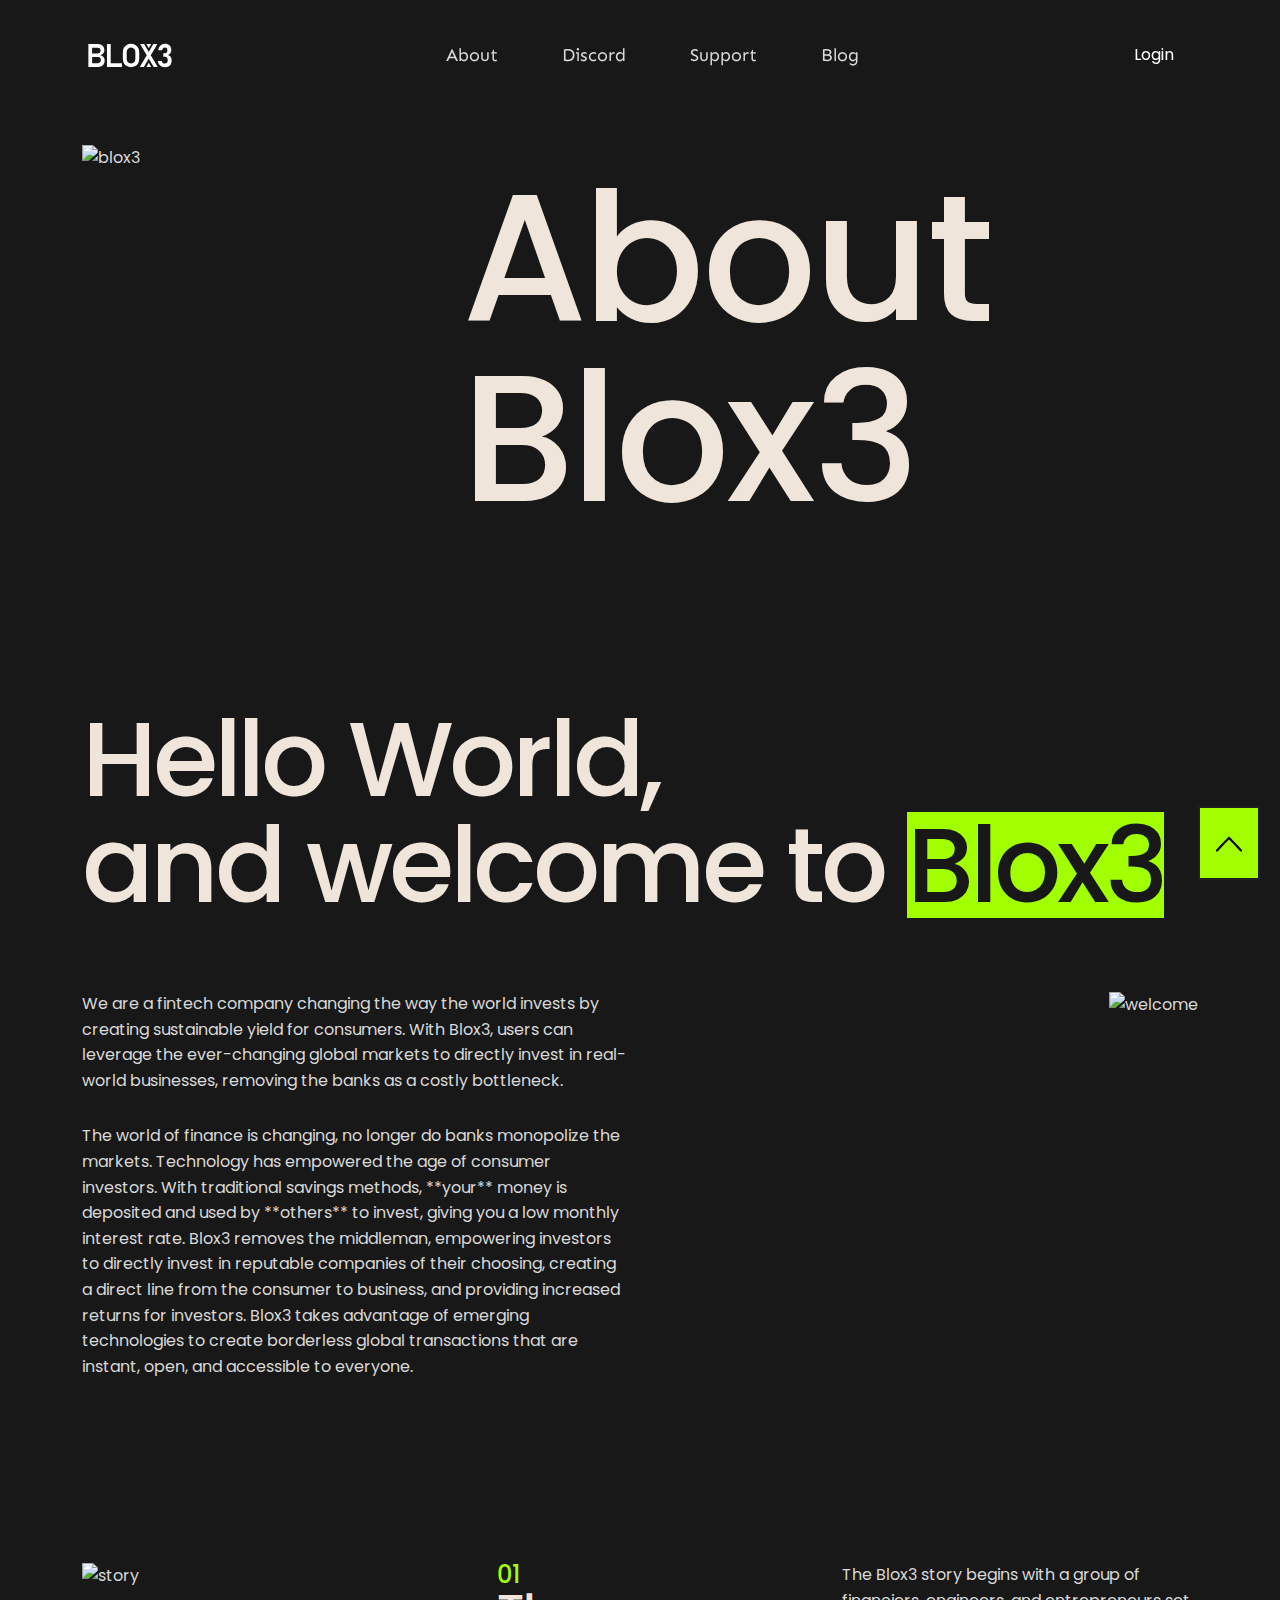
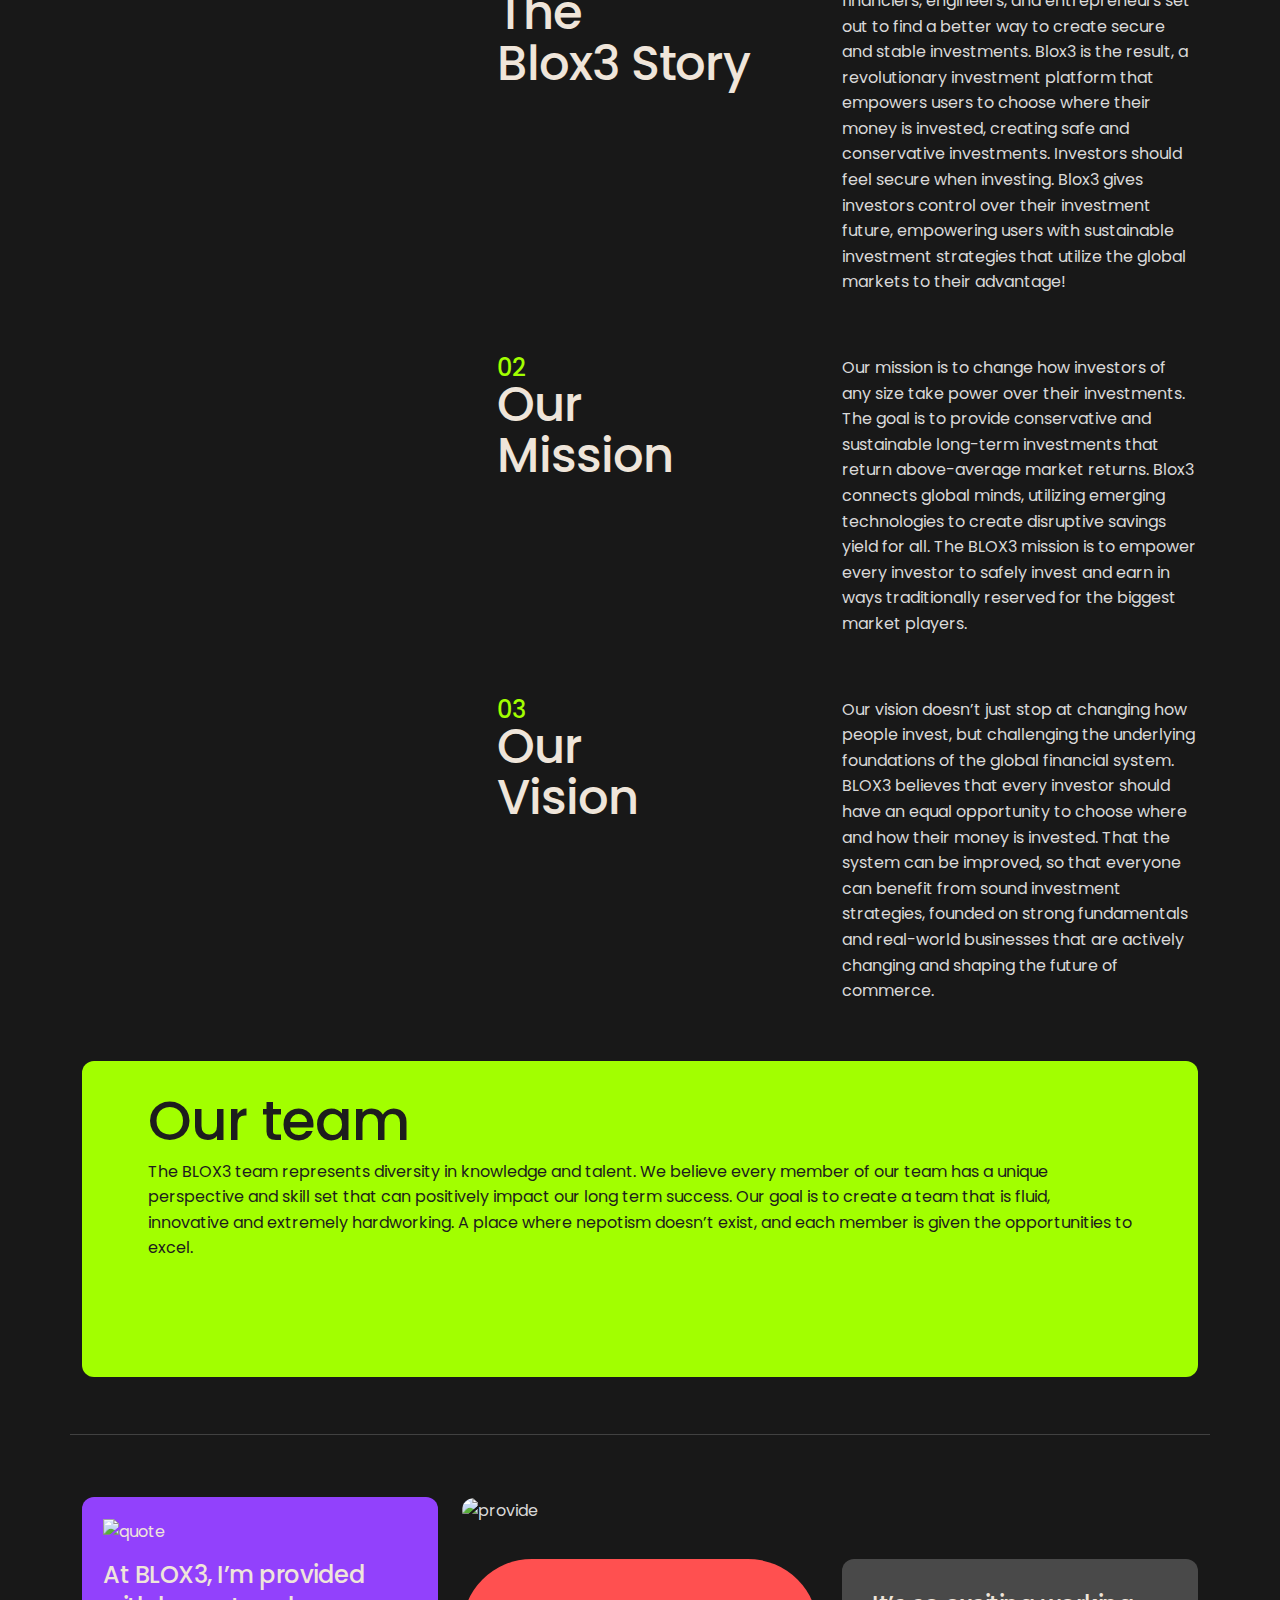
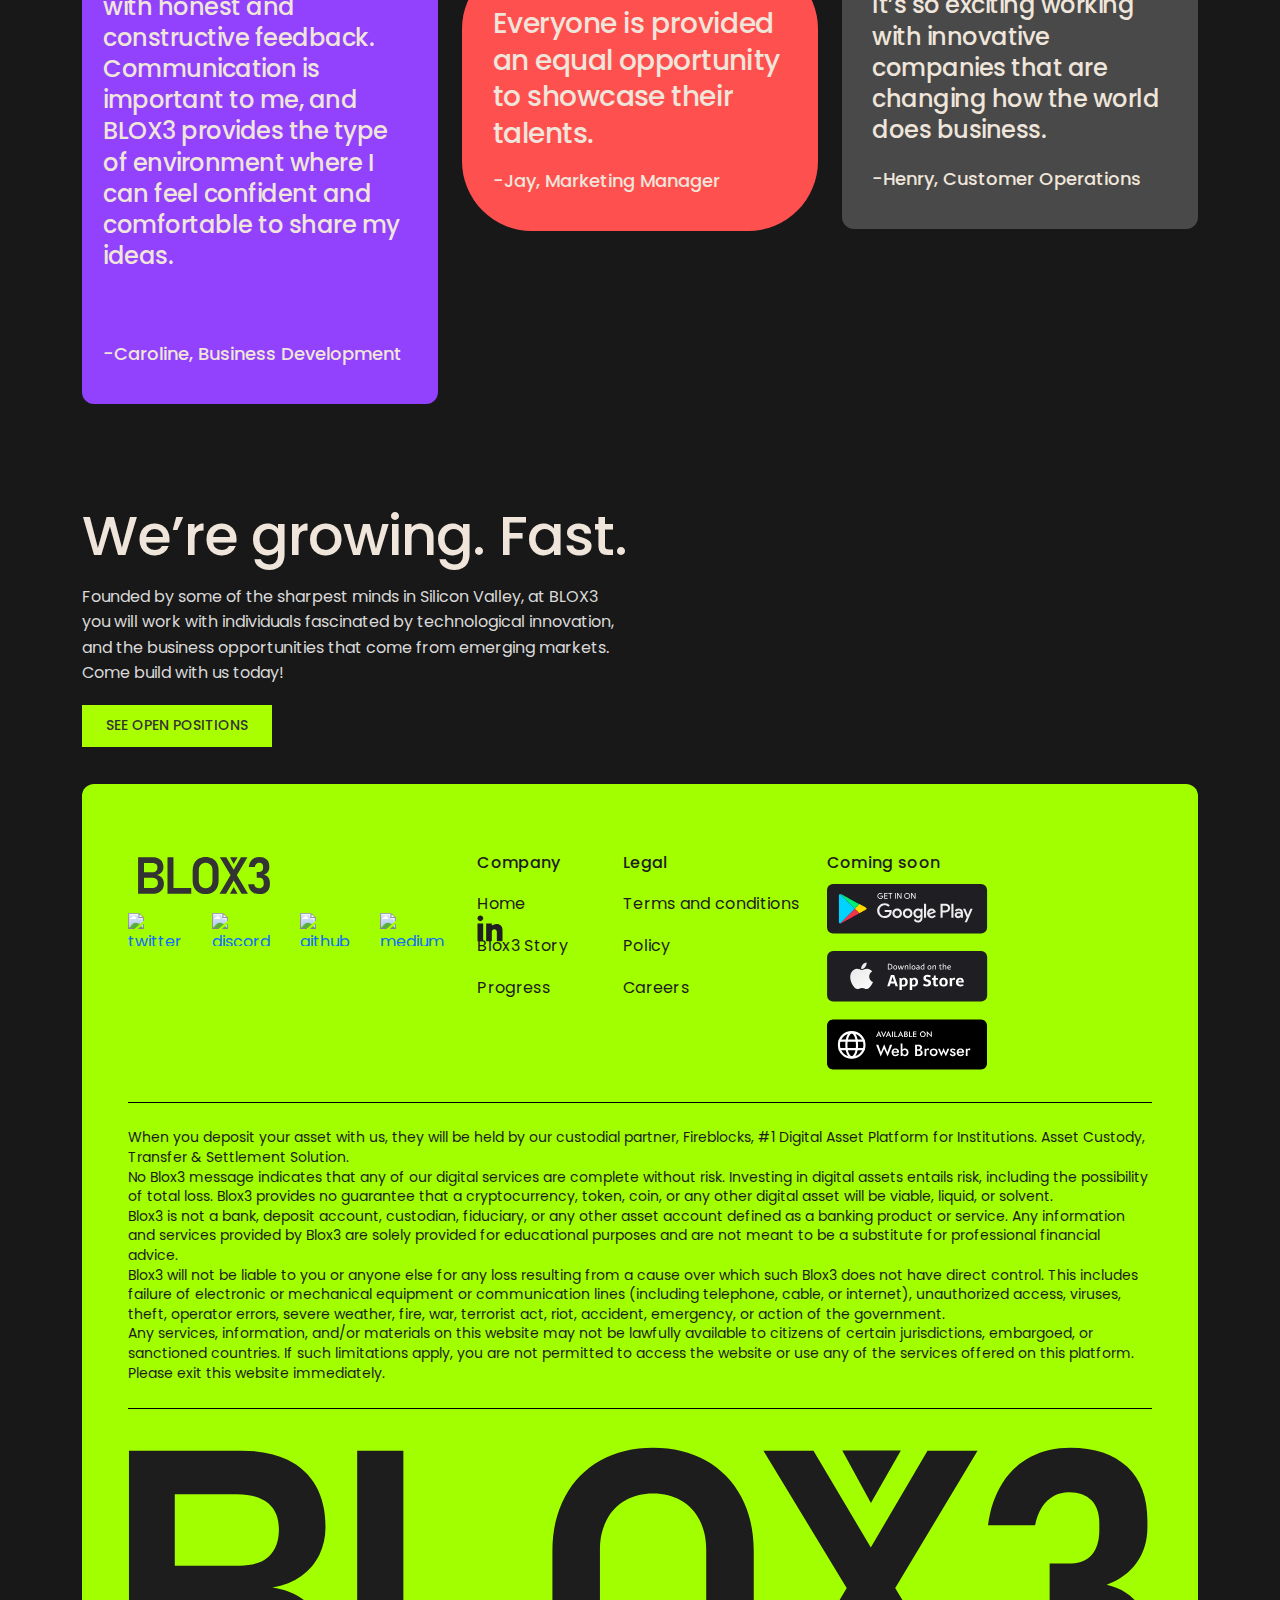
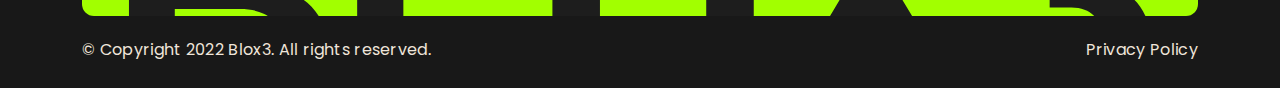
==== about.html @ f6883f17 "add page contact and page about" ====
<!doctype html>
<html lang="en">

    <head>
        <!-- Google tag (gtag.js) -->
        <script async src="https://www.googletagmanager.com/gtag/js?id=G-S6V3R4RLGJ"></script>
        <script>
            window.dataLayer = window.dataLayer || [];
            function gtag() { dataLayer.push(arguments); }
            gtag('js', new Date());
            gtag('config', 'G-S6V3R4RLGJ');
        </script>
        <meta name="viewport" content="width=device-width, initial-scale=1">
        <meta charset="utf-8" />
        <title>Blox3</title>
        <link rel="icon" href="favicon.ico" />
        <!-- Search Engine -->
        <meta name="description"
            content="Blox3 provides attractive & sustainable yield by removing the bank as a costly cross border bottleneck, providing capital directly to real world businesses." />
        <meta name="image" content="https://blox3.vercel.app/opengraph.png" />
        <!-- Schema.org for Google -->
        <meta itemprop="name" content="Blox3" />
        <meta itemprop="description"
            content="Blox3 provides attractive & sustainable yield by removing the bank as a costly cross border bottleneck, providing capital directly to real world businesses." />
        <meta itemprop="image" content="https://blox3.vercel.app/opengraph.png" />
        <meta name="og:title" content="Blox3" />
        <meta name="og:description"
            content="Blox3 provides attractive & sustainable yield by removing the bank as a costly cross border bottleneck, providing capital directly to real world businesses." />
        <meta name="og:image" content="https://blox3.vercel.app/opengraph.png" />
        <meta name="og:url" content="https://blox3.vercel.app" />
        <meta name="og:site_name" content="Blox3" />
        <meta name="og:locale" content="en_US" />
        <meta name="fb:app_id" content="401785937034606" />
        <meta name="og:type" content="website" />
        <meta name="twitter:site" content="@blox3">
        <meta name="twitter:card" content="summary_large_image">
        <meta name="twitter:title" content="Blox3">
        <meta name="twitter:description"
            content="Blox3 provides attractive & sustainable yield by removing the bank as a costly cross border bottleneck, providing capital directly to real world businesses.">
        <meta name="twitter:image" content="https://blox3.vercel.app/opengraph.png">
        <link href="https://fonts.googleapis.com/css2?family=Sen:wght@400;700&display=swap" rel="stylesheet">
        <link rel="stylesheet" href="https://fonts.googleapis.com/css?family=Lato&display=swap" />
        <link
            href="https://fonts.googleapis.com/css2?family=Bitter:ital,wght@0,400;0,500;0,600;0,700;0,800;0,900;1,400;1,500;1,700;1,900&display=swap"
            rel="stylesheet">
        <link
            href="https://fonts.googleapis.com/css2?family=Roboto:ital,wght@0,400;0,500;0,700;1,400;1,500;1,700&display=swap"
            rel="stylesheet">
        <link href="https://fonts.googleapis.com/css2?family=Poppins:wght@400;500;700&display=swap" rel="stylesheet">
        <link rel="stylesheet" href="https://cdn.jsdelivr.net/npm/bootstrap@5.2.1/dist/css/bootstrap.min.css" />
        <link rel="stylesheet" href="assets/plugins/aos/aos.css" />
        <link rel="stylesheet" href="assets/css/animate.min.css" />
        <link rel="stylesheet" href="assets/css/slick.css" />
        <link rel="stylesheet" href="assets/css/style.css?v=2" />
    </head>

    <body class="overflow-hidden about-page">
        <header>
            <nav class="bx-navbar navbar navbar-expand-lg bg-light">
                <div class="container">
                    <a class="navbar-brand" href="index.html">
                        <img src="assets/images/logo.svg" alt="Blox3" />
                    </a>
                    <button class="navbar-toggler" type="button" data-bs-toggle="collapse"
                        data-bs-target="#navbarSupportedContent" aria-controls="navbarSupportedContent"
                        aria-expanded="false" aria-label="Toggle navigation">
                        <span class="navbar-toggler-icon"></span>
                    </button>
                    <div class="collapse navbar-collapse" id="navbarSupportedContent">
                        <ul class="navbar-nav mx-auto mb-lg-0">
                            <li class="d-block d-md-none">
                                <a class="navbar-brand" href="index.html">
                                    <img src="assets/images/logo.svg" alt="Blox3" />
                                </a>
                            </li>

                            <!-- <li class="d-block d-md-none"><button type="button" class="button btn-sign-up" data-bs-toggle="modal" data-bs-target="#SignUpModal">Join the Waitlist</button></li> -->
                            <li class="d-block d-md-none"><button type="button" class="button btn-sign-up"
                                    data-bs-toggle="modal" data-bs-target="#SignUpModal">Login</button></li>
                            <li class="nav-item">
                                <a class="nav-link"
                                    href="https://blox3.notion.site/blox3/About-Us-524991e703df4c4db0785e68744c24d8"
                                    target="_blank">About</a>
                            </li>
                            <li class="nav-item">
                                <a class="nav-link" href="https://discord.gg/4zUvcdK7DZ" target="_blank">Discord</a>
                            </li>
                            <li class="nav-item">
                                <a class="nav-link"
                                    href="https://blox3.notion.site/SUPPORT-e5d9ff07b69e430fb95e6f65994a4790"
                                    target="_blank">Support</a>
                            </li>
                            <li class="nav-item">
                                <a class="nav-link" href="https://medium.com/@blox3" target="_blank">Blog</a>
                            </li>
                        </ul>
                    </div>
                    <!-- <button type="button" class="button btn-sign-up d-none d-md-block" data-bs-toggle="modal" data-bs-target="#SignUpModal">Join the Waitlist</button> -->
                    <button type="button" class="button btn-sign-up d-none d-md-block" data-bs-toggle="modal"
                        data-bs-target="#SignUpModal">Login</button>
                </div>
            </nav>
        </header>
        <!-- end header -->
        <main>
            <div class="bx-banner">
                <div class="container">
                    <div class="row justify-content-between">
                        <div class="col-md-4 bx-banner-image">
                            <img src="assets/images/about-blox3.svg" alt="blox3" width="409" height="500" />
                        </div>
                        <div class="col-md-8">
                            <h1 class="bx-banner-heading">About <br class="d-none d-md-block">Blox3</h1>
                        </div>
                    </div>
                </div>
            </div>
            <section>
                <div class="welcome">
                    <div class="container">
                        <div class="bx-title">Hello World,<br>and welcome to <span class="bg-green">Blox3</span></div>
                        <div class="row">
                            <div class="col-md-6">
                                <p>We are a fintech company changing the way the world invests by creating sustainable
                                    yield for consumers. With Blox3,
                                    users can leverage the ever-changing global markets to directly invest in real-world
                                    businesses, removing the banks as a
                                    costly bottleneck.</p>
                                <p>The world of finance is changing, no longer do banks monopolize the markets.
                                    Technology has empowered the age of
                                    consumer investors. With traditional savings methods, **your** money is deposited
                                    and used by **others** to invest,
                                    giving you a low monthly interest rate. Blox3 removes the middleman, empowering
                                    investors to directly invest in
                                    reputable companies of their choosing, creating a direct line from the consumer to
                                    business, and providing increased
                                    returns for investors. Blox3 takes advantage of emerging technologies to create
                                    borderless global transactions that are
                                    instant, open, and accessible to everyone.</p>
                            </div>
                            <div class="col-md-6 photo">
                                <img src="assets/images/welcome.png"
                                    srcset="assets/images/welcome.png 1x, assets/images/welcome@2x.png 2x, assets/images/welcome@3x.png 3x"
                                    alt="welcome" width="603" height="662">
                            </div>
                        </div>
                    </div>
                </div>
                <div class="story">
                    <div class="container">
                        <div class="row">
                            <div class="col-lg-4 photo">

                                <picture>
                                    <source media="(max-width:991px)"
                                        srcset="assets/images/story-sp.jpg 1x, assets/images/story-sp@2x.jpg 2x, assets/images/story-sp@3x.jpg 3x">
                                    <img src="assets/images/story.jpg"
                                        srcset="assets/images/story.jpg 1x, assets/images/story@2x.jpg 2x, assets/images/story@3x.jpg 3x"
                                        alt="story" width="407" height="1025">
                                </picture>
                            </div>
                            <div class="col-lg-8">
                                <div class="item row justify-content-between">
                                    <div class="col-md-5">
                                        <dl>
                                            <dt>01</dt>
                                            <dd>The<br>
                                                Blox3 Story</dd>
                                        </dl>
                                    </div>
                                    <div class="col-md-6">
                                        <p>The Blox3 story begins with a group of financiers, engineers, and
                                            entrepreneurs
                                            set out to find a better way to create
                                            secure and stable investments. Blox3 is the result, a revolutionary
                                            investment
                                            platform that empowers users to choose
                                            where their money is invested, creating safe and conservative investments.
                                            Investors should feel secure when investing.
                                            Blox3 gives investors control over their investment future, empowering users
                                            with sustainable investment strategies that
                                            utilize the global markets to their advantage!</p>
                                    </div>
                                </div>
                                <div class="item row justify-content-between">
                                    <div class="col-md-5">
                                        <dl>
                                            <dt>02</dt>
                                            <dd>Our <br>Mission</dd>
                                        </dl>
                                    </div>
                                    <div class="col-md-6">
                                        <p>Our mission is to change how investors of any size take power over their
                                            investments. The goal is to provide
                                            conservative and sustainable long-term investments that return above-average
                                            market returns. Blox3 connects global
                                            minds, utilizing emerging technologies to create disruptive savings yield
                                            for all. The BLOX3 mission is to empower every
                                            investor to safely invest and earn in ways traditionally reserved for the
                                            biggest market players.</p>
                                    </div>
                                </div>
                                <div class="item row justify-content-between">
                                    <div class="col-md-5">
                                        <dl>
                                            <dt>03</dt>
                                            <dd>Our<br>
                                                Vision</dd>
                                        </dl>
                                    </div>
                                    <div class="col-md-6">
                                        <p>Our vision doesn’t just stop at changing how people invest, but challenging
                                            the underlying foundations of the global
                                            financial system. BLOX3 believes that every investor should have an equal
                                            opportunity to choose where and how their
                                            money is invested. That the system can be improved, so that everyone can
                                            benefit from sound investment strategies,
                                            founded on strong fundamentals and real-world businesses that are actively
                                            changing and shaping the future of commerce.</p>
                                    </div>
                                </div>
                            </div>
                        </div>
                    </div>
                </div>
                <div class="our-team">
                    <div class="container">
                        <div class="our-team-heading">
                            <div class="bx-title">Our team</div>
                            <p>The BLOX3 team represents diversity in knowledge and talent. We believe every member of
                                our team has a unique
                                perspective and skill set that can positively impact our long term success. Our goal is
                                to create a team that is fluid,
                                innovative and extremely hardworking. A place where nepotism doesn’t exist, and each
                                member is given the opportunities
                                to excel.</p>
                        </div>
                        <!-- <div class="row">
                            <div class="col-lg-4 col-md-6">
                                <div class="box">
                                    <div class="avatar">
                                        <img src="./assets/images/our-team-avatar1.jpg" alt="avatar">
                                    </div>
                                    <h4>Stephen Strange</h4>
                                    <div class="d-flex justify-content-between">
                                        <h5>CEO & Founder</h5>
                                        <ul class="social d-flex">
                                            <li>
                                                <a href="https://github.com/blox3" target="_blank"><svg width="32"
                                                        height="32" viewBox="0 0 32 32" fill="none"
                                                        xmlns="http://www.w3.org/2000/svg">
                                                        <g clip-path="url(#clip0_308_127)">
                                                            <path
                                                                d="M16 1.33327C12.1513 1.29416 8.44454 2.78475 5.69435 5.47744C2.94416 8.17013 1.37559 11.8446 1.33337 15.6933C1.3482 18.7348 2.32663 21.6934 4.12812 24.1441C5.92962 26.5948 8.46147 28.4115 11.36 29.3333C12.0934 29.4666 12.36 29.0266 12.36 28.6399V26.1999C8.28004 27.0666 7.41337 24.2799 7.41337 24.2799C7.14177 23.4051 6.56435 22.6573 5.78671 22.1733C4.45337 21.2933 5.89337 21.3066 5.89337 21.3066C6.35424 21.3682 6.79518 21.5334 7.18312 21.7897C7.57106 22.046 7.89593 22.3868 8.13337 22.7866C8.54715 23.5041 9.22609 24.0305 10.0241 24.2524C10.822 24.4743 11.6752 24.3741 12.4 23.9733C12.4746 23.2431 12.8052 22.5629 13.3334 22.0533C10.08 21.6933 6.66671 20.4666 6.66671 14.9599C6.63761 13.5235 7.16836 12.1321 8.14671 11.0799C7.70114 9.8467 7.75376 8.48835 8.29337 7.29327C8.29337 7.29327 9.53337 6.9066 12.2934 8.75994C14.6959 8.11972 17.2242 8.11972 19.6267 8.75994C22.4267 6.9066 23.6267 7.29327 23.6267 7.29327C24.1663 8.48835 24.2189 9.8467 23.7734 11.0799C24.7744 12.1128 25.334 13.4949 25.3334 14.9333C25.3334 20.4533 21.8934 21.6666 18.6667 22.0266C19.02 22.3696 19.2929 22.7867 19.4658 23.2478C19.6387 23.7088 19.7073 24.2025 19.6667 24.6933V28.6266C19.6667 29.0933 19.9334 29.4666 20.6667 29.3199C23.5571 28.3925 26.0804 26.5754 27.8763 24.1281C29.6722 21.6809 30.6488 18.7287 30.6667 15.6933C30.6245 11.8446 29.0559 8.17013 26.3057 5.47744C23.5555 2.78475 19.8488 1.29416 16 1.33327Z"
                                                                fill="#EFE5DA" />
                                                        </g>
                                                        <defs>
                                                            <clipPath id="clip0_308_127">
                                                                <rect width="32" height="32" fill="white" />
                                                            </clipPath>
                                                        </defs>
                                                    </svg>
                                                </a>
                                            </li>
                                            <li>
                                                <a href="#" target="_blank"><svg width="32" height="32"
                                                        viewBox="0 0 32 32" fill="none"
                                                        xmlns="http://www.w3.org/2000/svg">
                                                        <path
                                                            d="M6.33333 2.5C4.76853 2.5 3.5 3.76853 3.5 5.33333C3.5 6.89814 4.76853 8.16667 6.33333 8.16667C7.89814 8.16667 9.16667 6.89814 9.16667 5.33333C9.16667 3.76853 7.89814 2.5 6.33333 2.5Z"
                                                            fill="#EFE5DA" />
                                                        <path
                                                            d="M3.66667 10.5C3.57462 10.5 3.5 10.5746 3.5 10.6667V28C3.5 28.092 3.57462 28.1667 3.66667 28.1667H9C9.09205 28.1667 9.16667 28.092 9.16667 28V10.6667C9.16667 10.5746 9.09205 10.5 9 10.5H3.66667Z"
                                                            fill="#EFE5DA" />
                                                        <path
                                                            d="M12.3333 10.5C12.2413 10.5 12.1667 10.5746 12.1667 10.6667V28C12.1667 28.092 12.2413 28.1667 12.3333 28.1667H17.6667C17.7587 28.1667 17.8333 28.092 17.8333 28V18.6667C17.8333 18.0036 18.0967 17.3677 18.5656 16.8989C19.0344 16.4301 19.6703 16.1667 20.3333 16.1667C20.9964 16.1667 21.6323 16.4301 22.1011 16.8989C22.5699 17.3677 22.8333 18.0036 22.8333 18.6667V28C22.8333 28.092 22.908 28.1667 23 28.1667H28.3333C28.4254 28.1667 28.5 28.092 28.5 28V16.507C28.5 13.2713 25.6859 10.74 22.4665 11.0327C21.4736 11.1229 20.4919 11.3697 19.5753 11.7626L17.8333 12.5091V10.6667C17.8333 10.5746 17.7587 10.5 17.6667 10.5H12.3333Z"
                                                            fill="#EFE5DA" />
                                                    </svg>

                                                </a>
                                            </li>
                                        </ul>
                                    </div>
                                    <p>Lorem Ipsum is simply dummy text of the printing and typesetting industry. Lorem
                                        Ipsum has been the industry's standard
                                        dummy text ever since the 1500s, when an unknown printer took a galley of type
                                        and scrambled it to make a type specimen
                                        book.</p>
                                </div>
                            </div>
                            <div class="col-lg-4 col-md-6">
                                <div class="box">
                                    <div class="avatar">
                                        <img src="./assets/images/our-team-avatar1.jpg" alt="avatar">
                                    </div>
                                    <h4>Stephen Strange</h4>
                                    <div class="d-flex justify-content-between">
                                        <h5>CEO & Founder</h5>
                                        <ul class="social d-flex">
                                            <li>
                                                <a href="https://github.com/blox3" target="_blank"><svg width="32"
                                                        height="32" viewBox="0 0 32 32" fill="none"
                                                        xmlns="http://www.w3.org/2000/svg">
                                                        <g clip-path="url(#clip0_308_127)">
                                                            <path
                                                                d="M16 1.33327C12.1513 1.29416 8.44454 2.78475 5.69435 5.47744C2.94416 8.17013 1.37559 11.8446 1.33337 15.6933C1.3482 18.7348 2.32663 21.6934 4.12812 24.1441C5.92962 26.5948 8.46147 28.4115 11.36 29.3333C12.0934 29.4666 12.36 29.0266 12.36 28.6399V26.1999C8.28004 27.0666 7.41337 24.2799 7.41337 24.2799C7.14177 23.4051 6.56435 22.6573 5.78671 22.1733C4.45337 21.2933 5.89337 21.3066 5.89337 21.3066C6.35424 21.3682 6.79518 21.5334 7.18312 21.7897C7.57106 22.046 7.89593 22.3868 8.13337 22.7866C8.54715 23.5041 9.22609 24.0305 10.0241 24.2524C10.822 24.4743 11.6752 24.3741 12.4 23.9733C12.4746 23.2431 12.8052 22.5629 13.3334 22.0533C10.08 21.6933 6.66671 20.4666 6.66671 14.9599C6.63761 13.5235 7.16836 12.1321 8.14671 11.0799C7.70114 9.8467 7.75376 8.48835 8.29337 7.29327C8.29337 7.29327 9.53337 6.9066 12.2934 8.75994C14.6959 8.11972 17.2242 8.11972 19.6267 8.75994C22.4267 6.9066 23.6267 7.29327 23.6267 7.29327C24.1663 8.48835 24.2189 9.8467 23.7734 11.0799C24.7744 12.1128 25.334 13.4949 25.3334 14.9333C25.3334 20.4533 21.8934 21.6666 18.6667 22.0266C19.02 22.3696 19.2929 22.7867 19.4658 23.2478C19.6387 23.7088 19.7073 24.2025 19.6667 24.6933V28.6266C19.6667 29.0933 19.9334 29.4666 20.6667 29.3199C23.5571 28.3925 26.0804 26.5754 27.8763 24.1281C29.6722 21.6809 30.6488 18.7287 30.6667 15.6933C30.6245 11.8446 29.0559 8.17013 26.3057 5.47744C23.5555 2.78475 19.8488 1.29416 16 1.33327Z"
                                                                fill="#EFE5DA" />
                                                        </g>
                                                        <defs>
                                                            <clipPath id="clip0_308_127">
                                                                <rect width="32" height="32" fill="white" />
                                                            </clipPath>
                                                        </defs>
                                                    </svg>
                                                </a>
                                            </li>
                                            <li>
                                                <a href="#" target="_blank"><svg width="32" height="32"
                                                        viewBox="0 0 32 32" fill="none"
                                                        xmlns="http://www.w3.org/2000/svg">
                                                        <path
                                                            d="M6.33333 2.5C4.76853 2.5 3.5 3.76853 3.5 5.33333C3.5 6.89814 4.76853 8.16667 6.33333 8.16667C7.89814 8.16667 9.16667 6.89814 9.16667 5.33333C9.16667 3.76853 7.89814 2.5 6.33333 2.5Z"
                                                            fill="#EFE5DA" />
                                                        <path
                                                            d="M3.66667 10.5C3.57462 10.5 3.5 10.5746 3.5 10.6667V28C3.5 28.092 3.57462 28.1667 3.66667 28.1667H9C9.09205 28.1667 9.16667 28.092 9.16667 28V10.6667C9.16667 10.5746 9.09205 10.5 9 10.5H3.66667Z"
                                                            fill="#EFE5DA" />
                                                        <path
                                                            d="M12.3333 10.5C12.2413 10.5 12.1667 10.5746 12.1667 10.6667V28C12.1667 28.092 12.2413 28.1667 12.3333 28.1667H17.6667C17.7587 28.1667 17.8333 28.092 17.8333 28V18.6667C17.8333 18.0036 18.0967 17.3677 18.5656 16.8989C19.0344 16.4301 19.6703 16.1667 20.3333 16.1667C20.9964 16.1667 21.6323 16.4301 22.1011 16.8989C22.5699 17.3677 22.8333 18.0036 22.8333 18.6667V28C22.8333 28.092 22.908 28.1667 23 28.1667H28.3333C28.4254 28.1667 28.5 28.092 28.5 28V16.507C28.5 13.2713 25.6859 10.74 22.4665 11.0327C21.4736 11.1229 20.4919 11.3697 19.5753 11.7626L17.8333 12.5091V10.6667C17.8333 10.5746 17.7587 10.5 17.6667 10.5H12.3333Z"
                                                            fill="#EFE5DA" />
                                                    </svg>

                                                </a>
                                            </li>
                                        </ul>
                                    </div>
                                    <p>Lorem Ipsum is simply dummy text of the printing and typesetting industry. Lorem
                                        Ipsum has been the industry's standard
                                        dummy text ever since the 1500s, when an unknown printer took a galley of type
                                        and scrambled it to make a type specimen
                                        book.</p>
                                </div>
                            </div>
                            <div class="col-lg-4 col-md-6">
                                <div class="box">
                                    <div class="avatar">
                                        <img src="./assets/images/our-team-avatar1.jpg" alt="avatar">
                                    </div>
                                    <h4>Stephen Strange</h4>
                                    <div class="d-flex justify-content-between">
                                        <h5>CEO & Founder</h5>
                                        <ul class="social d-flex">
                                            <li>
                                                <a href="https://github.com/blox3" target="_blank"><svg width="32"
                                                        height="32" viewBox="0 0 32 32" fill="none"
                                                        xmlns="http://www.w3.org/2000/svg">
                                                        <g clip-path="url(#clip0_308_127)">
                                                            <path
                                                                d="M16 1.33327C12.1513 1.29416 8.44454 2.78475 5.69435 5.47744C2.94416 8.17013 1.37559 11.8446 1.33337 15.6933C1.3482 18.7348 2.32663 21.6934 4.12812 24.1441C5.92962 26.5948 8.46147 28.4115 11.36 29.3333C12.0934 29.4666 12.36 29.0266 12.36 28.6399V26.1999C8.28004 27.0666 7.41337 24.2799 7.41337 24.2799C7.14177 23.4051 6.56435 22.6573 5.78671 22.1733C4.45337 21.2933 5.89337 21.3066 5.89337 21.3066C6.35424 21.3682 6.79518 21.5334 7.18312 21.7897C7.57106 22.046 7.89593 22.3868 8.13337 22.7866C8.54715 23.5041 9.22609 24.0305 10.0241 24.2524C10.822 24.4743 11.6752 24.3741 12.4 23.9733C12.4746 23.2431 12.8052 22.5629 13.3334 22.0533C10.08 21.6933 6.66671 20.4666 6.66671 14.9599C6.63761 13.5235 7.16836 12.1321 8.14671 11.0799C7.70114 9.8467 7.75376 8.48835 8.29337 7.29327C8.29337 7.29327 9.53337 6.9066 12.2934 8.75994C14.6959 8.11972 17.2242 8.11972 19.6267 8.75994C22.4267 6.9066 23.6267 7.29327 23.6267 7.29327C24.1663 8.48835 24.2189 9.8467 23.7734 11.0799C24.7744 12.1128 25.334 13.4949 25.3334 14.9333C25.3334 20.4533 21.8934 21.6666 18.6667 22.0266C19.02 22.3696 19.2929 22.7867 19.4658 23.2478C19.6387 23.7088 19.7073 24.2025 19.6667 24.6933V28.6266C19.6667 29.0933 19.9334 29.4666 20.6667 29.3199C23.5571 28.3925 26.0804 26.5754 27.8763 24.1281C29.6722 21.6809 30.6488 18.7287 30.6667 15.6933C30.6245 11.8446 29.0559 8.17013 26.3057 5.47744C23.5555 2.78475 19.8488 1.29416 16 1.33327Z"
                                                                fill="#EFE5DA" />
                                                        </g>
                                                        <defs>
                                                            <clipPath id="clip0_308_127">
                                                                <rect width="32" height="32" fill="white" />
                                                            </clipPath>
                                                        </defs>
                                                    </svg>
                                                </a>
                                            </li>
                                            <li>
                                                <a href="#" target="_blank"><svg width="32" height="32"
                                                        viewBox="0 0 32 32" fill="none"
                                                        xmlns="http://www.w3.org/2000/svg">
                                                        <path
                                                            d="M6.33333 2.5C4.76853 2.5 3.5 3.76853 3.5 5.33333C3.5 6.89814 4.76853 8.16667 6.33333 8.16667C7.89814 8.16667 9.16667 6.89814 9.16667 5.33333C9.16667 3.76853 7.89814 2.5 6.33333 2.5Z"
                                                            fill="#EFE5DA" />
                                                        <path
                                                            d="M3.66667 10.5C3.57462 10.5 3.5 10.5746 3.5 10.6667V28C3.5 28.092 3.57462 28.1667 3.66667 28.1667H9C9.09205 28.1667 9.16667 28.092 9.16667 28V10.6667C9.16667 10.5746 9.09205 10.5 9 10.5H3.66667Z"
                                                            fill="#EFE5DA" />
                                                        <path
                                                            d="M12.3333 10.5C12.2413 10.5 12.1667 10.5746 12.1667 10.6667V28C12.1667 28.092 12.2413 28.1667 12.3333 28.1667H17.6667C17.7587 28.1667 17.8333 28.092 17.8333 28V18.6667C17.8333 18.0036 18.0967 17.3677 18.5656 16.8989C19.0344 16.4301 19.6703 16.1667 20.3333 16.1667C20.9964 16.1667 21.6323 16.4301 22.1011 16.8989C22.5699 17.3677 22.8333 18.0036 22.8333 18.6667V28C22.8333 28.092 22.908 28.1667 23 28.1667H28.3333C28.4254 28.1667 28.5 28.092 28.5 28V16.507C28.5 13.2713 25.6859 10.74 22.4665 11.0327C21.4736 11.1229 20.4919 11.3697 19.5753 11.7626L17.8333 12.5091V10.6667C17.8333 10.5746 17.7587 10.5 17.6667 10.5H12.3333Z"
                                                            fill="#EFE5DA" />
                                                    </svg>

                                                </a>
                                            </li>
                                        </ul>
                                    </div>
                                    <p>Lorem Ipsum is simply dummy text of the printing and typesetting industry. Lorem
                                        Ipsum has been the industry's standard
                                        dummy text ever since the 1500s, when an unknown printer took a galley of type
                                        and scrambled it to make a type specimen
                                        book.</p>
                                </div>
                            </div>
                        </div> -->
                    </div>
                </div>
                <div class="provide">
                    <div class="container">
                        <div class="row">
                            <div class="col-lg-4">
                                <div class="box-purple">
                                    <div class="quote">
                                        <img src="./assets/images/quote-up.svg" alt="quote">
                                    </div>
                                    <h4>At BLOX3, I’m provided with honest and constructive feedback. Communication is
                                        important to me, and BLOX3 provides the
                                        type of environment where I can feel confident and comfortable to share my
                                        ideas.</h4>
                                    <div class="position">-Caroline, Business Development</div>
                                </div>
                            </div>
                            <div class="col-lg-8">
                                <div class="photo">
                                    <img src="assets/images/provide-img.jpg"
                                        srcset="assets/images/provide-img.jpg 1x, assets/images/provide-img@2x.jpg 2x, assets/images/provide-img@3x.jpg 3x"
                                        alt="provide" width="844" height="244">
                                </div>
                                <div class="row">
                                    <div class="col-md-6">
                                        <div class="box-red">
                                            <h4>Everyone is provided an equal opportunity to showcase their talents.
                                            </h4>
                                            <div class="position">-Jay, Marketing Manager</div>
                                        </div>
                                    </div>
                                    <div class="col-md-6">
                                        <div class="box-gray">
                                            <h4>It’s so exciting working with innovative companies that are changing how
                                                the world does business.</h4>
                                            <div class="position">-Henry, Customer Operations</div>
                                        </div>
                                    </div>
                                </div>
                            </div>
                        </div>
                    </div>
                </div>
                <div class="growing">
                    <div class="container">
                        <div class="row">
                            <div class="col-md-6">
                                <div class="bx-title">
                                    We’re growing. Fast.
                                </div>
                                <p>Founded by some of the sharpest minds in Silicon Valley, at BLOX3 you will work with
                                    individuals fascinated by
                                    technological innovation, and the business opportunities that come from emerging
                                    markets. Come build with us today!</p>
                                <div>
                                    <button type="button" name="SeeOpenPositions" class="btn btn-cus">
                                        <span>See open positions</span>
                                    </button>
                                </div>
                            </div>
                            <div class="col-md-6 photo">
                                <img src="./assets/images/growing-img.jpg" alt="">
                            </div>
                        </div>
                    </div>
                </div>
            </section>
            <footer class="bx-footer">
                <div class="container">
                    <div class="bg-green">
                        <div class="row">
                            <div class="col-lg-4">
                                <a class="bx-footer-logo" href="index.html">
                                    <img src="assets/images/logo-black.svg" alt="Blox3" />
                                </a>
                                <div class="bx-socials">
                                    <a href="https://twitter.com/blox3hq" target="_blank">
                                        <img src="assets/images/icon/twitter.svg" alt="twitter" />
                                    </a>
                                    <a href="https://discord.gg/4zUvcdK7DZ" target="_blank">
                                        <img src="assets/images/icon/discord.svg" alt="discord" />
                                    </a>
                                    <a href="https://github.com/blox3" target="_blank">
                                        <img src="assets/images/icon/github.svg" alt="github" />
                                    </a>
                                    <a href="https://blox3.medium.com/" target="_blank">
                                        <img src="assets/images/icon/medium.svg" alt="medium" />
                                    </a>
                                    <a href="https://www.linkedin.com/company/blox3/" target="_blank">
                                        <img src="assets/images/icon/linkedin.svg" alt="linkedin" />
                                    </a>
                                </div>
                            </div>
                            <div class="col-lg-4 col-md-7 col-12">
                                <div class="row">
                                    <div class="col-5">
                                        <div class="bx-footer-title">Company</div>
                                        <ul class="nav">
                                            <li><a href="index.html">Home</a></li>
                                            <li><a href="https://blox3.notion.site/BLOX3-All-In-One-524991e703df4c4db0785e68744c24d8"
                                                    target="_blank">Blox3 Story</a></li>
                                            <li><a href="https://blox3.notion.site/BLOX3-All-In-One-524991e703df4c4db0785e68744c24d8"
                                                    target="_blank">Progress</a></li>
                                        </ul>
                                    </div>
                                    <div class="col-7">
                                        <div class="bx-footer-title">Legal</div>
                                        <ul class="nav">
                                            <li><a href="https://blox3.notion.site/TERMS-CONDITIONS-b17bd087cef44d36a6345a4b130bfcd6"
                                                    target="_blank">Terms and conditions</a></li>
                                            <li><a href="https://blox3.notion.site/TERMS-CONDITIONS-b17bd087cef44d36a6345a4b130bfcd6"
                                                    target="_blank">Policy</a></li>
                                            <li><a href="https://blox3.notion.site/CAREERS-afabad3f36454d3bb54db21e27d8d322"
                                                    target="_blank">Careers</a></li>
                                        </ul>
                                    </div>
                                </div>
                            </div>

                            <div class="col-lg-4">
                                <div class="bx-footer-title mt-ex">Coming soon</div>
                                <ul class="app d-flex">
                                    <li><a href="coming-soon.html"><img src="assets/images/google-play.svg"
                                                alt="google play" /></a>
                                    </li>
                                    <li><a href="coming-soon.html"><img src="assets/images/app-store.svg"
                                                alt="app store" /></a></li>
                                    <li><a href="coming-soon.html"><img src="assets/images/web-browser.svg"
                                                alt="web browser" /></a>
                                    </li>
                                </ul>
                                <!-- <div class="trust">
                            <span class="icon"><img src="assets/images/star.svg" alt="star" /></span>
                            <span class="bx-footer-title-mini">Trustpilot</span>
                        </div>
                        <div class="excellent">
                            <div class="bx-footer-title-mini">Excellent</div>
                            <ul class="star d-flex">
                                <li><img src="assets/images/star1.svg" alt="star" /></li>
                                <li><img src="assets/images/star1.svg" alt="star" /></li>
                                <li><img src="assets/images/star1.svg" alt="star" /></li>
                                <li><img src="assets/images/star1.svg" alt="star" /></li>
                                <li><img src="assets/images/star2.svg" alt="star" /></li>
                            </ul>
                            <div class="reviews"><span>436</span> reviews</div>
                        </div> -->
                            </div>
                        </div>
                        <p class="text">When you deposit your asset with us, they will be held by our custodial partner,
                            Fireblocks,
                            #1 Digital Asset Platform for Institutions. Asset Custody, Transfer & Settlement
                            Solution.<br>
                            No Blox3 message indicates that any of our digital services are complete without risk.
                            Investing in digital assets entails risk, including the possibility of total loss. Blox3
                            provides no guarantee that a cryptocurrency, token, coin, or any other digital asset will be
                            viable, liquid, or solvent.<br>
                            Blox3 is not a bank, deposit account, custodian, fiduciary, or any other asset account
                            defined as a banking product or service. Any information and services provided by Blox3 are
                            solely provided for educational purposes and are not meant to be a substitute for
                            professional financial advice.<br>
                            Blox3 will not be liable to you or anyone else for any loss resulting from a cause over
                            which such Blox3 does not have direct control. This includes failure of electronic or
                            mechanical equipment or communication lines (including telephone, cable, or internet),
                            unauthorized access, viruses, theft, operator errors, severe weather, fire, war, terrorist
                            act, riot, accident, emergency, or action of the government.<br>
                            Any services, information, and/or materials on this website may not be lawfully available to
                            citizens of certain jurisdictions, embargoed, or sanctioned countries. If such limitations
                            apply, you are not permitted to access the website or use any of the services offered on
                            this platform. Please exit this website immediately.</p>
                        <div class="deco">
                            <img src="./assets/images/footer-deco.svg" alt="blox3">
                        </div>
                    </div>

                    <div class="bx-footer-bottom d-flex">
                        <address>© Copyright 2022 Blox3. All rights reserved.</address>
                        <!-- <ul>
                        <li><a href="https://woozy-newsstand-69a.notion.site/SUPPORT-e5d9ff07b69e430fb95e6f65994a4790">Support</a></li>
                        <li><a href="https://woozy-newsstand-69a.notion.site/CAREERS-AT-BLOX3-3b681444b5a640d7a3258cdc9865e9b7">Careers</a></li>
                        <li><a href="https://woozy-newsstand-69a.notion.site/TERMS-AND-CONDITION-8a3fabca753c4a0f9e3d44a1012467f2">Terms</a></li>
                    </ul> -->
                        <span>Privacy Policy</span>
                    </div>
                </div>
            </footer>
            <a href="#" id="to_top"><img src="assets/images/page-top.png" alt="page top" /></a>
            <!-- Modal -->
            <div class="modal fade" id="SignUpModal" tabindex="-1" aria-labelledby="SignUpModalLabel"
                aria-hidden="true">
                <div class="modal-dialog">
                    <div class="modal-content">
                        <div class="modal-header">
                            <button type="button" class="btn-close" data-bs-dismiss="modal" aria-label="Close"></button>
                        </div>
                        <div class="modal-body">
                            <div class="bx-modal-title">Don’t fall behind</div>
                            <div class="bx-disc">Stay on the track with all the latest <br
                                    class="d-block d-lg-none">updates, news
                                and lots more</div>
                            <div class="bx-form">
                                <div id="mc_embed_signup" class="mc_embed_signup">
                                    <form
                                        action="https://blox3.us14.list-manage.com/subscribe/post?u=b85ae66b1dd4e79ea836b4736&id=51da35f64b&f_id=0046f7e0f0"
                                        method="post" id="mc-embedded-subscribe-form" name="mc-embedded-subscribe-form"
                                        class="validate mc-embedded-subscribe-form" target="_blank" novalidate>
                                        <div id="mc_embed_signup_scroll" class="mc_embed_signup_scroll">
                                            <div class="input-group mc-field-group justify-content-center">
                                                <div class=" d-flex">
                                                    <input type="email" value="" name="EMAIL"
                                                        placeholder="Enter your email" class="form-control"
                                                        id="mce-EMAIL1" required>
                                                    <button type="submit" value="Subscribe" name="subscribe"
                                                        id="mc-embedded-subscribe1" class="btn button">Join the
                                                        Waitlist</button>
                                                </div>
                                            </div>

                                            <div style="position: absolute; left: -5000px;" aria-hidden="true">
                                                <input type="text" name="b_b85ae66b1dd4e79ea836b4736_51da35f64b"
                                                    tabindex="-1" value="">
                                            </div>
                                        </div>
                                        <div id="mce-responses" class="clear foot">
                                            <div class="response" id="mce-error-response" style="display:none"></div>
                                            <div class="response" id="mce-success-response" style="display:none"></div>
                                        </div>
                                    </form>
                                </div>
                            </div>
                        </div>
                    </div>
                </div>
            </div>
            <div class="modal fade" id="SubscribeModal" tabindex="-1" aria-labelledby="SubscribeModalLabel"
                aria-hidden="true">
                <div class="modal-dialog">
                    <div class="modal-content">
                        <div class="modal-header">
                            <button type="button" class="btn-close" data-bs-dismiss="modal" aria-label="Close"></button>
                        </div>
                        <div class="modal-body">
                            <div class="bx-modal-title">Thank you for subscribing</div>
                            <div class="bx-disc">Now you can close this box or join <br class="d-block d-lg-none">our
                                Community on Discord!</div>
                        </div>
                    </div>
                </div>
            </div>
        </main>

        <script src="https://cdn.jsdelivr.net/npm/bootstrap@5.2.1/dist/js/bootstrap.bundle.min.js"></script>
        <script src="assets/plugins/jquery/jquery.min.js"></script>
        <script src="assets/plugins/aos/aos.js"></script>
        <script src="assets/js/wow.min.js"></script>
        <script src="assets/js/slick.min.js"></script>
        <script src="assets/js/script.js"></script>
        <script type='text/javascript'
            src='https://s3.amazonaws.com/downloads.mailchimp.com/js/mc-validate.js'></script>
        <script type='text/javascript'>
            (function ($) { window.fnames = new Array(); window.ftypes = new Array(); fnames[0] = 'EMAIL'; ftypes[0] = 'email'; fnames[1] = 'FNAME'; ftypes[1] = 'text'; fnames[2] = 'LNAME'; ftypes[2] = 'text'; fnames[3] = 'ADDRESS'; ftypes[3] = 'address'; fnames[4] = 'PHONE'; ftypes[4] = 'phone'; fnames[5] = 'BIRTHDAY'; ftypes[5] = 'birthday'; }(jQuery)); var $mcj = jQuery.noConflict(true);
        </script>
        <script src="assets/js/submit-email.js"></script>
        <script>
            window.addEventListener("scroll", (event) => {
                setFixedHeader()
            });

            function setFixedHeader() {
                if (window.scrollY > 77) {
                    $('.bx-navbar').addClass('sticky');
                } else {
                    $('.bx-navbar').removeClass('sticky');
                }
            }
        </script>
    </body>

</html>
---- assets/css/style.css ----
body {
  font-family: "Poppins", sans-serif;
  background: #181818;
  color: #D9D9D9;
  font-weight: 400;
  font-size: 16px;
  line-height: 160%;
}
@media (max-width: 767px) {
  body {
    font-size: 14px;
  }
}

::-webkit-scrollbar {
  width: 6px;
  height: 6px;
}

::-webkit-scrollbar-track {
  box-shadow: inset 0 0 6px rgba(0, 0, 0, 0.3);
}

::-webkit-scrollbar-thumb {
  background-color: rgba(169, 255, 0, 0.6);
}

@media (min-width: 1400px) {
  .container,
.container-lg,
.container-md,
.container-sm,
.container-xl,
.container-xxl {
    max-width: 1278px;
  }
}
.slick-dots {
  display: -moz-flex;
  display: -ms-flex;
  display: -o-flex;
  display: flex;
  justify-content: center;
  position: absolute;
  bottom: -20px;
  left: 0;
  right: 0;
  text-align: center;
  list-style: none;
  line-height: 0;
  padding-left: 0;
  margin-bottom: 0;
}

.slick-dots li {
  display: block;
  width: 16px;
  height: 16px;
  line-height: 0;
  margin: 0 5px;
  position: relative;
}

.slick-dots li button {
  width: 16px;
  height: 16px;
  border: none;
  background-color: #504D4D;
  font-size: 0;
  border-radius: 50%;
  position: relative;
  cursor: pointer;
  z-index: 1;
}

.slick-dots li:hover button {
  background-color: #D9D9D9;
}

.slick-dots li.slick-active button {
  background-color: #D9D9D9;
}

.slick-prev,
.slick-next {
  height: 40px;
  width: 40px;
  bottom: -30px;
  z-index: 1;
  border: none;
  position: absolute;
  font-size: 0;
}

.slick-prev:before,
.slick-next:before {
  font-size: 0;
  width: 40px;
  height: 40px;
  color: #000;
}

.slick-prev {
  left: calc(50% - 110px);
  background: url("../images/Prev.svg") no-repeat center center;
  background-size: contain;
}

.slick-next {
  right: calc(50% - 110px);
  left: auto;
  background: url("../images/Next.svg") no-repeat center center;
  background-size: contain;
}

.slick-prev:before {
  content: "";
}

.slick-next:before {
  content: "";
}

.slick-prev.slick-disabled,
.slick-next.slick-disabled {
  opacity: 0.25;
}

/* @media (max-width:1300px) {
  .slick-prev {
    left: 130px;
  }

  .slick-next {
    right: 130px;
  }
}

@media (max-width:1200px) {
  .slick-prev {
    left: 110px;
  }

  .slick-next {
    right: 110px;
  }
}

@media (max-width:1100px) {
  .slick-prev {
    left: 100px;
  }

  .slick-next {
    right: 100px;
  }
}

@media (max-width: 992px) {
  .slick-prev {
    left: 50px;
  }

  .slick-next {
    right: 50px;
  }
}
 */
@media (max-width: 767px) {
  .slick-dots li {
    width: 14px;
    height: 14px;
  }
  .slick-dots li button {
    width: 14px;
    height: 14px;
  }
  .slick-prev,
.slick-next {
    width: 36px;
    height: 36px;
  }
  .slick-prev {
    left: 24%;
  }
  .slick-next {
    right: 24%;
  }
}
/* #mc_embed_signup{
  width: 100%;
  form {
    margin: 0;
  }
  .mc-field-group {
    width: 100%;
  }
  .mc-field-group.input-group input {
    width: 100%;
    background: #FCFCFC;
    border-radius: 8px 0px 0px 8px;
    padding: 16px 20px 16px 20px;
  }
  #mc-embedded-subscribe-form div.mce_inline_error {
    padding: 0;
    font-size: 13px;
  }
  .mc-field-group.input-group input::placeholder {
    font-family: 'Lato';
    font-style: normal;
    font-weight: 400;
    font-size: 16px;
    line-height: 19px;
    color: #949494;
  }
  div.mce_inline_error {
    background-color: #15e0c0;
  }
  #mc-embedded-subscribe-form div.mce_inline_error {
    background-color: #15e0c0;
  }
  .button {
    padding: 16px 24px;
    height: auto;
    background: #011310;
    border-radius: 0px 8px 8px 0px;
    font-weight: 700;
    font-size: 16px;
    line-height: 22px;
    color: #FFFFFF;
  }
  div.response {
    margin: 0;
    padding: 0;
  }
  #mc-embedded-subscribe-form input.mce_inline_error {
    border: 1px solid #e85c41;
  }
  .button:hover {
    opacity: 0.8;
  }
  .mc-field-group .d-flex{
    width: 100%;
  }
}

@media(max-width:767px) {
  #mc_embed_signup{
    .button {
      font-size: 12px;
      padding: 16px 12px;
    }
    .mc-field-group.input-group input {
      padding: 16px 20px;
    }
    form .d-flex{
      flex-wrap: wrap;
      width: 100%;
    }
    .mc-field-group.input-group input{
      border-radius: 8px;
    }
    .button{
      border-radius: 8px;
      padding: 16px 20px;
      margin-top: 10px;
    }
    #mc_embed_signup_scroll .d-flex{
      width: 100%;
    }
  }
} */
/* .mc_embed_signup {
  width: 100%;

  form {
    margin: 0;
  }

  .mc-field-group {
    width: 100%;
  }

  .mc-field-group.input-group input {
    width: 100%;
    background: #FCFCFC;
    border-radius: 8px 0px 0px 8px;
    padding: 16px 20px 16px 20px;

    &:focus {
      border-color: $button-bg-color;
      outline: none;
      box-shadow: none;
    }
  }

  .mc-embedded-subscribe-form div.mce_inline_error {
    padding: 0;
    font-size: 13px;
  }

  .mc-field-group.input-group input::placeholder {
    font-family: 'Lato';
    font-style: normal;
    font-weight: 400;
    font-size: 16px;
    line-height: 19px;
    color: #949494;
  }

  div.mce_inline_error {
    background-color: #15e0c0;
  }

  .mc-embedded-subscribe-form div.mce_inline_error {
    background-color: #15e0c0;
  }

  .button {
    padding: 16px 24px;
    height: auto;
    background: #011310;
    border-radius: 0px 8px 8px 0px;
    font-weight: 700;
    font-size: 16px;
    line-height: 22px;
    color: #FFFFFF;
    white-space: nowrap;
  }

  div.response {
    margin: 0;
    padding: 0;
  }

  .mc-embedded-subscribe-form input.mce_inline_error {
    border: 1px solid #e85c41;
  }

  .button:hover {
    opacity: 0.8;
  }

  .mc-field-group .d-flex {
    width: 100%;
  }
} */
.mc_embed_signup {
  width: 100%;
}
.mc_embed_signup .d-flex {
  width: 100%;
}

@media (max-width: 767px) {
  .mc_embed_signup {
    /* .button {
      font-size: 14px;
      padding: 16px 12px;
    }*/
    /* .mc-field-group.input-group input {
      border-radius: 8px;
    } */
  }
  .mc_embed_signup .mc-field-group.input-group input {
    padding: 16px 20px;
  }
  .mc_embed_signup form .d-flex {
    flex-wrap: wrap;
    width: 100%;
  }
  .mc_embed_signup .button {
    /* border-radius: 8px;
    padding: 16px 20px; */
    margin-top: 10px;
  }
  .mc_embed_signup .mc_embed_signup_scroll .d-flex {
    width: 100%;
  }
}
.form-label {
  font-weight: 500;
  font-size: 20px;
  line-height: 30px;
  letter-spacing: -0.02em;
  color: #fff;
  margin-bottom: 16px;
}
@media (max-width: 991px) {
  .form-label {
    font-size: 18px;
  }
}
@media (max-width: 767px) {
  .form-label {
    font-size: 16px;
  }
}

.iti {
  width: 100%;
}

.mc-field-group {
  margin-bottom: 30px;
}

#mc_embed_signup div.mce_inline_error {
  font-size: 12px;
  font-weight: normal;
}

.form-control {
  padding: 11px 15px;
  height: 42px;
  font-weight: 300;
  font-size: 14px;
  line-height: 140%;
  color: #E2E2E2;
  background: #333333;
  border-radius: 0;
  outline: 0 !important;
  box-shadow: none !important;
  transition: all ease-in-out 0.3s;
  border: none;
}
.form-control::-moz-placeholder {
  color: #949494;
}
.form-control:-ms-input-placeholder {
  color: #949494;
}
.form-control::placeholder {
  color: #949494;
}
.form-control:focus {
  border-color: #A9FF00;
}

header .bx-navbar {
  background-color: transparent !important;
  padding: 28px 0 28px;
  position: fixed;
  top: 0;
  left: 0;
  right: 0;
  z-index: 2;
}
@media (max-width: 991px) {
  header .bx-navbar {
    padding-top: 16px;
    padding-bottom: 16px;
    width: 100%;
    z-index: 999;
    height: 77px;
  }
}
header .bx-navbar .navbar-brand {
  outline: 0 !important;
}
@media (max-width: 767px) {
  header .bx-navbar .navbar-brand {
    width: calc(100% - 80px);
  }
}
header .bx-navbar .navbar-brand img {
  /* height: 34px; */
}
header .bx-navbar .btn-sign-up {
  padding: 16px 24px;
  height: auto;
  background: none;
  border-radius: 8px;
  font-size: 16px;
  line-height: 22px;
  color: #FFFFFF;
  outline: 0 !important;
  box-shadow: none !important;
  border: none;
}
header .bx-navbar .btn-sign-up:hover {
  opacity: 0.8;
}
@media (max-width: 767px) {
  header .bx-navbar .btn-sign-up {
    width: 100%;
    background: transparent;
    border: 1px solid #D9D9D9;
    color: #D9D9D9;
    font-size: 14px;
    line-height: 20px;
    margin: 16px 0;
  }
}
header .bx-navbar .navbar-toggler {
  box-shadow: none !important;
  outline: 0 !important;
  background-color: transparent;
  border-radius: 10px;
  border: none;
  z-index: 9;
  padding: 0;
}
header .bx-navbar .navbar-toggler .navbar-toggler-icon {
  background-image: url("../images/open.svg");
}
header .bx-navbar .navbar-toggler[aria-expanded=true] .navbar-toggler-icon {
  background-image: url("../images/close.svg");
}
@media (max-width: 767px) {
  header .bx-navbar .navbar-collapse {
    background-color: #181818;
    position: absolute;
    top: 0;
    left: 0;
    right: 0;
  }
  header .bx-navbar .navbar-collapse .navbar-nav {
    padding: 16px 16px;
  }
  header .bx-navbar .navbar-collapse .navbar-nav .nav-item .nav-link {
    padding-top: 6px;
    padding-left: 8px;
    padding-right: 8px;
    padding-bottom: 6px;
    font-size: 14px;
    line-height: 150%;
    margin-bottom: 4px;
  }
}
@media (min-width: 768px) {
  header .bx-navbar .navbar-nav {
    flex-direction: row;
  }
}
@media (min-width: 768px) {
  header .bx-navbar .navbar-toggler {
    display: none;
  }
  header .bx-navbar .navbar-collapse {
    display: flex !important;
    flex-basis: auto;
  }
}
header .bx-navbar .navbar-nav .nav-item .nav-link {
  padding-left: 32px;
  padding-right: 32px;
  font-family: "Sen", sans-serif;
  font-weight: 400;
  font-size: 18px;
  line-height: 22px;
  color: #D9D9D9;
}
header .bx-navbar .navbar-nav .nav-item .nav-link:hover {
  opacity: 0.8;
}
@media (max-width: 992px) {
  header .bx-navbar .navbar-nav .nav-item .nav-link {
    padding-left: 24px;
    padding-right: 24px;
  }
}
header .bx-navbar.sticky {
  background-color: rgba(0, 0, 0, 0.7) !important;
  padding: 12px 0;
  box-shadow: 0px 4px 12px rgba(0, 0, 0, 0.08);
  -webkit-backdrop-filter: blur(6px);
          backdrop-filter: blur(6px);
}
.bx-title {
  font-weight: 500;
  font-size: 56px;
  line-height: 84px;
  letter-spacing: -0.02em;
  color: #fff;
}
@media (max-width: 992px) {
  .bx-title {
    font-size: 36px;
  }
}
@media (max-width: 767px) {
  .bx-title {
    font-size: 30px;
    line-height: 44px;
  }
}

.bx-title-small {
  font-weight: 500;
  font-size: 24px;
  line-height: 30px;
  letter-spacing: -0.02em;
  color: #fff;
  margin-bottom: 14px;
  display: flex;
}
.bx-title-small .text {
  width: calc(100% - 42px);
}
.bx-title-small .circle {
  width: 19px;
  height: 19px;
  border-radius: 50%;
  background: #A2FF00;
  margin: 0.5rem 23px 0 0;
  display: inline-block;
}
@media (max-width: 992px) {
  .bx-title-small {
    font-size: 18px;
  }
  .bx-title-small .text {
    width: calc(100% - 25px);
  }
  .bx-title-small .circle {
    width: 15px;
    height: 15px;
    margin: 0.4rem 10px 0 0;
  }
}
@media (max-width: 767px) {
  .bx-title-small {
    font-size: 16px;
    line-height: 22px;
  }
  .bx-title-small .text {
    width: calc(100% - 20px);
  }
  .bx-title-small .circle {
    width: 10px;
    height: 10px;
    margin: 0.4rem 10px 0 0;
  }
}

.bx-disc {
  font-weight: 400;
  font-size: 16px;
  line-height: 160%;
}
@media (max-width: 767px) {
  .bx-disc {
    font-size: 14px;
    line-height: 150%;
    margin-bottom: 50px;
  }
}

.btn-cus {
  padding: 10px 24px;
  outline: 0 !important;
  box-shadow: none !important;
  font-weight: 500;
  font-size: 14px;
  line-height: 21px;
  color: #333333;
  background: #A9FF00;
  border-radius: 0;
  white-space: nowrap;
  height: 42px;
  text-transform: uppercase;
  border: none;
}
.btn-cus:hover {
  opacity: 0.8;
}
@media (max-width: 576px) {
  .btn-cus {
    font-size: 16px;
    line-height: 19px;
  }
}

.bx-form {
  display: flex;
  width: 380px;
  max-width: 100%;
  margin: 24px 0 0 0;
}
@media (max-width: 576px) {
  .bx-form {
    width: 100%;
    margin: 20px 0;
  }
}
.bx-form .form-group {
  width: 100%;
}
.bx-form .btn {
  padding: 10px 9px;
  outline: 0 !important;
  box-shadow: none !important;
  font-family: "Poppins", sans-serif;
  font-weight: 500;
  font-size: 12px;
  line-height: 18px;
  color: #333333;
  background: #A9FF00;
  border-radius: 0;
  white-space: nowrap;
  height: 42px;
  text-transform: uppercase;
  /* @media (max-width: 576px) {
    font-size: 16px;
    line-height: 19px;
  } */
}
.bx-form .btn:first-child:hover,
.bx-form :not(.btn-check) + .btn:hover {
  color: #333333;
  background: #A9FF00;
  opacity: 0.8;
  border-color: transparent;
}

main {
  min-height: calc(100vh - 294px);
  overflow: hidden;
}

.home-page .bx-banner {
  background: url(../images/banner-bg.png) no-repeat center top 66px;
  position: relative;
}
.home-page .bx-banner:before {
  position: absolute;
  content: "";
  background: url("../images/banner-ellipse.png") no-repeat center center;
  background-size: cover;
  width: 1120px;
  height: 1120px;
  top: -585px;
  left: calc(50% - 1568px);
}
.home-page .bx-banner:after {
  position: absolute;
  content: "";
  background: url("../images/banner-ellipse2.png") no-repeat center center;
  background-size: cover;
  width: 828px;
  height: 828px;
  top: 523px;
  right: calc(50% - 1373px);
  z-index: -1;
}
@media (max-width: 991px) {
  .home-page .bx-banner {
    background: url(../images/banner-bg.png) no-repeat center top;
    background-size: 100%;
  }
}
.home-page .bx-banner .container {
  padding-top: 140px;
  padding-bottom: 90px;
  position: relative;
  border-bottom: 1px solid #414141;
}
@media (max-width: 991px) {
  .home-page .bx-banner .container {
    padding-top: 120px;
    padding-bottom: 150px;
  }
}
@media (max-width: 767px) {
  .home-page .bx-banner .container {
    padding-top: 120px;
    padding-bottom: 44px;
  }
}
.home-page .bx-banner .bx-banner-heading {
  font-weight: 500;
  font-size: 124px;
  line-height: 106.55%;
  letter-spacing: -0.02em;
  color: #D9D9D9;
  margin-bottom: 59px;
  white-space: nowrap;
  /* span{
      display: inline-block;
      position: relative;
      &:before{
        position:absolute;
        content: "";
        background: #B9F5EB;
        left: 0;
        right: 0;
        bottom: 6px;
        height: 12px;
        z-index: -1;
        @media (max-width: 1399px) {
          bottom: 4px;
        }
      }
    } */
}
.home-page .bx-banner .bx-banner-heading .text-gradient {
  background: linear-gradient(276.06deg, #FFFFFF 37.75%, rgba(255, 255, 255, 0) 131.63%);
  -webkit-background-clip: text;
  -webkit-text-fill-color: transparent;
  background-clip: text;
  text-fill-color: transparent;
}
.home-page .bx-banner .bx-banner-heading .green {
  color: #A2FF00;
}
@media (max-width: 1399px) {
  .home-page .bx-banner .bx-banner-heading {
    font-size: 106px;
  }
}
@media (max-width: 1200px) {
  .home-page .bx-banner .bx-banner-heading {
    font-size: 80px;
  }
}
@media (max-width: 992px) {
  .home-page .bx-banner .bx-banner-heading {
    font-size: 66px;
    margin-bottom: 10px;
  }
}
@media (max-width: 576px) {
  .home-page .bx-banner .bx-banner-heading {
    font-size: 48px;
    line-height: 53px;
    letter-spacing: -0.02em;
    text-align: left;
    margin-bottom: 20px;
  }
}
.home-page .bx-banner .bx-banner-description {
  font-weight: 400;
  font-size: 20px;
  line-height: 140%;
  letter-spacing: 0em;
  color: #C2C2C2;
  margin-bottom: 138px;
}
@media (max-width: 992px) {
  .home-page .bx-banner .bx-banner-description {
    font-size: 16px;
    margin-bottom: 60px;
  }
}
@media (max-width: 767px) {
  .home-page .bx-banner .bx-banner-description {
    margin-left: auto;
    margin-right: auto;
  }
}
@media (max-width: 576px) {
  .home-page .bx-banner .bx-banner-description {
    font-size: 14px;
    line-height: 140%;
    text-align: left;
    margin-bottom: 34px;
  }
}
.home-page .bx-banner .bx-form {
  display: inline-flex;
  width: 380px;
  max-width: 100%;
  margin: 24px 0 0 0;
}
.home-page .bx-banner .bx-form .d-flex {
  width: 100%;
}
@media (max-width: 576px) {
  .home-page .bx-banner .bx-form {
    width: 100%;
    margin: 20px 0;
  }
}
.home-page .bx-banner .bx-form .form-control {
  padding: 11px 15px;
  height: 42px;
  font-weight: 300;
  font-size: 14px;
  line-height: 140%;
  color: #E2E2E2;
  background: #333333;
  border-radius: 0;
  outline: 0 !important;
  box-shadow: none !important;
  transition: all ease-in-out 0.3s;
  border: none;
}
.home-page .bx-banner .bx-form .form-control::-moz-placeholder {
  color: #949494;
}
.home-page .bx-banner .bx-form .form-control:-ms-input-placeholder {
  color: #949494;
}
.home-page .bx-banner .bx-form .form-control::placeholder {
  color: #949494;
}
.home-page .bx-banner .bx-form .form-control:focus {
  border-color: #A9FF00;
}
.home-page .bx-banner .bx-form .btn {
  padding: 10px 9px;
  outline: 0 !important;
  box-shadow: none !important;
  font-family: "Poppins", sans-serif;
  font-weight: 500;
  font-size: 12px;
  line-height: 18px;
  color: #333333;
  background: #A9FF00;
  border-radius: 0;
  white-space: nowrap;
  height: 42px;
  text-transform: uppercase;
  /* @media (max-width: 576px) {
      font-size: 16px;
      line-height: 19px;
    } */
}
.home-page .bx-banner .bx-banner-image {
  /* margin-top: -70px;
    margin-bottom: -300px; 
    animation-name: bounce;
    animation-timing-function: linear;
    animation-duration: 2s;
    animation-iteration-count: infinite;*/
  /* height: auto;
    @media (max-width: 991px) {
      margin-bottom: 0;
      width: 400px;
    }
    @media(max-width:767px){
      width: 358px;
      margin-top: 30px;
    }
    @media screen and (max-width: 1300px) and (min-width: 992px){
      margin-left: -50px;
    } */
}
@media (max-width: 992px) {
  .home-page .bx-banner .bx-banner-image img {
    width: 100%;
    height: auto;
  }
}
.home-page .bx-banner .banner-arrow {
  margin: 0 26px 0 0;
  /* position: absolute;
    bottom: 60px;
    left: 0;
    img{
      -webkit-animation-name: bounce;
      animation-name: bounce;
      -webkit-animation-timing-function: linear;
      animation-timing-function: linear;
      -webkit-animation-duration: 2s;
      animation-duration: 2s;
      -webkit-animation-iteration-count: infinite;
      animation-iteration-count: infinite;
    }
    @media(max-width:767px){
      position: relative;
      bottom: 0;
      right: 0;
      margin: 20px auto 0 auto;
      text-align: center;
      img{
        width: 43px;
        height: auto;
      }
    } */
}
@media (max-width: 767px) {
  .home-page .bx-banner .banner-arrow {
    margin: 0 0 0 0;
    text-align: center;
    transform: rotate(90deg);
    width: 100%;
  }
  .home-page .bx-banner .banner-arrow img {
    width: 50px;
    height: auto;
  }
}
.home-page .bx-banner .group-mail {
  position: absolute;
  top: 188px;
  right: 0;
  flex-wrap: wrap;
}
@media (max-width: 1200px) {
  .home-page .bx-banner .group-mail {
    top: 140px;
  }
}
@media (max-width: 992px) {
  .home-page .bx-banner .group-mail {
    position: relative;
    top: 0;
    left: 0;
    margin-bottom: 20px;
  }
}
@media (max-width: 767px) {
  .home-page .bx-banner .group-mail {
    position: relative;
    top: 0;
    left: 0;
  }
}
.home-page .bx-banner .tractions .bx-title-small {
  margin-bottom: 16px;
}
.home-page .bx-banner .tractions .tractions-table {
  display: flex;
  flex-wrap: wrap;
  width: 100%;
}
.home-page .bx-banner .tractions .tractions-table .tractions-table-col {
  width: 50%;
}
.home-page .bx-banner .tractions .tractions-table .tractions-table-col dl {
  margin-bottom: 0;
}
.home-page .bx-banner .tractions .tractions-table .tractions-table-col dl dt {
  font-weight: 500;
  font-size: 44px;
  line-height: 66px;
  letter-spacing: -0.02em;
  color: #fff;
}
.home-page .bx-banner .tractions .tractions-table .tractions-table-col dl dd {
  font-size: 20px;
  line-height: 30px;
  letter-spacing: -0.02em;
  color: #C2C2C2;
  margin-bottom: 0;
}
.home-page .bx-banner .tractions .tractions-table .tractions-table-col:nth-child(even) {
  padding-left: 50px;
  border-left: 1px solid #414141;
}
.home-page .bx-banner .tractions .tractions-table .tractions-table-col:nth-child(1) {
  padding-bottom: 18px;
  border-bottom: 1px solid #414141;
}
.home-page .bx-banner .tractions .tractions-table .tractions-table-col:nth-child(2) {
  padding-bottom: 18px;
  border-bottom: 1px solid #414141;
}
.home-page .bx-banner .tractions .tractions-table .tractions-table-col:nth-child(3) {
  padding-top: 18px;
}
.home-page .bx-banner .tractions .tractions-table .tractions-table-col:nth-child(4) {
  padding-top: 18px;
}
@media (max-width: 992px) {
  .home-page .bx-banner .tractions .tractions-table .tractions-table-col dl dt {
    font-size: 24px;
    line-height: 30px;
  }
  .home-page .bx-banner .tractions .tractions-table .tractions-table-col dl dd {
    font-size: 14px;
    line-height: 26px;
  }
  .home-page .bx-banner .tractions .tractions-table .tractions-table-col:nth-child(even) {
    padding-left: 20px;
  }
}
@media (max-width: 767px) {
  .home-page .bx-banner .tractions .tractions-table .tractions-table-col dl dt {
    font-size: 24px;
    line-height: 36px;
  }
  .home-page .bx-banner .tractions .tractions-table .tractions-table-col dl dd {
    font-size: 16px;
    line-height: 26px;
  }
  .home-page .bx-banner .tractions .tractions-table .tractions-table-col:nth-child(even) {
    padding-left: 20px;
    border-left: 1px solid #414141;
  }
  .home-page .bx-banner .tractions .tractions-table .tractions-table-col:nth-child(1) {
    padding-bottom: 18px;
    border-bottom: 1px solid #414141;
  }
  .home-page .bx-banner .tractions .tractions-table .tractions-table-col:nth-child(2) {
    padding-bottom: 18px;
    border-bottom: 1px solid #414141;
  }
  .home-page .bx-banner .tractions .tractions-table .tractions-table-col:nth-child(3) {
    padding-top: 18px;
  }
  .home-page .bx-banner .tractions .tractions-table .tractions-table-col:nth-child(4) {
    padding-top: 18px;
  }
}
@media (max-width: 767px) {
  .home-page .bx-banner .tractions {
    margin: 0 0 40px 0;
  }
}

.coming-soon-page .bx-banner .container {
  padding-top: 251px;
  padding-bottom: 238px;
  position: relative;
  border-bottom: 1px solid #414141;
}
@media (max-width: 991px) {
  .coming-soon-page .bx-banner .container {
    padding-top: 120px;
    padding-bottom: 150px;
  }
}
@media (max-width: 767px) {
  .coming-soon-page .bx-banner .container {
    padding-top: 120px;
    padding-bottom: 44px;
  }
}
.coming-soon-page .bx-banner .bx-banner-heading {
  font-weight: 500;
  font-size: 110px;
  line-height: 100%;
  letter-spacing: -0.02em;
  color: #EFE5DA;
  margin-bottom: 45px;
  white-space: nowrap;
  margin-top: 73px;
}
@media (max-width: 1399px) {
  .coming-soon-page .bx-banner .bx-banner-heading {
    font-size: 106px;
  }
}
@media (max-width: 1200px) {
  .coming-soon-page .bx-banner .bx-banner-heading {
    font-size: 80px;
  }
}
@media (max-width: 991px) {
  .coming-soon-page .bx-banner .bx-banner-heading {
    font-size: 60px;
  }
}
@media (max-width: 676px) {
  .coming-soon-page .bx-banner .bx-banner-heading {
    font-size: 60px;
  }
}
@media (max-width: 576px) {
  .coming-soon-page .bx-banner .bx-banner-heading {
    margin-top: 0;
  }
}
@media (max-width: 576px) {
  .coming-soon-page .bx-banner .bx-banner-heading {
    font-size: 48px;
    line-height: 53px;
    text-align: left;
  }
}
.coming-soon-page .bx-banner .bx-banner-description {
  margin-bottom: 45px;
}
.coming-soon-page .bx-banner .bx-form {
  display: inline-flex;
  width: 555px;
  max-width: 100%;
  margin: 0;
}
.coming-soon-page .bx-banner .bx-form h4 {
  font-weight: 500;
  font-size: 20px;
  line-height: 30px;
  letter-spacing: -0.02em;
  color: #fff;
  margin-bottom: 10px;
}
.coming-soon-page .bx-banner .bx-form .d-flex {
  width: 100%;
}
@media (max-width: 576px) {
  .coming-soon-page .bx-banner .bx-form {
    width: 100%;
    margin: 0 0 50px 0;
  }
}
.coming-soon-page .bx-banner .bx-form .form-control {
  font-size: 16px;
}
@media (max-width: 767px) {
  .coming-soon-page .bx-banner .bx-form .form-control {
    font-size: 14px;
  }
}
.coming-soon-page .bx-banner .bx-form .btn {
  font-size: 14px;
}
@media (max-width: 767px) {
  .coming-soon-page .bx-banner .bx-form .btn {
    font-size: 12px;
  }
}
@media (max-width: 992px) {
  .coming-soon-page .bx-banner .bx-banner-image img {
    width: 100%;
    height: auto;
  }
}

.contact-page .bx-banner .container {
  padding-top: 115px;
  padding-bottom: 57px;
  position: relative;
  border-bottom: 1px solid #414141;
}
@media (max-width: 991px) {
  .contact-page .bx-banner .container {
    padding-top: 120px;
    padding-bottom: 20px;
  }
}
@media (max-width: 767px) {
  .contact-page .bx-banner .container {
    padding-top: 120px;
    padding-bottom: 44px;
  }
}
.contact-page .bx-banner .bx-banner-heading {
  font-weight: 500;
  font-size: 180px;
  line-height: 100%;
  letter-spacing: -0.02em;
  color: #EFE5DA;
  margin-bottom: 37px;
  white-space: nowrap;
}
@media (max-width: 1399px) {
  .contact-page .bx-banner .bx-banner-heading {
    font-size: 106px;
  }
}
@media (max-width: 1200px) {
  .contact-page .bx-banner .bx-banner-heading {
    font-size: 80px;
  }
}
@media (max-width: 991px) {
  .contact-page .bx-banner .bx-banner-heading {
    font-size: 60px;
  }
}
@media (max-width: 676px) {
  .contact-page .bx-banner .bx-banner-heading {
    font-size: 60px;
  }
}
@media (max-width: 576px) {
  .contact-page .bx-banner .bx-banner-heading {
    margin-top: 0;
  }
}
@media (max-width: 576px) {
  .contact-page .bx-banner .bx-banner-heading {
    font-size: 48px;
    line-height: 53px;
    text-align: left;
  }
}
.contact-page .bx-banner .bx-banner-description {
  margin-bottom: 45px;
}
.contact-page .bx-banner .bx-banner-heading-mini {
  font-weight: 500;
  font-size: 56px;
  line-height: 106.55%;
  letter-spacing: -0.02em;
  color: #EFE5DA;
  margin-bottom: 33px;
}
@media (max-width: 992px) {
  .contact-page .bx-banner .bx-banner-heading-mini {
    font-size: 36px;
  }
}
@media (max-width: 767px) {
  .contact-page .bx-banner .bx-banner-heading-mini {
    font-size: 30px;
    line-height: 44px;
  }
}
.contact-page .bx-banner .info dl {
  margin-bottom: 47px;
}
.contact-page .bx-banner .info dl dt {
  font-weight: 500;
  font-size: 24px;
  line-height: 36px;
  letter-spacing: -0.02em;
  color: #EFE5DA;
  margin-bottom: 9px;
}
.contact-page .bx-banner .info dl dt .icon {
  display: inline-block;
  margin-right: 9px;
}
@media (max-width: 992px) {
  .contact-page .bx-banner .info dl dt {
    font-size: 18px;
  }
}
@media (max-width: 767px) {
  .contact-page .bx-banner .info dl dt {
    font-size: 16px;
    line-height: 22px;
  }
}
.contact-page .bx-banner .info dl dd {
  color: #EFE5DA;
  margin-bottom: 0;
}

.about-page .bx-banner .container {
  padding-top: 144px;
  padding-bottom: 100px;
  position: relative;
}
@media (max-width: 991px) {
  .about-page .bx-banner .container {
    padding-top: 120px;
    padding-bottom: 20px;
  }
}
@media (max-width: 767px) {
  .about-page .bx-banner .container {
    padding-top: 120px;
    padding-bottom: 44px;
  }
}
.about-page .bx-banner .bx-banner-heading {
  font-weight: 500;
  font-size: 180px;
  line-height: 100%;
  letter-spacing: -0.02em;
  color: #EFE5DA;
  margin-top: 24px;
}
@media (max-width: 1200px) {
  .about-page .bx-banner .bx-banner-heading {
    font-size: 110px;
  }
}
@media (max-width: 991px) {
  .about-page .bx-banner .bx-banner-heading {
    font-size: 80px;
  }
}
@media (max-width: 676px) {
  .about-page .bx-banner .bx-banner-heading {
    font-size: 60px;
  }
}
@media (max-width: 576px) {
  .about-page .bx-banner .bx-banner-heading {
    margin-top: 0;
  }
}
@media (max-width: 576px) {
  .about-page .bx-banner .bx-banner-heading {
    font-size: 48px;
    line-height: 53px;
    text-align: left;
  }
}
.about-page .bx-banner .bx-banner-description {
  margin-bottom: 45px;
}
.about-page .bx-banner .bx-banner-heading-mini {
  font-weight: 500;
  font-size: 56px;
  line-height: 106.55%;
  letter-spacing: -0.02em;
  color: #EFE5DA;
  margin-bottom: 33px;
}
@media (max-width: 992px) {
  .about-page .bx-banner .bx-banner-heading-mini {
    font-size: 36px;
  }
}
@media (max-width: 767px) {
  .about-page .bx-banner .bx-banner-heading-mini {
    font-size: 30px;
    line-height: 44px;
  }
}
.about-page .bx-banner .bx-banner-image img {
  width: 100%;
  height: auto;
}
.about-page .bx-banner .info dl {
  margin-bottom: 47px;
}
.about-page .bx-banner .info dl dt {
  font-weight: 500;
  font-size: 24px;
  line-height: 36px;
  letter-spacing: -0.02em;
  color: #EFE5DA;
  margin-bottom: 9px;
}
.about-page .bx-banner .info dl dt .icon {
  display: inline-block;
  margin-right: 9px;
}
@media (max-width: 992px) {
  .about-page .bx-banner .info dl dt {
    font-size: 18px;
  }
}
@media (max-width: 767px) {
  .about-page .bx-banner .info dl dt {
    font-size: 16px;
    line-height: 22px;
  }
}
.about-page .bx-banner .info dl dd {
  color: #EFE5DA;
  margin-bottom: 0;
}
@media (max-width: 767px) {
  .about-page .bx-banner .bx-banner-image {
    order: 2;
    margin-top: 30px;
  }
}

.why-blox3 {
  position: relative;
  /* .box.active{
      border: 1px solid #14DFBE;
      background-image: linear-gradient(to right, #14DFBE, #1AD6CB, #2EB8F7);
      color: $white-color;
      .why-blox3-icon{
        color: $white-color;
        svg{
          path{
            fill: $white-color;
          }
        }
      }
      dt{
        color: $white-color;
      }
      dd{
        color: $white-color;
      }
    } */
}
.why-blox3::before {
  position: absolute;
  content: "";
  background: url("../images/why-deco.svg") no-repeat top left;
  top: -3px;
  left: calc(50% - 1574px);
  right: 0;
  bottom: 0;
}
.why-blox3 > * {
  position: relative;
  z-index: 1;
}
.why-blox3 .container {
  padding-top: 37px;
  padding-bottom: 18px;
}
@media (max-width: 767px) {
  .why-blox3 {
    padding: 40px 0 40px 0;
    /* .row>* {
        padding-right: 0!important;
        padding-left: 0!important;
      }
      .row{
        .slick-list{
          padding: 0;
        }
      } */
  }
  .why-blox3::before {
    background: none;
    top: 0;
  }
}
.why-blox3 .bx-title {
  margin: 0 0 58px 0;
}
@media (max-width: 767px) {
  .why-blox3 .bx-title {
    margin: 0 0 30px 0;
    text-align: center;
  }
}
.why-blox3 .bx-disc {
  margin: 15px 0 0 0;
}
@media (max-width: 767px) {
  .why-blox3 .bx-disc {
    margin: 0 0 50px 0;
    text-align: center;
  }
}
.why-blox3 .box {
  background: rgba(214, 214, 214, 0.1);
  -webkit-backdrop-filter: blur(10px);
          backdrop-filter: blur(10px);
  border-radius: 20px;
  padding: 55px 30px 40px 30px;
  text-align: left;
  color: #fff;
  transition: all ease-in-out 0.3s;
  position: relative;
  overflow: hidden;
  margin-bottom: 20px;
}
.why-blox3 .box:before {
  background: rgba(214, 214, 214, 0);
  border-radius: 50%;
  content: "";
  height: 0;
  left: 100%;
  padding-bottom: 2.25rem;
  position: absolute;
  top: 0;
  transform: translateX(-50%) translateY(-50%);
  transition: background-color 0.25s 0.35s, width 0.5s, left 0.5s, padding-bottom 0.5s, top 0.5s;
  transition-timing-function: cubic-bezier(0.215, 0.61, 0.355, 1);
  width: 2.25rem;
  z-index: 1;
}
.why-blox3 .box > * {
  position: relative;
  z-index: 2;
}
@media (max-width: 767px) {
  .why-blox3 .box {
    padding: 20px;
    width: 90%;
    margin-left: auto;
    margin-right: auto;
  }
}
@media (max-width: 430px) {
  .why-blox3 .box {
    padding: 37px 20px 20px 20px;
  }
}
.why-blox3 .box .why-blox3-icon {
  margin: 35px 0 0 0;
}
.why-blox3 .box .why-blox3-icon svg path {
  fill: #fff;
}
@media (max-width: 767px) {
  .why-blox3 .box .why-blox3-icon {
    margin: 20px 0 0 0;
  }
  .why-blox3 .box .why-blox3-icon svg {
    width: 64px;
    height: auto;
  }
}
@media (max-width: 430px) {
  .why-blox3 .box .why-blox3-icon {
    margin: 30px 0 0 0;
  }
}
.why-blox3 .box dt {
  font-weight: 500;
  font-size: 30px;
  line-height: 45px;
  letter-spacing: -0.02em;
}
@media (max-width: 1200px) {
  .why-blox3 .box dt {
    font-size: 22px;
    line-height: 30px;
  }
}
@media (max-width: 767px) {
  .why-blox3 .box dt {
    font-size: 20px;
    line-height: 27px;
  }
}
.why-blox3 .box dd {
  font-weight: 400;
  font-size: 16px;
  line-height: 150%;
  margin: 20px 0 0 0;
  /* padding: 0;
    border: none; */
  display: none;
  /*  --bs-card-bg: none; */
}
@media (max-width: 767px) {
  .why-blox3 .box dd {
    font-size: 14px;
    margin: 8px 0 0 0;
  }
}
.why-blox3 .box-ex {
  padding: 25px 30px 40px 30px;
}
.why-blox3 .box-ex .why-blox3-icon {
  margin: 20px 0 0 0;
}
@media (max-width: 1200px) {
  .why-blox3 .box-ex {
    padding: 35px 30px 40px 30px;
  }
  .why-blox3 .box-ex .why-blox3-icon {
    margin: 25px 0 0 0;
  }
}
@media (max-width: 767px) {
  .why-blox3 .box-ex {
    padding: 20px;
  }
  .why-blox3 .box-ex .why-blox3-icon {
    margin: 20px 0 0 0;
  }
}
@media (max-width: 430px) {
  .why-blox3 .box-ex {
    padding: 20px;
  }
  .why-blox3 .box-ex .why-blox3-icon {
    margin: 20px 0 0 0;
  }
}
.why-blox3 .arrow {
  margin: 60px 0 0 0;
}
@media (min-width: 768px) {
  .why-blox3 .col-md-6 {
    /* width: 48%; */
    margin-bottom: 30px;
  }
}
@media (min-width: 992px) {
  .why-blox3 .col-lg-4 {
    /* width: 32%; */
    margin-bottom: 0;
  }
}
@media (max-width: 767px) {
  .why-blox3 .box + .box {
    margin-top: 32px;
  }
}
.why-blox3 .box:hover {
  color: #333333;
}
.why-blox3 .box:hover:before {
  background: #A2FF00;
  left: 50%;
  padding-bottom: 180%;
  top: 50%;
  transition: background 0.25s, width 0.5s, left 0.5s, padding-bottom 0.5s, top 0.5s;
  width: 180%;
}
.why-blox3 .box:hover:after {
  position: absolute;
  content: "";
  background: url("../images/why-mask.svg") no-repeat center bottom;
  background-size: 100%;
  top: 0;
  left: 0;
  right: 0;
  bottom: 0;
  z-index: 1;
}
.why-blox3 .box:hover dd {
  display: block;
}
.why-blox3 .box:hover .why-blox3-icon {
  color: #333333;
}
.why-blox3 .box:hover .why-blox3-icon svg path {
  fill: #333333;
}

.key-features {
  padding: 100px 0 0 0;
  position: relative;
}
@media (max-width: 1200px) {
  .key-features img {
    width: 90%;
    height: auto;
  }
}
@media (max-width: 767px) {
  .key-features {
    padding: 40px 0 0 0;
  }
  .key-features::before {
    background: none;
    left: 0;
  }
  .key-features img {
    width: auto;
    margin: 0 auto 40px auto;
  }
}
.key-features .bx-title {
  margin: 0 0 24px 0;
  text-align: center;
}
.key-features .bx-disc {
  width: 660px;
  margin-left: auto;
  margin-right: auto;
  margin-bottom: 35px;
  text-align: center;
}
@media (max-width: 767px) {
  .key-features .bx-disc {
    width: 100%;
  }
}
.key-features .btn-cus {
  margin: 0 auto 67px auto;
}
@media (max-width: 767px) {
  .key-features .btn-cus {
    margin: 0 auto 40px auto;
  }
}
.key-features .row .box {
  border-bottom: 1px solid #414141;
  padding: 0 29px 46px 0;
}
.key-features .row .box + .box {
  border-left: 1px solid #414141;
  padding-left: 40px;
}
.key-features .row .bx-title-small {
  margin-bottom: 43px;
}
@media (max-width: 992px) {
  .key-features .row .bx-title-small {
    margin-bottom: 20px;
  }
}
@media (max-width: 767px) {
  .key-features .row .bx-title-small {
    margin-bottom: 20px;
  }
}
.key-features .row .key-features-icon {
  color: #fff;
  margin: 20px 0 0 0;
}
.key-features .row .key-features-icon svg path {
  fill: #fff;
}
@media (max-width: 767px) {
  .key-features .row .key-features-icon svg {
    width: 64px;
    height: auto;
  }
}
@media (max-width: 992px) {
  .key-features .row .box:nth-child(3) {
    padding-top: 40px;
    padding-left: 0;
    padding-right: 40px;
    border-left: none;
    border-right: 1px solid #414141;
  }
}
@media (max-width: 767px) {
  .key-features .row .box {
    border-bottom: 1px solid #414141;
    padding: 0 20px 30px 20px;
  }
  .key-features .row .box:nth-child(even) {
    border-left: none;
    padding-left: 20px;
    padding-top: 30px;
  }
  .key-features .row .box:nth-child(3) {
    padding-top: 30px;
    padding-left: 20px;
    padding-right: 20px;
    border-right: none;
  }
}
@media (min-width: 992px) {
  .key-features .col-lg-4 {
    /* width: 32%; */
    margin-bottom: 0;
  }
}

.how-much {
  position: relative;
  padding: 60px 0 164px 0;
  overflow: hidden;
}
@media (max-width: 992px) {
  .how-much {
    padding: 60px 0 100px 0;
  }
}
@media (max-width: 767px) {
  .how-much {
    padding: 50px 0 50px 0;
  }
}
.how-much .green-box {
  padding: 39px 34px 1px 49px;
  background: #A2FF00;
  border-radius: 12px;
  position: relative;
}
.how-much .green-box::before {
  position: absolute;
  content: "";
  background: url("../images/how-much-arrow.svg") no-repeat top right;
  top: 150px;
  left: 0;
  right: -225px;
  bottom: 0;
}
.how-much .green-box img {
  margin: 0 0 -71px auto;
  display: block;
}
@media (max-width: 1300px) {
  .how-much .green-box::before {
    background-size: 200px;
    top: 180px;
    right: -125px;
  }
}
@media (max-width: 1200px) {
  .how-much .green-box img {
    width: 100%;
    height: auto;
  }
}
@media (max-width: 992px) {
  .how-much .green-box {
    padding: 30px 30px 1px 30px;
  }
  .how-much .green-box::before {
    background-size: 130px;
    top: 140px;
    right: -125px;
  }
  .how-much .green-box img {
    width: 290px;
    height: auto;
  }
}
@media (max-width: 767px) {
  .how-much .green-box {
    padding: 30px 30px 1px 30px;
    margin: 0 0 120px 0;
  }
  .how-much .green-box::before {
    background: url(../images/how-much-arrow-sp.svg) no-repeat bottom center;
    background-size: 100%;
    top: 0;
    left: auto;
    right: 10%;
    bottom: -100px;
    width: 70px;
  }
  .how-much .green-box img {
    margin: 0 0 -71px auto;
    width: 290px;
    height: auto;
  }
}
.how-much .with {
  margin: 8px 0;
  font-weight: 500;
  font-size: 50px;
  line-height: 60px;
  letter-spacing: -0.02em;
  color: #fff;
}
@media (max-width: 1200px) {
  .how-much .with {
    font-size: 38px;
    line-height: 50px;
  }
}
@media (max-width: 992px) {
  .how-much .with {
    font-size: 28px;
    line-height: 40px;
  }
}
@media (max-width: 767px) {
  .how-much .with {
    font-size: 28px;
    line-height: 40px;
  }
}
@media (max-width: 767px) {
  .how-much .up img,
.how-much .down img {
    width: 30px;
    height: auto;
  }
}
.how-much .how-much-title {
  font-weight: 500;
  font-size: 50px;
  line-height: 60px;
  letter-spacing: -0.02em;
  color: #181818;
  margin-bottom: 23px;
  position: relative;
  z-index: 1;
}
@media (max-width: 1200px) {
  .how-much .how-much-title {
    font-size: 40px;
    line-height: 50px;
  }
}
@media (max-width: 991px) {
  .how-much .how-much-title {
    font-size: 28px;
    line-height: 38px;
  }
}
@media (max-width: 767px) {
  .how-much .how-much-title {
    font-size: 30px;
    line-height: 36px;
  }
}
.how-much .year {
  overflow: auto;
  display: inline-block;
  height: 67px;
  width: -webkit-min-content !important;
  width: -moz-min-content !important;
  width: min-content !important;
  vertical-align: middle;
  text-align: center;
  /* width */
  /* Track */
  /* Handle */
  /* Handle on hover */
}
@media (max-width: 1200px) {
  .how-much .year {
    height: 56px;
  }
}
@media (max-width: 991px) {
  .how-much .year {
    height: 40px;
  }
}
@media (max-width: 767px) {
  .how-much .year {
    height: 43px;
  }
}
.how-much .year::-webkit-scrollbar {
  display: none;
}
.how-much .year::-webkit-scrollbar-track {
  display: none;
}
.how-much .year::-webkit-scrollbar-thumb {
  display: none;
}
.how-much .year::-webkit-scrollbar-thumb:hover {
  display: none;
}
.how-much .year ul {
  /* animation-name: hovered;
    animation-duration: 10s;
    animation-iteration-count: infinite;
    animation-timing-function: linear; 
    animation-delay: 3s; */
  list-style: none;
  margin-bottom: 0;
  padding-left: 0;
}
@-webkit-keyframes hovered {
  from {
    transform: translateY(0);
  }
  to {
    transform: translateY(-100%);
  }
}
@keyframes hovered {
  from {
    transform: translateY(0);
  }
  to {
    transform: translateY(-100%);
  }
}
.how-much .slick-vertical .slick-slide {
  width: 100% !important;
}
.how-much .price-bank {
  height: 112px;
  background: #2A2A2A;
  border-radius: 135px;
  display: flex;
  align-items: center;
  position: relative;
  color: #fff;
}
@media (max-width: 991px) {
  .how-much .price-bank {
    height: 70px;
  }
}
@media (max-width: 767px) {
  .how-much .price-bank {
    height: 70px;
  }
}
.how-much .price-bank dl {
  align-items: center;
  margin: auto;
  display: flex;
}
.how-much .price-bank dl dt {
  margin-bottom: 0;
  font-weight: 500;
  font-size: 30px;
  line-height: 60px;
  letter-spacing: -0.02em;
  margin-right: 20px;
}
@media (max-width: 1200px) {
  .how-much .price-bank dl dt {
    font-size: 22px;
    line-height: 30px;
  }
}
@media (max-width: 991px) {
  .how-much .price-bank dl dt {
    font-size: 16px;
    line-height: 40px;
  }
}
@media (max-width: 767px) {
  .how-much .price-bank dl dt {
    font-size: 16px;
    line-height: 40px;
  }
}
.how-much .price-bank dl dd {
  font-weight: 500;
  font-size: 50px;
  line-height: 60px;
  letter-spacing: -0.02em;
  margin-bottom: 0;
}
@media (max-width: 1200px) {
  .how-much .price-bank dl dd {
    font-size: 38px;
    line-height: 50px;
  }
}
@media (max-width: 991px) {
  .how-much .price-bank dl dd {
    font-size: 28px;
    line-height: 40px;
  }
}
@media (max-width: 767px) {
  .how-much .price-bank dl dd {
    font-size: 28px;
    line-height: 40px;
  }
}
.how-much .price-bank dl dd .number {
  overflow: auto;
  display: inline-block;
  height: 62px;
  width: -webkit-min-content !important;
  width: -moz-min-content !important;
  width: min-content !important;
  vertical-align: middle;
  /* width */
  /* Track */
  /* Handle */
  /* Handle on hover */
}
@media (max-width: 1200px) {
  .how-much .price-bank dl dd .number {
    height: 50px;
  }
}
@media (max-width: 991px) {
  .how-much .price-bank dl dd .number {
    height: 40px;
  }
}
@media (max-width: 767px) {
  .how-much .price-bank dl dd .number {
    height: 40px;
  }
}
.how-much .price-bank dl dd .number::-webkit-scrollbar {
  display: none;
}
.how-much .price-bank dl dd .number::-webkit-scrollbar-track {
  display: none;
}
.how-much .price-bank dl dd .number::-webkit-scrollbar-thumb {
  display: none;
}
.how-much .price-bank dl dd .number::-webkit-scrollbar-thumb:hover {
  display: none;
}
.how-much .price-bank dl dd .number ul {
  list-style: none;
  margin-bottom: 0;
  padding-left: 0;
}
.how-much .price {
  background: linear-gradient(103.51deg, #9747FF 20.48%, #660ED9 92.19%);
  border-radius: 12px;
  display: flex;
  align-items: center;
  position: relative;
  color: #fff;
  padding: 80px 0;
}
@media (max-width: 1200px) {
  .how-much .price {
    padding: 43px 0;
  }
}
@media (max-width: 991px) {
  .how-much .price {
    padding: 15px 0;
  }
}
@media (max-width: 767px) {
  .how-much .price {
    padding: 30px 0;
  }
}
.how-much .price dl {
  align-items: center;
  margin: auto;
}
.how-much .price dl dt {
  margin-bottom: 0;
  font-weight: 500;
  font-size: 30px;
  line-height: 60px;
  letter-spacing: -0.02em;
}
.how-much .price dl dt img {
  width: 213px;
  height: auto;
}
@media (max-width: 1200px) {
  .how-much .price dl dt img {
    width: 160px;
  }
}
@media (max-width: 991px) {
  .how-much .price dl dt img {
    width: 110px;
  }
}
@media (max-width: 767px) {
  .how-much .price dl dt img {
    width: 110px;
  }
}
.how-much .price dl dd {
  font-weight: 500;
  font-size: 50px;
  line-height: 60px;
  letter-spacing: -0.02em;
  margin-bottom: 0;
  height: 60px;
}
@media (max-width: 1200px) {
  .how-much .price dl dd {
    font-size: 38px;
    line-height: 50px;
    height: 50px;
  }
}
@media (max-width: 991px) {
  .how-much .price dl dd {
    font-size: 28px;
    line-height: 40px;
    height: 40px;
  }
}
@media (max-width: 767px) {
  .how-much .price dl dd {
    font-size: 28px;
    line-height: 40px;
    margin-bottom: 0;
    height: 40px;
  }
}
.how-much .price dl dd .number {
  overflow: auto;
  display: inline-block;
  height: 58px;
  /* width */
  /* Track */
  /* Handle */
  /* Handle on hover */
}
@media (max-width: 1200px) {
  .how-much .price dl dd .number {
    height: 50px;
  }
}
@media (max-width: 991px) {
  .how-much .price dl dd .number {
    height: 42px;
  }
}
@media (max-width: 767px) {
  .how-much .price dl dd .number {
    height: 42px;
  }
}
.how-much .price dl dd .number::-webkit-scrollbar {
  display: none;
}
.how-much .price dl dd .number::-webkit-scrollbar-track {
  display: none;
}
.how-much .price dl dd .number::-webkit-scrollbar-thumb {
  display: none;
}
.how-much .price dl dd .number::-webkit-scrollbar-thumb:hover {
  display: none;
}
.how-much .price dl dd .number ul {
  /* animation-name: hovered;
          animation-duration: 10s;
          animation-iteration-count: infinite;
          animation-timing-function: linear;
          animation-delay: 3s; */
  list-style: none;
  margin-bottom: 0;
  padding-left: 0;
}

.questions {
  padding: 52px 0 0 0;
  position: relative;
  z-index: 0;
  overflow: hidden;
}
@media (max-width: 767px) {
  .questions {
    padding: 40px 0 0 0;
  }
}
.questions .container {
  border-bottom: 1px solid #414141;
  padding-bottom: 40px;
}
@media (max-width: 767px) {
  .questions .bx-title {
    margin: 0 0 10px 0;
  }
}
.questions .bx-disc {
  margin: 0 0 41px 0;
}
.questions .bx-form {
  margin: 0 auto 64px auto;
}
@media (max-width: 767px) {
  .questions .bx-form {
    margin: 0 auto 40px auto;
  }
}
.questions .accordion-item {
  color: #E2E2E2;
  background-color: #2C2C2C;
  border: none;
  padding: 20px 32px;
  border-radius: 8px;
  margin-bottom: 20px;
  max-width: 1058px;
  margin-left: auto;
  margin-right: auto;
}
@media (max-width: 767px) {
  .questions .accordion-item {
    /* box-shadow: 0px 2px 20px -6px rgba(0, 0, 0, 0.1); */
    margin-bottom: 16px;
    padding: 20px 16px;
  }
}
.questions .accordion-button {
  padding: 0;
  font-weight: 500;
  font-size: 20px;
  line-height: 150%;
  color: #fff;
  text-align: left;
  background-color: transparent;
  border: 0;
  border-radius: 0;
  overflow-anchor: none;
  outline: none;
  border-color: inherit;
  box-shadow: none;
}
.questions .accordion-button::after {
  background-image: url("../images/plus.svg");
  background-size: cover;
  width: 20px;
  height: 20px;
}
.questions .accordion-button:focus {
  outline: none;
  border-color: inherit;
  box-shadow: none;
}
@media (max-width: 767px) {
  .questions .accordion-button {
    font-size: 16px;
    line-height: 19px;
    letter-spacing: -0.02em;
  }
  .questions .accordion-button::after {
    background-size: 16px;
    width: 16px;
    height: 16px;
  }
}
.questions .accordion-button:not(.collapsed) {
  color: #fff;
  background-color: transparent;
  box-shadow: none;
}
.questions .accordion-button:not(.collapsed)::after {
  background-image: url("../images/minus.svg");
  background-size: cover;
  transform: none;
}
.questions .accordion-body {
  padding: 0;
  font-size: 16px;
  line-height: 150%;
  letter-spacing: -0.01em;
  color: #E2E2E2;
  margin-top: 24px;
  text-align: left;
}
@media (max-width: 767px) {
  .questions .accordion-body {
    font-size: 14px;
    line-height: 150%;
    margin-top: 20px;
  }
}
.questions .accordion-body a {
  color: #7C7D89;
}
.questions #view-all {
  display: none;
}
.questions .view-all {
  font-weight: 700;
  font-size: 20px;
  line-height: 150%;
  color: #A2FF00;
}
.questions .view-all a {
  color: #A2FF00;
  text-decoration: none;
}
@media (max-width: 767px) {
  .questions .view-all {
    font-size: 16px;
    line-height: 29px;
    letter-spacing: -0.02em;
  }
}

.testimonials {
  padding: 51px 0 240px 0;
}
.testimonials .testimonials-slider {
  margin-left: -20px;
  margin-right: -20px;
}
.testimonials .slide {
  padding: 0 20px;
  box-sizing: border-box;
}
.testimonials .bx-title {
  margin: 0 0 36px 0;
}
.testimonials .nav-tabs {
  border-bottom: none;
}
.testimonials .item {
  border: 1px solid #414141;
  box-shadow: 15px 15px 15px rgba(0, 0, 0, 0.4);
  border-radius: 12px;
  margin-bottom: 30px;
  padding: 23px 25px;
}
.testimonials .item .photo {
  margin: 0 36px 0 0;
  width: 66px;
  height: 66px;
  border-radius: 50%;
  overflow: hidden;
}
.testimonials .item .photo img {
  width: 100%;
  height: auto;
}
.testimonials .item dl {
  color: #E2E2E2;
  margin-bottom: 0;
}
.testimonials .item dl dt {
  font-weight: 500;
  font-size: 20px;
  line-height: 150%;
}
.testimonials .item dl dd {
  font-size: 18px;
  line-height: 150%;
  margin-bottom: 0;
}
.testimonials .item .link {
  font-size: 18px;
  line-height: 150%;
  margin-bottom: 0;
}
.testimonials .item .link a {
  color: #A2FF00;
  text-decoration: underline;
  text-align: center;
  word-break: break-word;
}
.testimonials .item .link a:hover {
  text-decoration: none;
}
.testimonials .item:hover,
.testimonials .item.active {
  background: #414141;
}
.testimonials .testimonials-title {
  font-weight: 500;
  font-size: 20px;
  line-height: 150%;
  color: #E2E2E2;
  margin: 0 0 12px 0;
}
.testimonials .star {
  margin: 0 0 23px 0;
  list-style: none;
  padding-left: 0;
}
.testimonials .gap-5 {
  gap: 5px !important;
}
.testimonials .fade:not(.show) {
  opacity: 1;
}
@media (max-width: 992px) {
  .testimonials {
    padding: 50px 0 100px 0;
    /* .testimonials-title {
        font-size: 18px;
        margin: 60px 0 12px 0;
      } */
  }
  .testimonials .item {
    /* border: 1px solid #414141;
        box-shadow: 15px 15px 15px rgba(0, 0, 0, 0.4);
        border-radius: 12px;
        margin-bottom: 30px;
        padding: 23px 25px; */
  }
  .testimonials .item .photo {
    margin: 0 20px 0 0;
    width: 20%;
  }
  .testimonials .item .photo img {
    width: 100%;
    height: auto;
  }
  .testimonials .item dl dt {
    font-size: 14px;
  }
  .testimonials .item dl dd {
    font-size: 12px;
  }
  .testimonials .item .link {
    font-size: 12px;
  }
}
@media (max-width: 767px) {
  .testimonials {
    padding: 50px 0;
  }
  .testimonials .item {
    padding: 20px;
  }
  .testimonials .item .photo {
    width: 50px;
    height: 50px;
  }
  .testimonials .testimonials-title {
    font-size: 18px;
    margin: 60px 0 12px 0;
  }
}

.early {
  background: url("../images/early-bg.svg") no-repeat center top, linear-gradient(180deg, #A2FF00 0%, rgba(162, 255, 0, 0) 122.79%);
  padding: 127px 0 127px 0;
}
.early .ticket {
  width: 684px;
  margin: 0 auto;
  background: url("../images/ticket-bg.svg") no-repeat center center;
  background-size: 100% 100%;
}
.early .ticket .col-md-8 {
  border-left: 6px solid #000;
  border-right: 6px solid #000;
  padding: 17px 0 0 0;
}
.early .bx-title {
  font-size: 36px;
  line-height: 45px;
  text-align: center;
  text-transform: uppercase;
  color: #000;
  margin-bottom: 10px;
}
.early .bx-disc {
  color: #fff;
  letter-spacing: 0;
  margin-bottom: 56px;
  font-weight: bold;
}
@media (max-width: 767px) {
  .early .bx-disc {
    margin-bottom: 60px;
  }
}
.early .bx-early-form {
  display: inline-flex;
  width: 450px;
  max-width: 100%;
  position: relative;
  z-index: 0;
}
@media (max-width: 767px) {
  .early .bx-early-form {
    margin-bottom: 24px;
  }
  .early .bx-early-form .mc_embed_signup .mc-field-group.input-group input {
    width: calc(100% - 122px);
  }
}
@media (max-width: 576px) {
  .early .bx-early-form {
    width: 100%;
  }
}
.early .bx-early-form .form-control {
  height: 54px;
  border-radius: 8px;
  padding: 16px 20px;
  height: 54px;
  font-weight: 400;
  font-size: 14px;
  line-height: 19px;
  color: #D9D9D9;
  background: #333333;
  border-radius: 8px 0px 0px 8px;
  outline: 0 !important;
  box-shadow: none !important;
  transition: all ease-in-out 0.3s;
  border: none;
}
.early .bx-early-form .form-control::-moz-placeholder {
  color: #949494;
}
.early .bx-early-form .form-control:-ms-input-placeholder {
  color: #949494;
}
.early .bx-early-form .form-control::placeholder {
  color: #949494;
}
.early .bx-early-form .form-control:focus {
  border-color: #A9FF00;
}
.early .bx-early-form .btn {
  padding: 16px 24px;
  outline: 0 !important;
  box-shadow: none !important;
  font-family: "Poppins", sans-serif;
  font-weight: 700;
  font-size: 18px;
  line-height: 22px;
  color: #3D3D48;
  background: #14DFBE;
  border-radius: 0px 8px 8px 0px;
  white-space: nowrap;
  height: 54px;
  border: none;
}
@media (max-width: 767px) {
  .early .bx-early-form .btn {
    width: 122px;
    margin-top: 0;
    font-size: 14px;
  }
}
.early .bx-early-form .btn:first-child:hover,
.early .bx-early-form :not(.btn-check) + .btn:hover {
  color: #3D3D48;
  background: #14DFBE;
  border: none;
}
.early .bx-early-form .mc-field-group {
  border: 2px solid #3D3D48;
  border-radius: 8px;
}
.early .logo {
  border-top: 6px solid #000;
  border-right: 6px solid #000;
}
.early .logo img {
  margin: -1px -1px 0 -1px;
}
.early .action {
  width: calc(100% - 145px);
}
.early .btn-join {
  text-align: center;
  border-top: 6px solid #000;
  border-bottom: 6px solid #000;
  padding: 17px 0;
}
.early .btn-join button {
  padding: 10px 52px;
  box-shadow: 10px 10px 15px rgba(0, 0, 0, 0.15) !important;
}
.early .link {
  text-align: center;
  width: calc(100% - 32px);
  padding: 4px 0 8px 0;
}
.early .link a {
  font-weight: 400;
  font-size: 12px;
  line-height: 18px;
  letter-spacing: 0.62em;
  color: #000;
  text-decoration: none;
}
.early .text {
  font-weight: 700;
  font-size: 12px;
  line-height: 34px;
  color: #fff;
  background: #000;
  width: 36px;
  margin: 0 -4px 0 0;
}
.early .col-md-2 {
  position: relative;
}
.early .up {
  position: absolute;
  bottom: 0;
  left: 12px;
  margin-bottom: 0;
}
.early .down {
  position: absolute;
  top: 0;
  left: 12px;
  margin-bottom: 0;
}
@media (max-width: 767px) {
  .early {
    background: url("../images/early-bg.svg") no-repeat right top, linear-gradient(180deg, #A2FF00 0%, rgba(162, 255, 0, 0) 122.79%);
    background-size: 330%;
    padding: 60px 0;
  }
  .early .ticket {
    width: 100%;
    margin: 0 auto;
    background: #fff;
    background-size: 100% 100%;
    border: 6px solid #000;
  }
  .early .ticket .col-md-8 {
    border-left: none;
    border-right: none;
    /*   padding: 17px 0 0 0; */
  }
  .early .bx-title {
    font-size: 30px;
    line-height: 44px;
  }
  .early .logo {
    width: 130px;
  }
  .early .logo img {
    width: 101%;
    height: auto;
  }
  .early .action {
    width: calc(100% - 130px);
  }
  .early .btn-join {
    padding: 11px 0;
  }
  .early .link {
    padding: 3px 0 3px 0;
  }
  .early .link a {
    font-size: 10px;
  }
  .early .text {
    font-size: 10px;
    line-height: 30px;
  }
}

.deco-ellipse {
  position: relative;
}
.deco-ellipse::before {
  position: absolute;
  content: "";
  background: url("../images/deco-ellipse3.svg") no-repeat center center;
  background-size: cover;
  width: 2182px;
  height: 2182px;
  top: 90px;
  left: calc(50% - 1936px);
}
.deco-ellipse::after {
  position: absolute;
  content: "";
  background: url("../images/deco-ellipse4.svg") no-repeat center center;
  background-size: cover;
  width: 1228px;
  height: 1228px;
  bottom: -50px;
  right: calc(50% - 1371px);
}
.deco-ellipse > * {
  position: relative;
  z-index: 1;
}

.welcome {
  padding: 70px 0 53px 0;
}
.welcome .bx-title {
  font-size: 120px;
  line-height: 100%;
  letter-spacing: -0.04em;
  color: #EFE5DA;
  margin-bottom: 73px;
}
.welcome .bx-title .bg-green {
  color: #181818;
  background: #A2FF00;
  display: inline-block;
}
.welcome p {
  margin-bottom: 30px;
}
.welcome .photo {
  text-align: right;
}
.welcome .photo img {
  width: 100%;
  height: auto;
}
@media (max-width: 1400px) {
  .welcome .bx-title {
    font-size: 106px;
  }
}
@media (max-width: 1200px) {
  .welcome .bx-title {
    font-size: 90px;
  }
}
@media (max-width: 992px) {
  .welcome .bx-title {
    font-size: 66px;
  }
}
@media (max-width: 767px) {
  .welcome {
    padding: 40px 0 30px 0;
  }
  .welcome .bx-title {
    font-size: 33px;
    margin-bottom: 30px;
  }
}

.story {
  padding: 100px 0 57px 0;
}
.story .photo {
  overflow: hidden;
}
.story .photo img {
  width: auto;
  height: 100%;
}
.story .item {
  margin-bottom: 60px;
}
.story .item p {
  margin-bottom: 0;
}
.story .item:last-child {
  margin-bottom: 0;
}
.story dl {
  padding-left: 35px;
}
.story dl dt {
  font-weight: 500;
  font-size: 24px;
  line-height: 106.55%;
  letter-spacing: -0.02em;
  color: #A2FF00;
}
.story dl dd {
  font-weight: 500;
  font-size: 56px;
  line-height: 106.55%;
  letter-spacing: -0.02em;
  color: #EFE5DA;
}
@media (max-width: 1400px) {
  .story dl dd {
    font-size: 48px;
  }
}
@media (max-width: 1199px) {
  .story dl dd {
    font-size: 38px;
  }
}
@media (max-width: 992px) {
  .story {
    padding: 50px 0 57px 0;
  }
  .story .photo {
    margin-bottom: 60px;
  }
  .story .photo img {
    width: 100%;
    height: auto;
  }
}
@media (max-width: 767px) {
  .story .photo {
    margin-bottom: 30px;
  }
  .story .item {
    margin-bottom: 30px;
  }
  .story dl {
    padding-left: 0;
  }
}

.our-team {
  /* @media (min-width: 768px) {
    .col-md-6 {
      margin-bottom: 30px;
    }
  } */
}
.our-team .container {
  padding-bottom: 57px;
  border-bottom: 1px solid #414141;
}
.our-team .our-team-heading {
  padding: 30px 66px 100px 66px;
  background: #A2FF00;
  border-radius: 12px;
  color: #1D1D1D;
}
.our-team .bx-title {
  line-height: 60px;
  color: #1D1D1D;
  margin-bottom: 8px;
}
.our-team .box {
  background: #333333;
  padding: 40px 33px 40px 33px;
  border-radius: 12px;
}
.our-team .box .avatar {
  width: 104px;
  height: 110px;
  border-radius: 12px;
  overflow: hidden;
  margin-bottom: 10px;
}
.our-team .box h4 {
  font-weight: 500;
  font-size: 20px;
  line-height: 150%;
  color: #EFE5DA;
  margin-bottom: 10px;
}
.our-team .box h5 {
  background: #A2FF00;
  font-weight: 500;
  font-size: 16px;
  line-height: 150%;
  color: #1E201D;
  border-radius: 20px;
  display: inline-block;
  padding: 8px 22px;
  margin-bottom: 0;
}
.our-team .box .social {
  list-style: none;
  padding-left: 0;
  gap: 9px;
  margin-bottom: 0;
}
.our-team .box p {
  margin-top: 27px;
}
@media (max-width: 1199px) {
  .our-team .box {
    padding: 20px 20px 30px 20px;
  }
}
.our-team .col-md-6 {
  margin-bottom: 30px;
}
.our-team .col-md-6:last-child {
  margin-bottom: 0;
}
@media (min-width: 992px) {
  .our-team .col-lg-4 {
    margin-bottom: 0;
  }
}
@media (max-width: 767px) {
  .our-team .our-team-heading {
    padding: 20px 30px;
  }
}

.provide {
  padding: 62px 0 30px 0;
}
.provide .position {
  font-weight: 500;
  font-size: 20px;
  line-height: 150%;
}
.provide .box-purple {
  background: #9241FC;
  border-radius: 12px;
  color: #EFE5DA;
  padding: 21px 21px 37px 21px;
}
.provide .box-purple .quote {
  margin: 0 0 15px 0;
}
.provide .box-purple h4 {
  font-weight: 500;
  font-size: 24px;
  line-height: 130%;
  letter-spacing: -0.02em;
  margin-bottom: 94px;
}
.provide .photo {
  margin-bottom: 36px;
}
.provide .photo img {
  border-radius: 12px;
  width: 100%;
  height: auto;
}
.provide .box-red {
  background: #FF5050;
  border-radius: 70px;
  padding: 47px 31px 37px 31px;
  color: #EFE5DA;
}
.provide .box-red h4 {
  font-weight: 500;
  font-size: 28px;
  line-height: 130%;
  letter-spacing: -0.02em;
  margin-bottom: 18px;
}
.provide .box-gray {
  background: #494949;
  border-radius: 12px;
  padding: 30px 30px 37px 30px;
  color: #EFE5DA;
}
.provide .box-gray h4 {
  font-weight: 500;
  font-size: 24px;
  line-height: 130%;
  letter-spacing: -0.02em;
  margin-bottom: 20px;
}
@media (max-width: 1400px) {
  .provide .position {
    font-size: 18px;
  }
  .provide .box-purple h4 {
    margin-bottom: 68px;
  }
  .provide .box-red h4 {
    margin-bottom: 15px;
  }
}
@media (max-width: 1200px) {
  .provide .position {
    font-size: 14px;
  }
  .provide .box-purple h4 {
    font-size: 17px;
  }
  .provide .box-red h4 {
    font-size: 20px;
  }
  .provide .box-gray h4 {
    font-size: 17px;
  }
}
@media (max-width: 992px) {
  .provide .box-purple {
    margin-bottom: 30px;
  }
}
@media (max-width: 767px) {
  .provide .box-red {
    margin-bottom: 30px;
  }
}

.growing {
  padding: 0 0 37px 0;
}
.growing .bx-title {
  margin-top: 60px;
  margin-bottom: 6px;
  color: #EFE5DA;
}
.growing p {
  margin-bottom: 19px;
}
.growing .photo img {
  border-radius: 12px;
  width: 100%;
  height: auto;
}
@media (max-width: 1199px) {
  .growing .bx-title {
    margin-top: 0;
    font-size: 46px;
  }
}
@media (max-width: 992px) {
  .growing .bx-title {
    font-size: 34px;
    line-height: 60px;
  }
}
@media (max-width: 767px) {
  .growing .photo {
    margin-top: 30px;
  }
}

@-webkit-keyframes zoom-in-zoom-out {
  0% {
    transform: scale(1.5, 1.5);
  }
  50% {
    transform: scale(3.5, 3.5);
  }
  100% {
    transform: scale(1.5, 1.5);
  }
}

@keyframes zoom-in-zoom-out {
  0% {
    transform: scale(1.5, 1.5);
  }
  50% {
    transform: scale(3.5, 3.5);
  }
  100% {
    transform: scale(1.5, 1.5);
  }
}
@-webkit-keyframes zoom-in-zoom-out-btn {
  0% {
    box-shadow: 0px 0px 0px 18px rgba(187, 255, 244, 0.16), 0px 0px 0px 8px rgba(187, 255, 244, 0.3), 0px 0px 0px 0px rgba(187, 255, 244, 0.4);
  }
  50% {
    box-shadow: 0px 0px 0px 28px rgba(187, 255, 244, 0.16), 0px 0px 0px 18px rgba(187, 255, 244, 0.3), 0px 0px 0px 8px rgba(187, 255, 244, 0.4);
  }
  100% {
    box-shadow: 0px 0px 0px 18px rgba(187, 255, 244, 0.16), 0px 0px 0px 8px rgba(187, 255, 244, 0.3), 0px 0px 0px 0px rgba(187, 255, 244, 0.4);
  }
}
@keyframes zoom-in-zoom-out-btn {
  0% {
    box-shadow: 0px 0px 0px 18px rgba(187, 255, 244, 0.16), 0px 0px 0px 8px rgba(187, 255, 244, 0.3), 0px 0px 0px 0px rgba(187, 255, 244, 0.4);
  }
  50% {
    box-shadow: 0px 0px 0px 28px rgba(187, 255, 244, 0.16), 0px 0px 0px 18px rgba(187, 255, 244, 0.3), 0px 0px 0px 8px rgba(187, 255, 244, 0.4);
  }
  100% {
    box-shadow: 0px 0px 0px 18px rgba(187, 255, 244, 0.16), 0px 0px 0px 8px rgba(187, 255, 244, 0.3), 0px 0px 0px 0px rgba(187, 255, 244, 0.4);
  }
}
footer {
  padding: 82px 0 26px 0;
  text-align: left;
}
@media (max-width: 992px) {
  footer {
    padding: 60px 0 16px 0;
  }
  footer .mt-ex {
    margin-top: 30px;
  }
}
footer .bg-green {
  background: #A2FF00;
  color: #1D1D1D;
  border-radius: 12px;
  padding: 66px 46px 0 46px;
}
@media (max-width: 767px) {
  footer .bg-green {
    padding: 30px 20px 0 20px;
  }
}
footer .bx-footer-logo {
  margin: 0 0 12px 0;
  display: block;
}
footer .bx-footer-logo img {
  width: 152px;
  height: auto;
}
@media (max-width: 992px) {
  footer .bx-footer-logo img {
    width: 98px;
  }
}
footer .bx-socials {
  margin-bottom: 20px;
  display: flex;
  align-items: center;
  gap: 30px;
}
@media (max-width: 1024px) {
  footer .bx-socials {
    margin-bottom: 30px;
    gap: 20px;
  }
}
@media (max-width: 767px) {
  footer .bx-socials {
    gap: 15px;
  }
}
footer .bx-socials a {
  text-decoration: none;
}
footer .bx-socials a:hover img {
  transform: scale(1.1);
}
footer .bx-socials a img {
  transition: all ease-in-out 0.3s;
  transform-origin: center center;
  max-height: 33px;
}
@media (max-width: 767px) {
  footer .bx-socials a img {
    max-height: 25px;
  }
}
footer .bx-footer-title {
  font-weight: 500;
  font-size: 16px;
  line-height: 160%;
  letter-spacing: 0.02em;
  margin-bottom: 8px;
}
footer ul {
  list-style: none;
  padding-left: 0;
}
footer ul.nav {
  font-size: 16px;
  line-height: 160%;
  letter-spacing: 0.02em;
  display: block;
}
@media (max-width: 767px) {
  footer ul.nav {
    font-size: 14px;
  }
}
footer ul.nav a {
  text-decoration: none;
  color: #1D1D1D;
  padding: 8px 0;
  display: block;
}
footer ul.nav a:hover {
  opacity: 0.8;
}
footer .text {
  border-top: 1px solid #000;
  border-bottom: 1px solid #000;
  padding: 25px 0;
  margin-bottom: 0;
  margin-top: 32px;
  font-size: 14px;
  line-height: 140%;
}
@media (max-width: 1400px) {
  footer .deco img {
    width: 100%;
    height: auto;
  }
}
@media (max-width: 767px) {
  footer .deco {
    margin-top: 20px;
  }
}
footer .app {
  margin: 9px 0 0 0;
  flex-wrap: wrap;
}
footer .app li {
  margin-right: 17px;
  margin-bottom: 17px;
}
footer .app li:hover {
  opacity: 0.8;
}
footer .app li:last-child {
  margin-bottom: 0;
}
@media (max-width: 767px) {
  footer .app {
    justify-content: space-between;
    font-size: 14px;
  }
  footer .app li {
    margin-right: 0;
    width: 48%;
  }
  footer .app li img {
    width: 100%;
    height: auto;
  }
}
footer .bx-footer-title-mini {
  font-weight: 700;
  font-size: 12px;
  line-height: 26px;
  color: #000;
  font-family: "Roboto", sans-serif;
  margin-bottom: 4px;
}
footer .trust {
  margin-bottom: 4px;
}
footer .star li + li {
  margin-left: 2px;
}
footer .reviews {
  font-size: 12px;
  line-height: 26px;
  color: #000;
}
footer .reviews span {
  font-weight: bold;
}
footer .bx-footer-bottom {
  margin-top: 21px;
  font-size: 16px;
  line-height: 160%;
  letter-spacing: 0.02em;
  color: #EFE5DA;
  justify-content: space-between;
  flex-wrap: wrap;
}
footer .bx-footer-bottom address {
  margin-bottom: 0;
}
footer .bx-footer-bottom a {
  color: #EFE5DA;
  text-decoration: none;
}
footer .bx-footer-bottom a:hover {
  opacity: 0.8;
}
@media (max-width: 767px) {
  footer .bx-footer-bottom {
    font-size: 14px;
    text-align: center;
    justify-content: center;
  }
}

.coming-soon-page footer {
  padding-top: 0;
}

.about-page footer {
  padding-top: 0;
}

#to_top {
  position: fixed;
  z-index: 999;
  bottom: 20px;
  right: 20px;
  text-decoration: none;
  background: #A2FF00;
}

.modal {
  --bs-modal-width: 840px;
}
.modal .btn-close {
  background: url("../images/close.svg");
  background-size: cover;
}
.modal .btn-close:focus {
  outline: none;
  box-shadow: none;
}
.modal .modal-content {
  border-radius: 16px;
  background: #A2FF00;
  position: relative;
}
.modal .modal-content::before {
  position: absolute;
  content: "";
  top: 6px;
  left: 6px;
  right: 6px;
  bottom: 6px;
  background: #181818;
  border-radius: 16px;
}
.modal .modal-content > * {
  position: relative;
  z-index: 1;
}
.modal .modal-header {
  border-bottom: none;
  padding: 43px 43px 0 43px;
}
@media (max-width: 767px) {
  .modal .modal-header {
    padding: 27px 27px 0 27px;
  }
}
.modal .modal-body {
  padding: 2px 43px 64px 43px;
}
@media (max-width: 767px) {
  .modal .modal-body {
    padding: 0 27px 27px 27px;
  }
}
.modal .bx-modal-title {
  font-weight: 700;
  font-size: 48px;
  line-height: 58px;
  text-align: center;
  letter-spacing: -0.02em;
  color: #fff;
  margin-bottom: 9px;
}
@media (max-width: 767px) {
  .modal .bx-modal-title {
    margin-bottom: 2px;
    font-size: 24px;
    line-height: 34px;
  }
}
.modal .bx-disc {
  font-size: 16px;
  line-height: 150%;
  margin-bottom: 36px;
  text-align: center;
}
@media (max-width: 767px) {
  .modal .bx-disc {
    font-size: 14px;
    margin-bottom: 19px;
  }
}
.modal .bx-form {
  width: 440px;
  margin-left: auto;
  margin-right: auto;
  /* .btn:first-child:hover,
  :not(.btn-check)+.btn:hover {
    color: $white-color;
    background: $button-bg-color;
  } */
}
@media (max-width: 767px) {
  .modal .bx-form {
    width: 100%;
  }
}

@media (max-width: 767px) {
  .container {
    --bs-gutter-x: 40px;
  }
}
@-webkit-keyframes bounce {
  0% {
    transform: translateY(0);
  }
  50% {
    transform: translateY(20px);
  }
  100% {
    transform: translateY(0);
  }
}
@keyframes bounce {
  0% {
    transform: translateY(0);
  }
  50% {
    transform: translateY(20px);
  }
  100% {
    transform: translateY(0);
  }
}
@-webkit-keyframes rightToLeft {
  0% {
    transform: translateX(0);
  }
  100% {
    transform: translateX(-30px);
  }
}
@keyframes rightToLeft {
  0% {
    transform: translateX(0);
  }
  100% {
    transform: translateX(-30px);
  }
}
@-webkit-keyframes leftToRight {
  0% {
    transform: translateX(0);
  }
  100% {
    transform: translateX(30px);
  }
}
@keyframes leftToRight {
  0% {
    transform: translateX(0);
  }
  100% {
    transform: translateX(30px);
  }
}/*# sourceMappingURL=style.css.map */
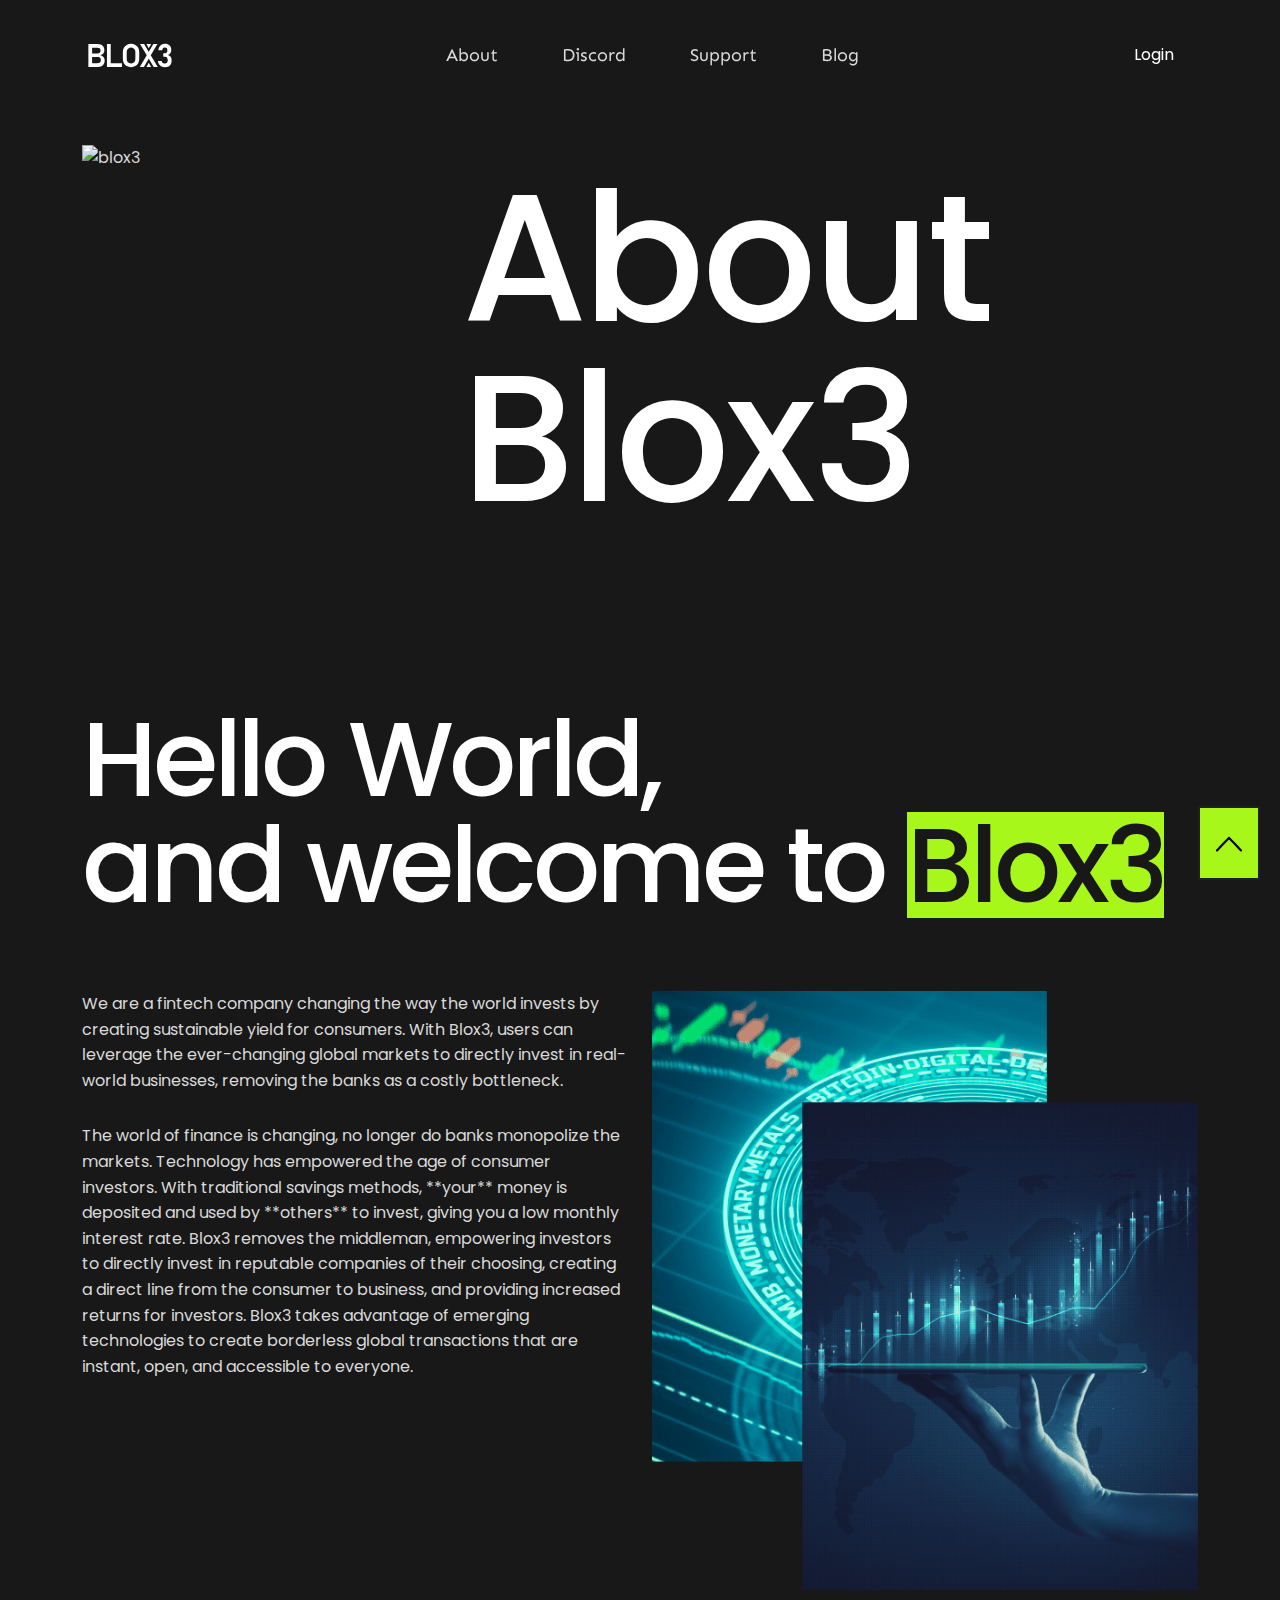
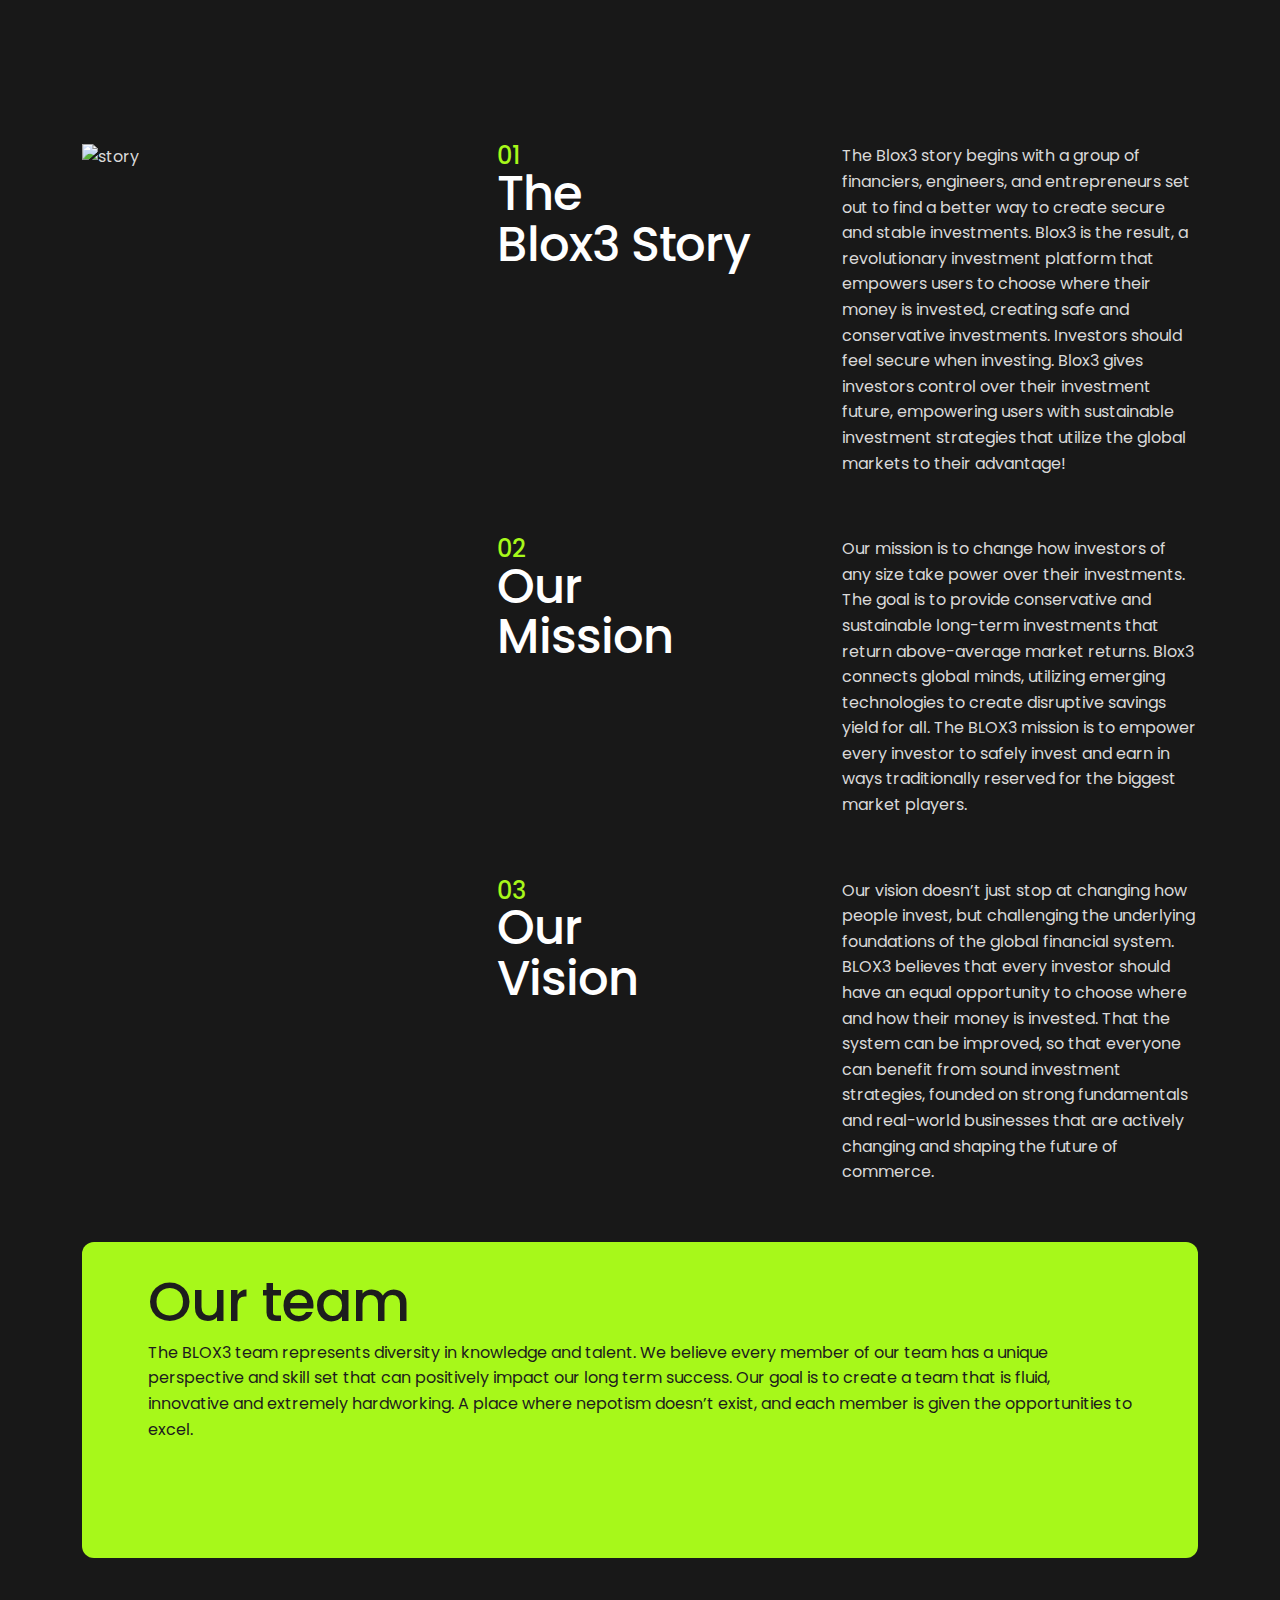
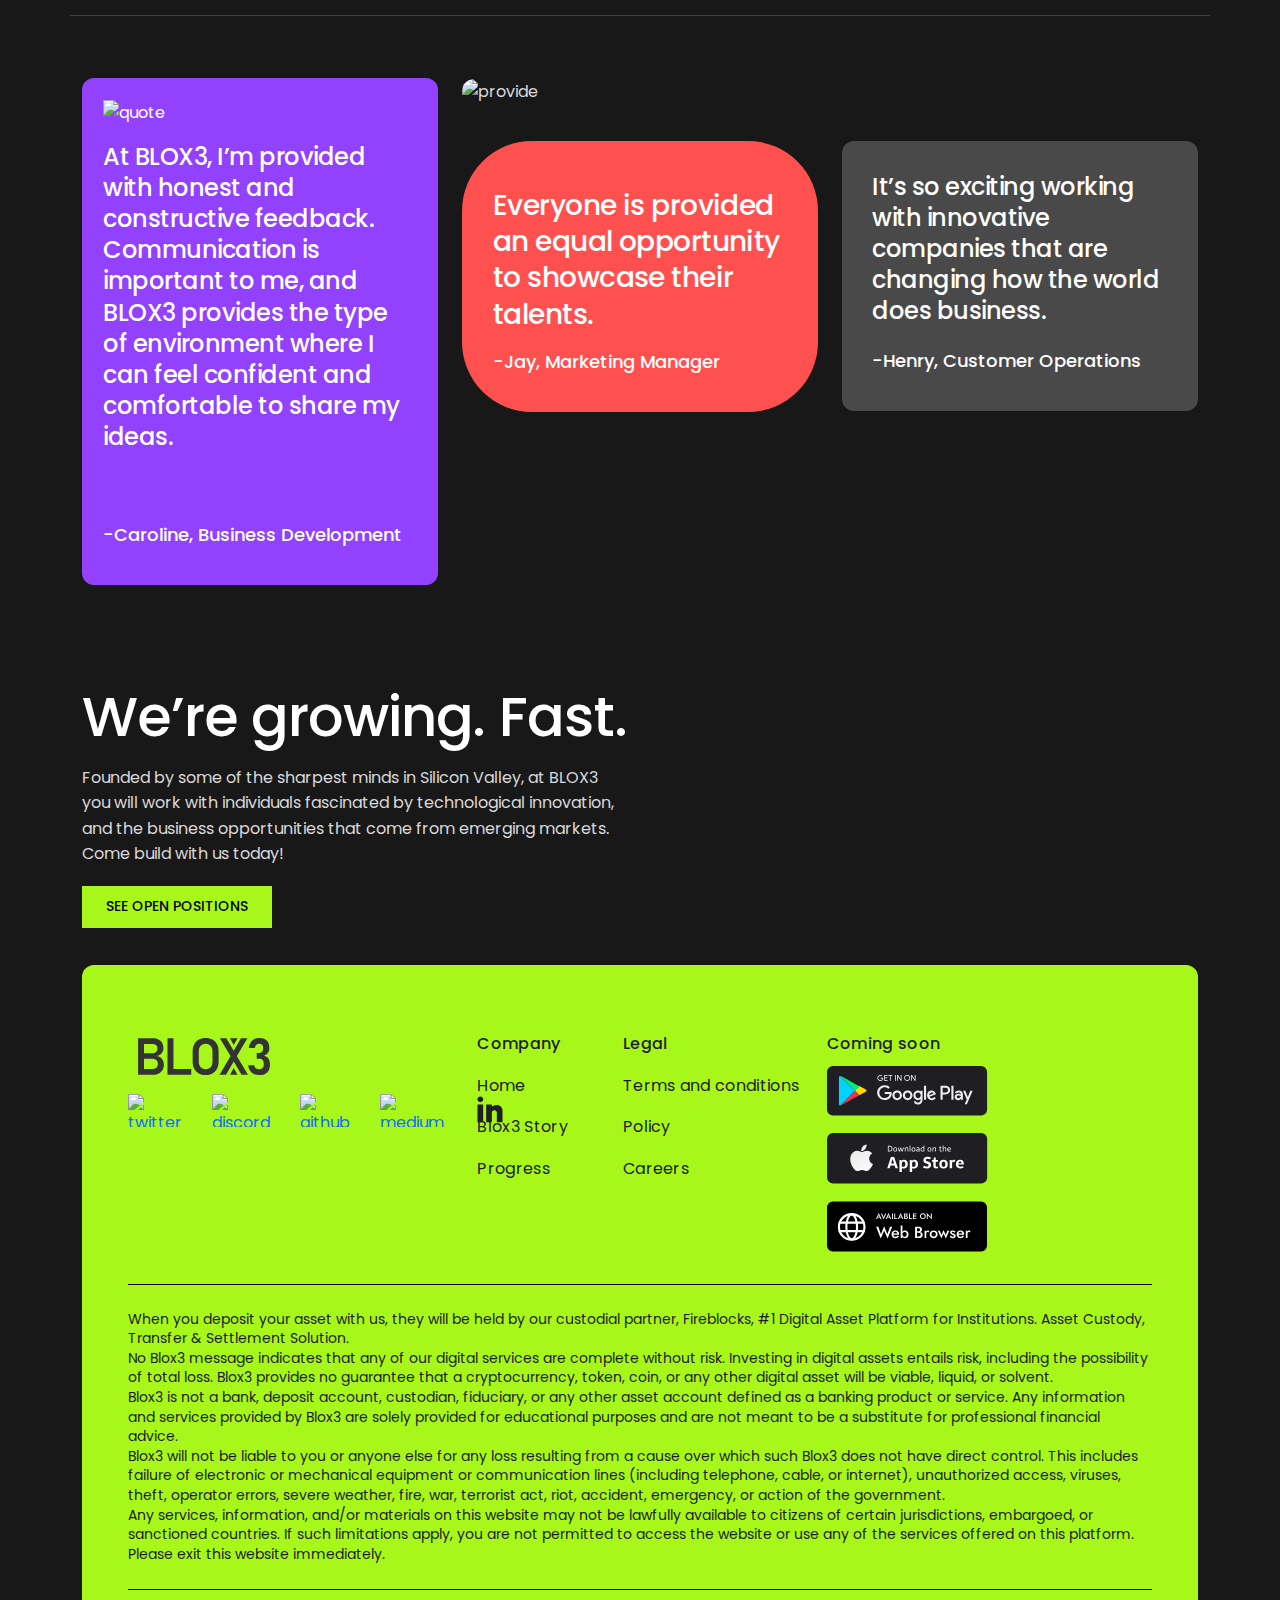
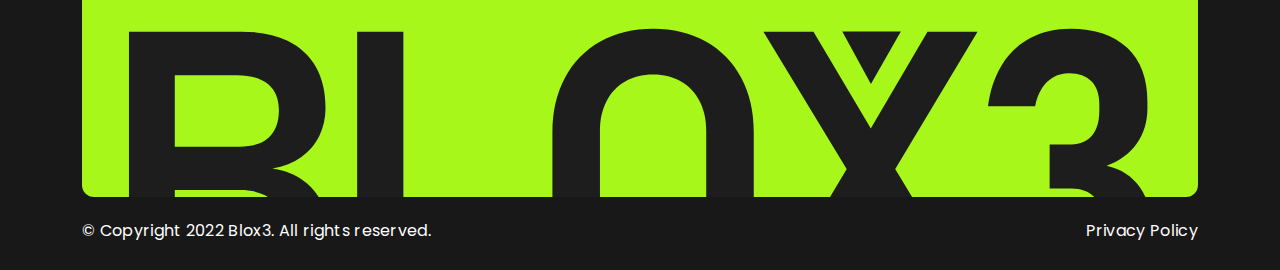
==== commit 540c6463: "update link button See open positions page about" ====
--- a/about.html
+++ b/about.html
@@ -10,23 +10,23 @@
             gtag('js', new Date());
             gtag('config', 'G-S6V3R4RLGJ');
         </script>
-        <meta name="viewport" content="width=device-width, initial-scale=1">
+        <meta name="viewport" content="width=device-width, initial-scale=1.0, maximum-scale=1.0,user-scalable=0">
         <meta charset="utf-8" />
         <title>Blox3</title>
         <link rel="icon" href="favicon.ico" />
         <!-- Search Engine -->
         <meta name="description"
             content="Blox3 provides attractive & sustainable yield by removing the bank as a costly cross border bottleneck, providing capital directly to real world businesses." />
-        <meta name="image" content="https://blox3.vercel.app/opengraph.png" />
+        <meta name="image" content="./opengraph.png" />
         <!-- Schema.org for Google -->
         <meta itemprop="name" content="Blox3" />
         <meta itemprop="description"
             content="Blox3 provides attractive & sustainable yield by removing the bank as a costly cross border bottleneck, providing capital directly to real world businesses." />
-        <meta itemprop="image" content="https://blox3.vercel.app/opengraph.png" />
+        <meta itemprop="image" content="./opengraph.png" />
         <meta name="og:title" content="Blox3" />
         <meta name="og:description"
             content="Blox3 provides attractive & sustainable yield by removing the bank as a costly cross border bottleneck, providing capital directly to real world businesses." />
-        <meta name="og:image" content="https://blox3.vercel.app/opengraph.png" />
+        <meta name="og:image" content="./opengraph.png" />
         <meta name="og:url" content="https://blox3.vercel.app" />
         <meta name="og:site_name" content="Blox3" />
         <meta name="og:locale" content="en_US" />
@@ -37,7 +37,7 @@
         <meta name="twitter:title" content="Blox3">
         <meta name="twitter:description"
             content="Blox3 provides attractive & sustainable yield by removing the bank as a costly cross border bottleneck, providing capital directly to real world businesses.">
-        <meta name="twitter:image" content="https://blox3.vercel.app/opengraph.png">
+        <meta name="twitter:image" content="./opengraph.png">
         <link href="https://fonts.googleapis.com/css2?family=Sen:wght@400;700&display=swap" rel="stylesheet">
         <link rel="stylesheet" href="https://fonts.googleapis.com/css?family=Lato&display=swap" />
         <link
@@ -73,14 +73,10 @@
                                     <img src="assets/images/logo.svg" alt="Blox3" />
                                 </a>
                             </li>
-
-                            <!-- <li class="d-block d-md-none"><button type="button" class="button btn-sign-up" data-bs-toggle="modal" data-bs-target="#SignUpModal">Join the Waitlist</button></li> -->
                             <li class="d-block d-md-none"><button type="button" class="button btn-sign-up"
                                     data-bs-toggle="modal" data-bs-target="#SignUpModal">Login</button></li>
                             <li class="nav-item">
-                                <a class="nav-link"
-                                    href="https://blox3.notion.site/blox3/About-Us-524991e703df4c4db0785e68744c24d8"
-                                    target="_blank">About</a>
+                                <a class="nav-link" href="about.html">About</a>
                             </li>
                             <li class="nav-item">
                                 <a class="nav-link" href="https://discord.gg/4zUvcdK7DZ" target="_blank">Discord</a>
@@ -95,7 +91,6 @@
                             </li>
                         </ul>
                     </div>
-                    <!-- <button type="button" class="button btn-sign-up d-none d-md-block" data-bs-toggle="modal" data-bs-target="#SignUpModal">Join the Waitlist</button> -->
                     <button type="button" class="button btn-sign-up d-none d-md-block" data-bs-toggle="modal"
                         data-bs-target="#SignUpModal">Login</button>
                 </div>
@@ -118,15 +113,18 @@
             <section>
                 <div class="welcome">
                     <div class="container">
-                        <div class="bx-title">Hello World,<br>and welcome to <span class="bg-green">Blox3</span></div>
+                        <div class="bx-title wow fadeInUp">Hello World,<br>and welcome to <span
+                                class="bg-green">Blox3</span></div>
                         <div class="row">
                             <div class="col-md-6">
-                                <p>We are a fintech company changing the way the world invests by creating sustainable
+                                <p class="wow fadeInUp">We are a fintech company changing the way the world invests by
+                                    creating sustainable
                                     yield for consumers. With Blox3,
                                     users can leverage the ever-changing global markets to directly invest in real-world
                                     businesses, removing the banks as a
                                     costly bottleneck.</p>
-                                <p>The world of finance is changing, no longer do banks monopolize the markets.
+                                <p class="wow fadeInUp">The world of finance is changing, no longer do banks monopolize
+                                    the markets.
                                     Technology has empowered the age of
                                     consumer investors. With traditional savings methods, **your** money is deposited
                                     and used by **others** to invest,
@@ -138,7 +136,7 @@
                                     borderless global transactions that are
                                     instant, open, and accessible to everyone.</p>
                             </div>
-                            <div class="col-md-6 photo">
+                            <div class="col-md-6 photo wow fadeInUp">
                                 <img src="assets/images/welcome.png"
                                     srcset="assets/images/welcome.png 1x, assets/images/welcome@2x.png 2x, assets/images/welcome@3x.png 3x"
                                     alt="welcome" width="603" height="662">
@@ -149,7 +147,7 @@
                 <div class="story">
                     <div class="container">
                         <div class="row">
-                            <div class="col-lg-4 photo">
+                            <div class="col-lg-4 photo wow fadeInUp">
 
                                 <picture>
                                     <source media="(max-width:991px)"
@@ -162,14 +160,15 @@
                             <div class="col-lg-8">
                                 <div class="item row justify-content-between">
                                     <div class="col-md-5">
-                                        <dl>
+                                        <dl class="wow fadeInUp">
                                             <dt>01</dt>
                                             <dd>The<br>
                                                 Blox3 Story</dd>
                                         </dl>
                                     </div>
                                     <div class="col-md-6">
-                                        <p>The Blox3 story begins with a group of financiers, engineers, and
+                                        <p class="wow fadeInUp">The Blox3 story begins with a group of financiers,
+                                            engineers, and
                                             entrepreneurs
                                             set out to find a better way to create
                                             secure and stable investments. Blox3 is the result, a revolutionary
@@ -184,13 +183,14 @@
                                 </div>
                                 <div class="item row justify-content-between">
                                     <div class="col-md-5">
-                                        <dl>
+                                        <dl class="wow fadeInUp">
                                             <dt>02</dt>
                                             <dd>Our <br>Mission</dd>
                                         </dl>
                                     </div>
                                     <div class="col-md-6">
-                                        <p>Our mission is to change how investors of any size take power over their
+                                        <p class="wow fadeInUp">Our mission is to change how investors of any size take
+                                            power over their
                                             investments. The goal is to provide
                                             conservative and sustainable long-term investments that return above-average
                                             market returns. Blox3 connects global
@@ -202,14 +202,15 @@
                                 </div>
                                 <div class="item row justify-content-between">
                                     <div class="col-md-5">
-                                        <dl>
+                                        <dl class="wow fadeInUp">
                                             <dt>03</dt>
                                             <dd>Our<br>
                                                 Vision</dd>
                                         </dl>
                                     </div>
                                     <div class="col-md-6">
-                                        <p>Our vision doesn’t just stop at changing how people invest, but challenging
+                                        <p class="wow fadeInUp">Our vision doesn’t just stop at changing how people
+                                            invest, but challenging
                                             the underlying foundations of the global
                                             financial system. BLOX3 believes that every investor should have an equal
                                             opportunity to choose where and how their
@@ -226,8 +227,9 @@
                 <div class="our-team">
                     <div class="container">
                         <div class="our-team-heading">
-                            <div class="bx-title">Our team</div>
-                            <p>The BLOX3 team represents diversity in knowledge and talent. We believe every member of
+                            <div class="bx-title wow fadeInUp">Our team</div>
+                            <p class="wow fadeInUp">The BLOX3 team represents diversity in knowledge and talent. We
+                                believe every member of
                                 our team has a unique
                                 perspective and skill set that can positively impact our long term success. Our goal is
                                 to create a team that is fluid,
@@ -235,164 +237,6 @@
                                 member is given the opportunities
                                 to excel.</p>
                         </div>
-                        <!-- <div class="row">
-                            <div class="col-lg-4 col-md-6">
-                                <div class="box">
-                                    <div class="avatar">
-                                        <img src="./assets/images/our-team-avatar1.jpg" alt="avatar">
-                                    </div>
-                                    <h4>Stephen Strange</h4>
-                                    <div class="d-flex justify-content-between">
-                                        <h5>CEO & Founder</h5>
-                                        <ul class="social d-flex">
-                                            <li>
-                                                <a href="https://github.com/blox3" target="_blank"><svg width="32"
-                                                        height="32" viewBox="0 0 32 32" fill="none"
-                                                        xmlns="http://www.w3.org/2000/svg">
-                                                        <g clip-path="url(#clip0_308_127)">
-                                                            <path
-                                                                d="M16 1.33327C12.1513 1.29416 8.44454 2.78475 5.69435 5.47744C2.94416 8.17013 1.37559 11.8446 1.33337 15.6933C1.3482 18.7348 2.32663 21.6934 4.12812 24.1441C5.92962 26.5948 8.46147 28.4115 11.36 29.3333C12.0934 29.4666 12.36 29.0266 12.36 28.6399V26.1999C8.28004 27.0666 7.41337 24.2799 7.41337 24.2799C7.14177 23.4051 6.56435 22.6573 5.78671 22.1733C4.45337 21.2933 5.89337 21.3066 5.89337 21.3066C6.35424 21.3682 6.79518 21.5334 7.18312 21.7897C7.57106 22.046 7.89593 22.3868 8.13337 22.7866C8.54715 23.5041 9.22609 24.0305 10.0241 24.2524C10.822 24.4743 11.6752 24.3741 12.4 23.9733C12.4746 23.2431 12.8052 22.5629 13.3334 22.0533C10.08 21.6933 6.66671 20.4666 6.66671 14.9599C6.63761 13.5235 7.16836 12.1321 8.14671 11.0799C7.70114 9.8467 7.75376 8.48835 8.29337 7.29327C8.29337 7.29327 9.53337 6.9066 12.2934 8.75994C14.6959 8.11972 17.2242 8.11972 19.6267 8.75994C22.4267 6.9066 23.6267 7.29327 23.6267 7.29327C24.1663 8.48835 24.2189 9.8467 23.7734 11.0799C24.7744 12.1128 25.334 13.4949 25.3334 14.9333C25.3334 20.4533 21.8934 21.6666 18.6667 22.0266C19.02 22.3696 19.2929 22.7867 19.4658 23.2478C19.6387 23.7088 19.7073 24.2025 19.6667 24.6933V28.6266C19.6667 29.0933 19.9334 29.4666 20.6667 29.3199C23.5571 28.3925 26.0804 26.5754 27.8763 24.1281C29.6722 21.6809 30.6488 18.7287 30.6667 15.6933C30.6245 11.8446 29.0559 8.17013 26.3057 5.47744C23.5555 2.78475 19.8488 1.29416 16 1.33327Z"
-                                                                fill="#EFE5DA" />
-                                                        </g>
-                                                        <defs>
-                                                            <clipPath id="clip0_308_127">
-                                                                <rect width="32" height="32" fill="white" />
-                                                            </clipPath>
-                                                        </defs>
-                                                    </svg>
-                                                </a>
-                                            </li>
-                                            <li>
-                                                <a href="#" target="_blank"><svg width="32" height="32"
-                                                        viewBox="0 0 32 32" fill="none"
-                                                        xmlns="http://www.w3.org/2000/svg">
-                                                        <path
-                                                            d="M6.33333 2.5C4.76853 2.5 3.5 3.76853 3.5 5.33333C3.5 6.89814 4.76853 8.16667 6.33333 8.16667C7.89814 8.16667 9.16667 6.89814 9.16667 5.33333C9.16667 3.76853 7.89814 2.5 6.33333 2.5Z"
-                                                            fill="#EFE5DA" />
-                                                        <path
-                                                            d="M3.66667 10.5C3.57462 10.5 3.5 10.5746 3.5 10.6667V28C3.5 28.092 3.57462 28.1667 3.66667 28.1667H9C9.09205 28.1667 9.16667 28.092 9.16667 28V10.6667C9.16667 10.5746 9.09205 10.5 9 10.5H3.66667Z"
-                                                            fill="#EFE5DA" />
-                                                        <path
-                                                            d="M12.3333 10.5C12.2413 10.5 12.1667 10.5746 12.1667 10.6667V28C12.1667 28.092 12.2413 28.1667 12.3333 28.1667H17.6667C17.7587 28.1667 17.8333 28.092 17.8333 28V18.6667C17.8333 18.0036 18.0967 17.3677 18.5656 16.8989C19.0344 16.4301 19.6703 16.1667 20.3333 16.1667C20.9964 16.1667 21.6323 16.4301 22.1011 16.8989C22.5699 17.3677 22.8333 18.0036 22.8333 18.6667V28C22.8333 28.092 22.908 28.1667 23 28.1667H28.3333C28.4254 28.1667 28.5 28.092 28.5 28V16.507C28.5 13.2713 25.6859 10.74 22.4665 11.0327C21.4736 11.1229 20.4919 11.3697 19.5753 11.7626L17.8333 12.5091V10.6667C17.8333 10.5746 17.7587 10.5 17.6667 10.5H12.3333Z"
-                                                            fill="#EFE5DA" />
-                                                    </svg>
-
-                                                </a>
-                                            </li>
-                                        </ul>
-                                    </div>
-                                    <p>Lorem Ipsum is simply dummy text of the printing and typesetting industry. Lorem
-                                        Ipsum has been the industry's standard
-                                        dummy text ever since the 1500s, when an unknown printer took a galley of type
-                                        and scrambled it to make a type specimen
-                                        book.</p>
-                                </div>
-                            </div>
-                            <div class="col-lg-4 col-md-6">
-                                <div class="box">
-                                    <div class="avatar">
-                                        <img src="./assets/images/our-team-avatar1.jpg" alt="avatar">
-                                    </div>
-                                    <h4>Stephen Strange</h4>
-                                    <div class="d-flex justify-content-between">
-                                        <h5>CEO & Founder</h5>
-                                        <ul class="social d-flex">
-                                            <li>
-                                                <a href="https://github.com/blox3" target="_blank"><svg width="32"
-                                                        height="32" viewBox="0 0 32 32" fill="none"
-                                                        xmlns="http://www.w3.org/2000/svg">
-                                                        <g clip-path="url(#clip0_308_127)">
-                                                            <path
-                                                                d="M16 1.33327C12.1513 1.29416 8.44454 2.78475 5.69435 5.47744C2.94416 8.17013 1.37559 11.8446 1.33337 15.6933C1.3482 18.7348 2.32663 21.6934 4.12812 24.1441C5.92962 26.5948 8.46147 28.4115 11.36 29.3333C12.0934 29.4666 12.36 29.0266 12.36 28.6399V26.1999C8.28004 27.0666 7.41337 24.2799 7.41337 24.2799C7.14177 23.4051 6.56435 22.6573 5.78671 22.1733C4.45337 21.2933 5.89337 21.3066 5.89337 21.3066C6.35424 21.3682 6.79518 21.5334 7.18312 21.7897C7.57106 22.046 7.89593 22.3868 8.13337 22.7866C8.54715 23.5041 9.22609 24.0305 10.0241 24.2524C10.822 24.4743 11.6752 24.3741 12.4 23.9733C12.4746 23.2431 12.8052 22.5629 13.3334 22.0533C10.08 21.6933 6.66671 20.4666 6.66671 14.9599C6.63761 13.5235 7.16836 12.1321 8.14671 11.0799C7.70114 9.8467 7.75376 8.48835 8.29337 7.29327C8.29337 7.29327 9.53337 6.9066 12.2934 8.75994C14.6959 8.11972 17.2242 8.11972 19.6267 8.75994C22.4267 6.9066 23.6267 7.29327 23.6267 7.29327C24.1663 8.48835 24.2189 9.8467 23.7734 11.0799C24.7744 12.1128 25.334 13.4949 25.3334 14.9333C25.3334 20.4533 21.8934 21.6666 18.6667 22.0266C19.02 22.3696 19.2929 22.7867 19.4658 23.2478C19.6387 23.7088 19.7073 24.2025 19.6667 24.6933V28.6266C19.6667 29.0933 19.9334 29.4666 20.6667 29.3199C23.5571 28.3925 26.0804 26.5754 27.8763 24.1281C29.6722 21.6809 30.6488 18.7287 30.6667 15.6933C30.6245 11.8446 29.0559 8.17013 26.3057 5.47744C23.5555 2.78475 19.8488 1.29416 16 1.33327Z"
-                                                                fill="#EFE5DA" />
-                                                        </g>
-                                                        <defs>
-                                                            <clipPath id="clip0_308_127">
-                                                                <rect width="32" height="32" fill="white" />
-                                                            </clipPath>
-                                                        </defs>
-                                                    </svg>
-                                                </a>
-                                            </li>
-                                            <li>
-                                                <a href="#" target="_blank"><svg width="32" height="32"
-                                                        viewBox="0 0 32 32" fill="none"
-                                                        xmlns="http://www.w3.org/2000/svg">
-                                                        <path
-                                                            d="M6.33333 2.5C4.76853 2.5 3.5 3.76853 3.5 5.33333C3.5 6.89814 4.76853 8.16667 6.33333 8.16667C7.89814 8.16667 9.16667 6.89814 9.16667 5.33333C9.16667 3.76853 7.89814 2.5 6.33333 2.5Z"
-                                                            fill="#EFE5DA" />
-                                                        <path
-                                                            d="M3.66667 10.5C3.57462 10.5 3.5 10.5746 3.5 10.6667V28C3.5 28.092 3.57462 28.1667 3.66667 28.1667H9C9.09205 28.1667 9.16667 28.092 9.16667 28V10.6667C9.16667 10.5746 9.09205 10.5 9 10.5H3.66667Z"
-                                                            fill="#EFE5DA" />
-                                                        <path
-                                                            d="M12.3333 10.5C12.2413 10.5 12.1667 10.5746 12.1667 10.6667V28C12.1667 28.092 12.2413 28.1667 12.3333 28.1667H17.6667C17.7587 28.1667 17.8333 28.092 17.8333 28V18.6667C17.8333 18.0036 18.0967 17.3677 18.5656 16.8989C19.0344 16.4301 19.6703 16.1667 20.3333 16.1667C20.9964 16.1667 21.6323 16.4301 22.1011 16.8989C22.5699 17.3677 22.8333 18.0036 22.8333 18.6667V28C22.8333 28.092 22.908 28.1667 23 28.1667H28.3333C28.4254 28.1667 28.5 28.092 28.5 28V16.507C28.5 13.2713 25.6859 10.74 22.4665 11.0327C21.4736 11.1229 20.4919 11.3697 19.5753 11.7626L17.8333 12.5091V10.6667C17.8333 10.5746 17.7587 10.5 17.6667 10.5H12.3333Z"
-                                                            fill="#EFE5DA" />
-                                                    </svg>
-
-                                                </a>
-                                            </li>
-                                        </ul>
-                                    </div>
-                                    <p>Lorem Ipsum is simply dummy text of the printing and typesetting industry. Lorem
-                                        Ipsum has been the industry's standard
-                                        dummy text ever since the 1500s, when an unknown printer took a galley of type
-                                        and scrambled it to make a type specimen
-                                        book.</p>
-                                </div>
-                            </div>
-                            <div class="col-lg-4 col-md-6">
-                                <div class="box">
-                                    <div class="avatar">
-                                        <img src="./assets/images/our-team-avatar1.jpg" alt="avatar">
-                                    </div>
-                                    <h4>Stephen Strange</h4>
-                                    <div class="d-flex justify-content-between">
-                                        <h5>CEO & Founder</h5>
-                                        <ul class="social d-flex">
-                                            <li>
-                                                <a href="https://github.com/blox3" target="_blank"><svg width="32"
-                                                        height="32" viewBox="0 0 32 32" fill="none"
-                                                        xmlns="http://www.w3.org/2000/svg">
-                                                        <g clip-path="url(#clip0_308_127)">
-                                                            <path
-                                                                d="M16 1.33327C12.1513 1.29416 8.44454 2.78475 5.69435 5.47744C2.94416 8.17013 1.37559 11.8446 1.33337 15.6933C1.3482 18.7348 2.32663 21.6934 4.12812 24.1441C5.92962 26.5948 8.46147 28.4115 11.36 29.3333C12.0934 29.4666 12.36 29.0266 12.36 28.6399V26.1999C8.28004 27.0666 7.41337 24.2799 7.41337 24.2799C7.14177 23.4051 6.56435 22.6573 5.78671 22.1733C4.45337 21.2933 5.89337 21.3066 5.89337 21.3066C6.35424 21.3682 6.79518 21.5334 7.18312 21.7897C7.57106 22.046 7.89593 22.3868 8.13337 22.7866C8.54715 23.5041 9.22609 24.0305 10.0241 24.2524C10.822 24.4743 11.6752 24.3741 12.4 23.9733C12.4746 23.2431 12.8052 22.5629 13.3334 22.0533C10.08 21.6933 6.66671 20.4666 6.66671 14.9599C6.63761 13.5235 7.16836 12.1321 8.14671 11.0799C7.70114 9.8467 7.75376 8.48835 8.29337 7.29327C8.29337 7.29327 9.53337 6.9066 12.2934 8.75994C14.6959 8.11972 17.2242 8.11972 19.6267 8.75994C22.4267 6.9066 23.6267 7.29327 23.6267 7.29327C24.1663 8.48835 24.2189 9.8467 23.7734 11.0799C24.7744 12.1128 25.334 13.4949 25.3334 14.9333C25.3334 20.4533 21.8934 21.6666 18.6667 22.0266C19.02 22.3696 19.2929 22.7867 19.4658 23.2478C19.6387 23.7088 19.7073 24.2025 19.6667 24.6933V28.6266C19.6667 29.0933 19.9334 29.4666 20.6667 29.3199C23.5571 28.3925 26.0804 26.5754 27.8763 24.1281C29.6722 21.6809 30.6488 18.7287 30.6667 15.6933C30.6245 11.8446 29.0559 8.17013 26.3057 5.47744C23.5555 2.78475 19.8488 1.29416 16 1.33327Z"
-                                                                fill="#EFE5DA" />
-                                                        </g>
-                                                        <defs>
-                                                            <clipPath id="clip0_308_127">
-                                                                <rect width="32" height="32" fill="white" />
-                                                            </clipPath>
-                                                        </defs>
-                                                    </svg>
-                                                </a>
-                                            </li>
-                                            <li>
-                                                <a href="#" target="_blank"><svg width="32" height="32"
-                                                        viewBox="0 0 32 32" fill="none"
-                                                        xmlns="http://www.w3.org/2000/svg">
-                                                        <path
-                                                            d="M6.33333 2.5C4.76853 2.5 3.5 3.76853 3.5 5.33333C3.5 6.89814 4.76853 8.16667 6.33333 8.16667C7.89814 8.16667 9.16667 6.89814 9.16667 5.33333C9.16667 3.76853 7.89814 2.5 6.33333 2.5Z"
-                                                            fill="#EFE5DA" />
-                                                        <path
-                                                            d="M3.66667 10.5C3.57462 10.5 3.5 10.5746 3.5 10.6667V28C3.5 28.092 3.57462 28.1667 3.66667 28.1667H9C9.09205 28.1667 9.16667 28.092 9.16667 28V10.6667C9.16667 10.5746 9.09205 10.5 9 10.5H3.66667Z"
-                                                            fill="#EFE5DA" />
-                                                        <path
-                                                            d="M12.3333 10.5C12.2413 10.5 12.1667 10.5746 12.1667 10.6667V28C12.1667 28.092 12.2413 28.1667 12.3333 28.1667H17.6667C17.7587 28.1667 17.8333 28.092 17.8333 28V18.6667C17.8333 18.0036 18.0967 17.3677 18.5656 16.8989C19.0344 16.4301 19.6703 16.1667 20.3333 16.1667C20.9964 16.1667 21.6323 16.4301 22.1011 16.8989C22.5699 17.3677 22.8333 18.0036 22.8333 18.6667V28C22.8333 28.092 22.908 28.1667 23 28.1667H28.3333C28.4254 28.1667 28.5 28.092 28.5 28V16.507C28.5 13.2713 25.6859 10.74 22.4665 11.0327C21.4736 11.1229 20.4919 11.3697 19.5753 11.7626L17.8333 12.5091V10.6667C17.8333 10.5746 17.7587 10.5 17.6667 10.5H12.3333Z"
-                                                            fill="#EFE5DA" />
-                                                    </svg>
-
-                                                </a>
-                                            </li>
-                                        </ul>
-                                    </div>
-                                    <p>Lorem Ipsum is simply dummy text of the printing and typesetting industry. Lorem
-                                        Ipsum has been the industry's standard
-                                        dummy text ever since the 1500s, when an unknown printer took a galley of type
-                                        and scrambled it to make a type specimen
-                                        book.</p>
-                                </div>
-                            </div>
-                        </div> -->
                     </div>
                 </div>
                 <div class="provide">
@@ -400,18 +244,19 @@
                         <div class="row">
                             <div class="col-lg-4">
                                 <div class="box-purple">
-                                    <div class="quote">
+                                    <div class="quote wow fadeInUp">
                                         <img src="./assets/images/quote-up.svg" alt="quote">
                                     </div>
-                                    <h4>At BLOX3, I’m provided with honest and constructive feedback. Communication is
+                                    <h4 class="wow fadeInUp">At BLOX3, I’m provided with honest and constructive
+                                        feedback. Communication is
                                         important to me, and BLOX3 provides the
                                         type of environment where I can feel confident and comfortable to share my
                                         ideas.</h4>
-                                    <div class="position">-Caroline, Business Development</div>
+                                    <div class="position wow fadeInUp">-Caroline, Business Development</div>
                                 </div>
                             </div>
                             <div class="col-lg-8">
-                                <div class="photo">
+                                <div class="photo wow fadeInUp">
                                     <img src="assets/images/provide-img.jpg"
                                         srcset="assets/images/provide-img.jpg 1x, assets/images/provide-img@2x.jpg 2x, assets/images/provide-img@3x.jpg 3x"
                                         alt="provide" width="844" height="244">
@@ -419,16 +264,18 @@
                                 <div class="row">
                                     <div class="col-md-6">
                                         <div class="box-red">
-                                            <h4>Everyone is provided an equal opportunity to showcase their talents.
+                                            <h4 class="wow fadeInUp">Everyone is provided an equal opportunity to
+                                                showcase their talents.
                                             </h4>
-                                            <div class="position">-Jay, Marketing Manager</div>
+                                            <div class="position wow fadeInUp">-Jay, Marketing Manager</div>
                                         </div>
                                     </div>
                                     <div class="col-md-6">
                                         <div class="box-gray">
-                                            <h4>It’s so exciting working with innovative companies that are changing how
+                                            <h4 class="wow fadeInUp">It’s so exciting working with innovative companies
+                                                that are changing how
                                                 the world does business.</h4>
-                                            <div class="position">-Henry, Customer Operations</div>
+                                            <div class="position wow fadeInUp">-Henry, Customer Operations</div>
                                         </div>
                                     </div>
                                 </div>
@@ -440,20 +287,22 @@
                     <div class="container">
                         <div class="row">
                             <div class="col-md-6">
-                                <div class="bx-title">
+                                <div class="bx-title wow fadeInUp">
                                     We’re growing. Fast.
                                 </div>
-                                <p>Founded by some of the sharpest minds in Silicon Valley, at BLOX3 you will work with
+                                <p class="wow fadeInUp">Founded by some of the sharpest minds in Silicon Valley, at
+                                    BLOX3 you will work with
                                     individuals fascinated by
                                     technological innovation, and the business opportunities that come from emerging
                                     markets. Come build with us today!</p>
                                 <div>
-                                    <button type="button" name="SeeOpenPositions" class="btn btn-cus">
-                                        <span>See open positions</span>
-                                    </button>
-                                </div>
-                            </div>
-                            <div class="col-md-6 photo">
+                                    <div class="btn btn-cus wow fadeInUp">
+                                        <a href="https://blox3.notion.site/CAREERS-afabad3f36454d3bb54db21e27d8d322"
+                                            target="_blank"><span>See open positions</span></a>
+                                    </div>
+                                </div>
+                            </div>
+                            <div class="col-md-6 photo wow fadeInUp">
                                 <img src="./assets/images/growing-img.jpg" alt="">
                             </div>
                         </div>
@@ -524,21 +373,6 @@
                                                 alt="web browser" /></a>
                                     </li>
                                 </ul>
-                                <!-- <div class="trust">
-                            <span class="icon"><img src="assets/images/star.svg" alt="star" /></span>
-                            <span class="bx-footer-title-mini">Trustpilot</span>
-                        </div>
-                        <div class="excellent">
-                            <div class="bx-footer-title-mini">Excellent</div>
-                            <ul class="star d-flex">
-                                <li><img src="assets/images/star1.svg" alt="star" /></li>
-                                <li><img src="assets/images/star1.svg" alt="star" /></li>
-                                <li><img src="assets/images/star1.svg" alt="star" /></li>
-                                <li><img src="assets/images/star1.svg" alt="star" /></li>
-                                <li><img src="assets/images/star2.svg" alt="star" /></li>
-                            </ul>
-                            <div class="reviews"><span>436</span> reviews</div>
-                        </div> -->
                             </div>
                         </div>
                         <p class="text">When you deposit your asset with us, they will be held by our custodial partner,
@@ -569,11 +403,6 @@
 
                     <div class="bx-footer-bottom d-flex">
                         <address>© Copyright 2022 Blox3. All rights reserved.</address>
-                        <!-- <ul>
-                        <li><a href="https://woozy-newsstand-69a.notion.site/SUPPORT-e5d9ff07b69e430fb95e6f65994a4790">Support</a></li>
-                        <li><a href="https://woozy-newsstand-69a.notion.site/CAREERS-AT-BLOX3-3b681444b5a640d7a3258cdc9865e9b7">Careers</a></li>
-                        <li><a href="https://woozy-newsstand-69a.notion.site/TERMS-AND-CONDITION-8a3fabca753c4a0f9e3d44a1012467f2">Terms</a></li>
-                    </ul> -->
                         <span>Privacy Policy</span>
                     </div>
                 </div>
--- a/assets/css/style.css
+++ b/assets/css/style.css
@@ -22,7 +22,7 @@
 }
 
 ::-webkit-scrollbar-thumb {
-  background-color: rgba(169, 255, 0, 0.6);
+  background-color: rgba(167, 248, 26, 0.6);
 }
 
 @media (min-width: 1400px) {
@@ -126,46 +126,6 @@
   opacity: 0.25;
 }
 
-/* @media (max-width:1300px) {
-  .slick-prev {
-    left: 130px;
-  }
-
-  .slick-next {
-    right: 130px;
-  }
-}
-
-@media (max-width:1200px) {
-  .slick-prev {
-    left: 110px;
-  }
-
-  .slick-next {
-    right: 110px;
-  }
-}
-
-@media (max-width:1100px) {
-  .slick-prev {
-    left: 100px;
-  }
-
-  .slick-next {
-    right: 100px;
-  }
-}
-
-@media (max-width: 992px) {
-  .slick-prev {
-    left: 50px;
-  }
-
-  .slick-next {
-    right: 50px;
-  }
-}
- */
 @media (max-width: 767px) {
   .slick-dots li {
     width: 14px;
@@ -187,164 +147,6 @@
     right: 24%;
   }
 }
-/* #mc_embed_signup{
-  width: 100%;
-  form {
-    margin: 0;
-  }
-  .mc-field-group {
-    width: 100%;
-  }
-  .mc-field-group.input-group input {
-    width: 100%;
-    background: #FCFCFC;
-    border-radius: 8px 0px 0px 8px;
-    padding: 16px 20px 16px 20px;
-  }
-  #mc-embedded-subscribe-form div.mce_inline_error {
-    padding: 0;
-    font-size: 13px;
-  }
-  .mc-field-group.input-group input::placeholder {
-    font-family: 'Lato';
-    font-style: normal;
-    font-weight: 400;
-    font-size: 16px;
-    line-height: 19px;
-    color: #949494;
-  }
-  div.mce_inline_error {
-    background-color: #15e0c0;
-  }
-  #mc-embedded-subscribe-form div.mce_inline_error {
-    background-color: #15e0c0;
-  }
-  .button {
-    padding: 16px 24px;
-    height: auto;
-    background: #011310;
-    border-radius: 0px 8px 8px 0px;
-    font-weight: 700;
-    font-size: 16px;
-    line-height: 22px;
-    color: #FFFFFF;
-  }
-  div.response {
-    margin: 0;
-    padding: 0;
-  }
-  #mc-embedded-subscribe-form input.mce_inline_error {
-    border: 1px solid #e85c41;
-  }
-  .button:hover {
-    opacity: 0.8;
-  }
-  .mc-field-group .d-flex{
-    width: 100%;
-  }
-}
-
-@media(max-width:767px) {
-  #mc_embed_signup{
-    .button {
-      font-size: 12px;
-      padding: 16px 12px;
-    }
-    .mc-field-group.input-group input {
-      padding: 16px 20px;
-    }
-    form .d-flex{
-      flex-wrap: wrap;
-      width: 100%;
-    }
-    .mc-field-group.input-group input{
-      border-radius: 8px;
-    }
-    .button{
-      border-radius: 8px;
-      padding: 16px 20px;
-      margin-top: 10px;
-    }
-    #mc_embed_signup_scroll .d-flex{
-      width: 100%;
-    }
-  }
-} */
-/* .mc_embed_signup {
-  width: 100%;
-
-  form {
-    margin: 0;
-  }
-
-  .mc-field-group {
-    width: 100%;
-  }
-
-  .mc-field-group.input-group input {
-    width: 100%;
-    background: #FCFCFC;
-    border-radius: 8px 0px 0px 8px;
-    padding: 16px 20px 16px 20px;
-
-    &:focus {
-      border-color: $button-bg-color;
-      outline: none;
-      box-shadow: none;
-    }
-  }
-
-  .mc-embedded-subscribe-form div.mce_inline_error {
-    padding: 0;
-    font-size: 13px;
-  }
-
-  .mc-field-group.input-group input::placeholder {
-    font-family: 'Lato';
-    font-style: normal;
-    font-weight: 400;
-    font-size: 16px;
-    line-height: 19px;
-    color: #949494;
-  }
-
-  div.mce_inline_error {
-    background-color: #15e0c0;
-  }
-
-  .mc-embedded-subscribe-form div.mce_inline_error {
-    background-color: #15e0c0;
-  }
-
-  .button {
-    padding: 16px 24px;
-    height: auto;
-    background: #011310;
-    border-radius: 0px 8px 8px 0px;
-    font-weight: 700;
-    font-size: 16px;
-    line-height: 22px;
-    color: #FFFFFF;
-    white-space: nowrap;
-  }
-
-  div.response {
-    margin: 0;
-    padding: 0;
-  }
-
-  .mc-embedded-subscribe-form input.mce_inline_error {
-    border: 1px solid #e85c41;
-  }
-
-  .button:hover {
-    opacity: 0.8;
-  }
-
-  .mc-field-group .d-flex {
-    width: 100%;
-  }
-} */
 .mc_embed_signup {
   width: 100%;
 }
@@ -353,15 +155,6 @@
 }
 
 @media (max-width: 767px) {
-  .mc_embed_signup {
-    /* .button {
-      font-size: 14px;
-      padding: 16px 12px;
-    }*/
-    /* .mc-field-group.input-group input {
-      border-radius: 8px;
-    } */
-  }
   .mc_embed_signup .mc-field-group.input-group input {
     padding: 16px 20px;
   }
@@ -370,8 +163,6 @@
     width: 100%;
   }
   .mc_embed_signup .button {
-    /* border-radius: 8px;
-    padding: 16px 20px; */
     margin-top: 10px;
   }
   .mc_embed_signup .mc_embed_signup_scroll .d-flex {
@@ -405,7 +196,7 @@
   margin-bottom: 30px;
 }
 
-#mc_embed_signup div.mce_inline_error {
+.mce_inline_error {
   font-size: 12px;
   font-weight: normal;
 }
@@ -434,7 +225,7 @@
   color: #949494;
 }
 .form-control:focus {
-  border-color: #A9FF00;
+  border-color: #A7F81A;
 }
 
 header .bx-navbar {
@@ -602,7 +393,7 @@
   width: 19px;
   height: 19px;
   border-radius: 50%;
-  background: #A2FF00;
+  background: #A7F81A;
   margin: 0.5rem 23px 0 0;
   display: inline-block;
 }
@@ -654,16 +445,21 @@
   font-weight: 500;
   font-size: 14px;
   line-height: 21px;
-  color: #333333;
-  background: #A9FF00;
+  color: #000;
+  background: #A7F81A;
   border-radius: 0;
   white-space: nowrap;
   height: 42px;
   text-transform: uppercase;
   border: none;
 }
+.btn-cus a {
+  color: #000;
+  text-decoration: none;
+  display: block;
+}
 .btn-cus:hover {
-  opacity: 0.8;
+  opacity: 0.8 !important;
 }
 @media (max-width: 576px) {
   .btn-cus {
@@ -695,21 +491,18 @@
   font-weight: 500;
   font-size: 12px;
   line-height: 18px;
-  color: #333333;
-  background: #A9FF00;
+  color: #000;
+  background: #A7F81A;
   border-radius: 0;
   white-space: nowrap;
   height: 42px;
   text-transform: uppercase;
-  /* @media (max-width: 576px) {
-    font-size: 16px;
-    line-height: 19px;
-  } */
-}
-.bx-form .btn:first-child:hover,
-.bx-form :not(.btn-check) + .btn:hover {
+}
+
+.btn:first-child:hover,
+:not(.btn-check) + .btn:hover {
   color: #333333;
-  background: #A9FF00;
+  background: #A7F81A;
   opacity: 0.8;
   border-color: transparent;
 }
@@ -776,23 +569,6 @@
   color: #D9D9D9;
   margin-bottom: 59px;
   white-space: nowrap;
-  /* span{
-      display: inline-block;
-      position: relative;
-      &:before{
-        position:absolute;
-        content: "";
-        background: #B9F5EB;
-        left: 0;
-        right: 0;
-        bottom: 6px;
-        height: 12px;
-        z-index: -1;
-        @media (max-width: 1399px) {
-          bottom: 4px;
-        }
-      }
-    } */
 }
 .home-page .bx-banner .bx-banner-heading .text-gradient {
   background: linear-gradient(276.06deg, #FFFFFF 37.75%, rgba(255, 255, 255, 0) 131.63%);
@@ -802,7 +578,7 @@
   text-fill-color: transparent;
 }
 .home-page .bx-banner .bx-banner-heading .green {
-  color: #A2FF00;
+  color: #A7F81A;
 }
 @media (max-width: 1399px) {
   .home-page .bx-banner .bx-banner-heading {
@@ -896,7 +672,7 @@
   color: #949494;
 }
 .home-page .bx-banner .bx-form .form-control:focus {
-  border-color: #A9FF00;
+  border-color: #A7F81A;
 }
 .home-page .bx-banner .bx-form .btn {
   padding: 10px 9px;
@@ -907,35 +683,11 @@
   font-size: 12px;
   line-height: 18px;
   color: #333333;
-  background: #A9FF00;
+  background: #A7F81A;
   border-radius: 0;
   white-space: nowrap;
   height: 42px;
   text-transform: uppercase;
-  /* @media (max-width: 576px) {
-      font-size: 16px;
-      line-height: 19px;
-    } */
-}
-.home-page .bx-banner .bx-banner-image {
-  /* margin-top: -70px;
-    margin-bottom: -300px; 
-    animation-name: bounce;
-    animation-timing-function: linear;
-    animation-duration: 2s;
-    animation-iteration-count: infinite;*/
-  /* height: auto;
-    @media (max-width: 991px) {
-      margin-bottom: 0;
-      width: 400px;
-    }
-    @media(max-width:767px){
-      width: 358px;
-      margin-top: 30px;
-    }
-    @media screen and (max-width: 1300px) and (min-width: 992px){
-      margin-left: -50px;
-    } */
 }
 @media (max-width: 992px) {
   .home-page .bx-banner .bx-banner-image img {
@@ -945,30 +697,6 @@
 }
 .home-page .bx-banner .banner-arrow {
   margin: 0 26px 0 0;
-  /* position: absolute;
-    bottom: 60px;
-    left: 0;
-    img{
-      -webkit-animation-name: bounce;
-      animation-name: bounce;
-      -webkit-animation-timing-function: linear;
-      animation-timing-function: linear;
-      -webkit-animation-duration: 2s;
-      animation-duration: 2s;
-      -webkit-animation-iteration-count: infinite;
-      animation-iteration-count: infinite;
-    }
-    @media(max-width:767px){
-      position: relative;
-      bottom: 0;
-      right: 0;
-      margin: 20px auto 0 auto;
-      text-align: center;
-      img{
-        width: 43px;
-        height: auto;
-      }
-    } */
 }
 @media (max-width: 767px) {
   .home-page .bx-banner .banner-arrow {
@@ -1124,7 +852,7 @@
   font-size: 110px;
   line-height: 100%;
   letter-spacing: -0.02em;
-  color: #EFE5DA;
+  color: #fff;
   margin-bottom: 45px;
   white-space: nowrap;
   margin-top: 73px;
@@ -1233,7 +961,7 @@
   font-size: 180px;
   line-height: 100%;
   letter-spacing: -0.02em;
-  color: #EFE5DA;
+  color: #fff;
   margin-bottom: 37px;
   white-space: nowrap;
 }
@@ -1277,7 +1005,7 @@
   font-size: 56px;
   line-height: 106.55%;
   letter-spacing: -0.02em;
-  color: #EFE5DA;
+  color: #fff;
   margin-bottom: 33px;
 }
 @media (max-width: 992px) {
@@ -1299,7 +1027,7 @@
   font-size: 24px;
   line-height: 36px;
   letter-spacing: -0.02em;
-  color: #EFE5DA;
+  color: #fff;
   margin-bottom: 9px;
 }
 .contact-page .bx-banner .info dl dt .icon {
@@ -1318,7 +1046,7 @@
   }
 }
 .contact-page .bx-banner .info dl dd {
-  color: #EFE5DA;
+  color: #fff;
   margin-bottom: 0;
 }
 
@@ -1344,7 +1072,7 @@
   font-size: 180px;
   line-height: 100%;
   letter-spacing: -0.02em;
-  color: #EFE5DA;
+  color: #fff;
   margin-top: 24px;
 }
 @media (max-width: 1200px) {
@@ -1382,7 +1110,7 @@
   font-size: 56px;
   line-height: 106.55%;
   letter-spacing: -0.02em;
-  color: #EFE5DA;
+  color: #fff;
   margin-bottom: 33px;
 }
 @media (max-width: 992px) {
@@ -1408,7 +1136,7 @@
   font-size: 24px;
   line-height: 36px;
   letter-spacing: -0.02em;
-  color: #EFE5DA;
+  color: #fff;
   margin-bottom: 9px;
 }
 .about-page .bx-banner .info dl dt .icon {
@@ -1427,7 +1155,7 @@
   }
 }
 .about-page .bx-banner .info dl dd {
-  color: #EFE5DA;
+  color: #fff;
   margin-bottom: 0;
 }
 @media (max-width: 767px) {
@@ -1439,25 +1167,6 @@
 
 .why-blox3 {
   position: relative;
-  /* .box.active{
-      border: 1px solid #14DFBE;
-      background-image: linear-gradient(to right, #14DFBE, #1AD6CB, #2EB8F7);
-      color: $white-color;
-      .why-blox3-icon{
-        color: $white-color;
-        svg{
-          path{
-            fill: $white-color;
-          }
-        }
-      }
-      dt{
-        color: $white-color;
-      }
-      dd{
-        color: $white-color;
-      }
-    } */
 }
 .why-blox3::before {
   position: absolute;
@@ -1479,15 +1188,6 @@
 @media (max-width: 767px) {
   .why-blox3 {
     padding: 40px 0 40px 0;
-    /* .row>* {
-        padding-right: 0!important;
-        padding-left: 0!important;
-      }
-      .row{
-        .slick-list{
-          padding: 0;
-        }
-      } */
   }
   .why-blox3::before {
     background: none;
@@ -1600,8 +1300,6 @@
   font-size: 16px;
   line-height: 150%;
   margin: 20px 0 0 0;
-  /* padding: 0;
-    border: none; */
   display: none;
   /*  --bs-card-bg: none; */
 }
@@ -1646,13 +1344,11 @@
 }
 @media (min-width: 768px) {
   .why-blox3 .col-md-6 {
-    /* width: 48%; */
     margin-bottom: 30px;
   }
 }
 @media (min-width: 992px) {
   .why-blox3 .col-lg-4 {
-    /* width: 32%; */
     margin-bottom: 0;
   }
 }
@@ -1665,7 +1361,7 @@
   color: #333333;
 }
 .why-blox3 .box:hover:before {
-  background: #A2FF00;
+  background: #A7F81A;
   left: 50%;
   padding-bottom: 180%;
   top: 50%;
@@ -1802,7 +1498,6 @@
 }
 @media (min-width: 992px) {
   .key-features .col-lg-4 {
-    /* width: 32%; */
     margin-bottom: 0;
   }
 }
@@ -1824,7 +1519,7 @@
 }
 .how-much .green-box {
   padding: 39px 34px 1px 49px;
-  background: #A2FF00;
+  background: #A7F81A;
   border-radius: 12px;
   position: relative;
 }
@@ -1881,6 +1576,7 @@
     right: 10%;
     bottom: -100px;
     width: 70px;
+    z-index: -1;
   }
   .how-much .green-box img {
     margin: 0 0 -71px auto;
@@ -1991,11 +1687,6 @@
   display: none;
 }
 .how-much .year ul {
-  /* animation-name: hovered;
-    animation-duration: 10s;
-    animation-iteration-count: infinite;
-    animation-timing-function: linear; 
-    animation-delay: 3s; */
   list-style: none;
   margin-bottom: 0;
   padding-left: 0;
@@ -2260,11 +1951,6 @@
   display: none;
 }
 .how-much .price dl dd .number ul {
-  /* animation-name: hovered;
-          animation-duration: 10s;
-          animation-iteration-count: infinite;
-          animation-timing-function: linear;
-          animation-delay: 3s; */
   list-style: none;
   margin-bottom: 0;
   padding-left: 0;
@@ -2314,7 +2000,6 @@
 }
 @media (max-width: 767px) {
   .questions .accordion-item {
-    /* box-shadow: 0px 2px 20px -6px rgba(0, 0, 0, 0.1); */
     margin-bottom: 16px;
     padding: 20px 16px;
   }
@@ -2393,10 +2078,10 @@
   font-weight: 700;
   font-size: 20px;
   line-height: 150%;
-  color: #A2FF00;
+  color: #A7F81A;
 }
 .questions .view-all a {
-  color: #A2FF00;
+  color: #A7F81A;
   text-decoration: none;
 }
 @media (max-width: 767px) {
@@ -2430,6 +2115,14 @@
   border-radius: 12px;
   margin-bottom: 30px;
   padding: 23px 25px;
+  -webkit-touch-callout: none;
+  -webkit-user-select: none;
+  -moz-user-select: none;
+  -ms-user-select: none;
+  user-select: none;
+  -webkit-appearance: none;
+  -moz-appearance: none;
+  appearance: none;
 }
 .testimonials .item .photo {
   margin: 0 36px 0 0;
@@ -2442,6 +2135,9 @@
   width: 100%;
   height: auto;
 }
+.testimonials .item .text {
+  width: calc(100% - 102px);
+}
 .testimonials .item dl {
   color: #E2E2E2;
   margin-bottom: 0;
@@ -2462,7 +2158,7 @@
   margin-bottom: 0;
 }
 .testimonials .item .link a {
-  color: #A2FF00;
+  color: #A7F81A;
   text-decoration: underline;
   text-align: center;
   word-break: break-word;
@@ -2473,6 +2169,10 @@
 .testimonials .item:hover,
 .testimonials .item.active {
   background: #414141;
+}
+.testimonials .item:focus-visible,
+.testimonials .item:focus {
+  outline: none;
 }
 .testimonials .testimonials-title {
   font-weight: 500;
@@ -2495,21 +2195,11 @@
 @media (max-width: 992px) {
   .testimonials {
     padding: 50px 0 100px 0;
-    /* .testimonials-title {
-        font-size: 18px;
-        margin: 60px 0 12px 0;
-      } */
-  }
-  .testimonials .item {
-    /* border: 1px solid #414141;
-        box-shadow: 15px 15px 15px rgba(0, 0, 0, 0.4);
-        border-radius: 12px;
-        margin-bottom: 30px;
-        padding: 23px 25px; */
   }
   .testimonials .item .photo {
     margin: 0 20px 0 0;
-    width: 20%;
+    width: 60px;
+    height: 60px;
   }
   .testimonials .item .photo img {
     width: 100%;
@@ -2524,6 +2214,9 @@
   .testimonials .item .link {
     font-size: 12px;
   }
+  .testimonials .text {
+    width: calc(100% - 80px);
+  }
 }
 @media (max-width: 767px) {
   .testimonials {
@@ -2536,6 +2229,9 @@
     width: 50px;
     height: 50px;
   }
+  .testimonials .text {
+    width: calc(100% - 70px);
+  }
   .testimonials .testimonials-title {
     font-size: 18px;
     margin: 60px 0 12px 0;
@@ -2543,7 +2239,7 @@
 }
 
 .early {
-  background: url("../images/early-bg.svg") no-repeat center top, linear-gradient(180deg, #A2FF00 0%, rgba(162, 255, 0, 0) 122.79%);
+  background: url("../images/early-bg.svg") no-repeat center top, linear-gradient(180deg, #A7F81A 0%, rgba(162, 255, 0, 0) 122.79%);
   padding: 127px 0 127px 0;
 }
 .early .ticket {
@@ -2622,7 +2318,7 @@
   color: #949494;
 }
 .early .bx-early-form .form-control:focus {
-  border-color: #A9FF00;
+  border-color: #A7F81A;
 }
 .early .bx-early-form .btn {
   padding: 16px 24px;
@@ -2676,6 +2372,11 @@
   padding: 10px 52px;
   box-shadow: 10px 10px 15px rgba(0, 0, 0, 0.15) !important;
 }
+@media (max-width: 767px) {
+  .early .btn-join button {
+    padding: 10px 30px;
+  }
+}
 .early .link {
   text-align: center;
   width: calc(100% - 32px);
@@ -2715,7 +2416,7 @@
 }
 @media (max-width: 767px) {
   .early {
-    background: url("../images/early-bg.svg") no-repeat right top, linear-gradient(180deg, #A2FF00 0%, rgba(162, 255, 0, 0) 122.79%);
+    background: url("../images/early-bg.svg") no-repeat right top, linear-gradient(180deg, #A7F81A 0%, rgba(162, 255, 0, 0) 122.79%);
     background-size: 330%;
     padding: 60px 0;
   }
@@ -2729,7 +2430,6 @@
   .early .ticket .col-md-8 {
     border-left: none;
     border-right: none;
-    /*   padding: 17px 0 0 0; */
   }
   .early .bx-title {
     font-size: 30px;
@@ -2752,10 +2452,11 @@
     padding: 3px 0 3px 0;
   }
   .early .link a {
-    font-size: 10px;
+    font-size: 9px;
+    letter-spacing: 0.5em;
   }
   .early .text {
-    font-size: 10px;
+    font-size: 9px;
     line-height: 30px;
   }
 }
@@ -2795,12 +2496,12 @@
   font-size: 120px;
   line-height: 100%;
   letter-spacing: -0.04em;
-  color: #EFE5DA;
+  color: #fff;
   margin-bottom: 73px;
 }
 .welcome .bx-title .bg-green {
   color: #181818;
-  background: #A2FF00;
+  background: #A7F81A;
   display: inline-block;
 }
 .welcome p {
@@ -2865,14 +2566,14 @@
   font-size: 24px;
   line-height: 106.55%;
   letter-spacing: -0.02em;
-  color: #A2FF00;
+  color: #A7F81A;
 }
 .story dl dd {
   font-weight: 500;
   font-size: 56px;
   line-height: 106.55%;
   letter-spacing: -0.02em;
-  color: #EFE5DA;
+  color: #fff;
 }
 @media (max-width: 1400px) {
   .story dl dd {
@@ -2908,20 +2609,13 @@
   }
 }
 
-.our-team {
-  /* @media (min-width: 768px) {
-    .col-md-6 {
-      margin-bottom: 30px;
-    }
-  } */
-}
 .our-team .container {
   padding-bottom: 57px;
   border-bottom: 1px solid #414141;
 }
 .our-team .our-team-heading {
   padding: 30px 66px 100px 66px;
-  background: #A2FF00;
+  background: #A7F81A;
   border-radius: 12px;
   color: #1D1D1D;
 }
@@ -2946,11 +2640,11 @@
   font-weight: 500;
   font-size: 20px;
   line-height: 150%;
-  color: #EFE5DA;
+  color: #fff;
   margin-bottom: 10px;
 }
 .our-team .box h5 {
-  background: #A2FF00;
+  background: #A7F81A;
   font-weight: 500;
   font-size: 16px;
   line-height: 150%;
@@ -3002,7 +2696,7 @@
 .provide .box-purple {
   background: #9241FC;
   border-radius: 12px;
-  color: #EFE5DA;
+  color: #fff;
   padding: 21px 21px 37px 21px;
 }
 .provide .box-purple .quote {
@@ -3027,7 +2721,7 @@
   background: #FF5050;
   border-radius: 70px;
   padding: 47px 31px 37px 31px;
-  color: #EFE5DA;
+  color: #fff;
 }
 .provide .box-red h4 {
   font-weight: 500;
@@ -3040,7 +2734,7 @@
   background: #494949;
   border-radius: 12px;
   padding: 30px 30px 37px 30px;
-  color: #EFE5DA;
+  color: #fff;
 }
 .provide .box-gray h4 {
   font-weight: 500;
@@ -3091,7 +2785,7 @@
 .growing .bx-title {
   margin-top: 60px;
   margin-bottom: 6px;
-  color: #EFE5DA;
+  color: #fff;
 }
 .growing p {
   margin-bottom: 19px;
@@ -3167,6 +2861,7 @@
 footer {
   padding: 82px 0 26px 0;
   text-align: left;
+  color: #000;
 }
 @media (max-width: 992px) {
   footer {
@@ -3177,7 +2872,7 @@
   }
 }
 footer .bg-green {
-  background: #A2FF00;
+  background: #A7F81A;
   color: #1D1D1D;
   border-radius: 12px;
   padding: 66px 46px 0 46px;
@@ -3206,7 +2901,7 @@
   align-items: center;
   gap: 30px;
 }
-@media (max-width: 1024px) {
+@media (max-width: 1200px) {
   footer .bx-socials {
     margin-bottom: 30px;
     gap: 20px;
@@ -3339,7 +3034,7 @@
   font-size: 16px;
   line-height: 160%;
   letter-spacing: 0.02em;
-  color: #EFE5DA;
+  color: #fff;
   justify-content: space-between;
   flex-wrap: wrap;
 }
@@ -3347,7 +3042,7 @@
   margin-bottom: 0;
 }
 footer .bx-footer-bottom a {
-  color: #EFE5DA;
+  color: #fff;
   text-decoration: none;
 }
 footer .bx-footer-bottom a:hover {
@@ -3375,7 +3070,7 @@
   bottom: 20px;
   right: 20px;
   text-decoration: none;
-  background: #A2FF00;
+  background: #A7F81A;
 }
 
 .modal {
@@ -3391,7 +3086,7 @@
 }
 .modal .modal-content {
   border-radius: 16px;
-  background: #A2FF00;
+  background: #A7F81A;
   position: relative;
 }
 .modal .modal-content::before {
@@ -3457,11 +3152,6 @@
   width: 440px;
   margin-left: auto;
   margin-right: auto;
-  /* .btn:first-child:hover,
-  :not(.btn-check)+.btn:hover {
-    color: $white-color;
-    background: $button-bg-color;
-  } */
 }
 @media (max-width: 767px) {
   .modal .bx-form {
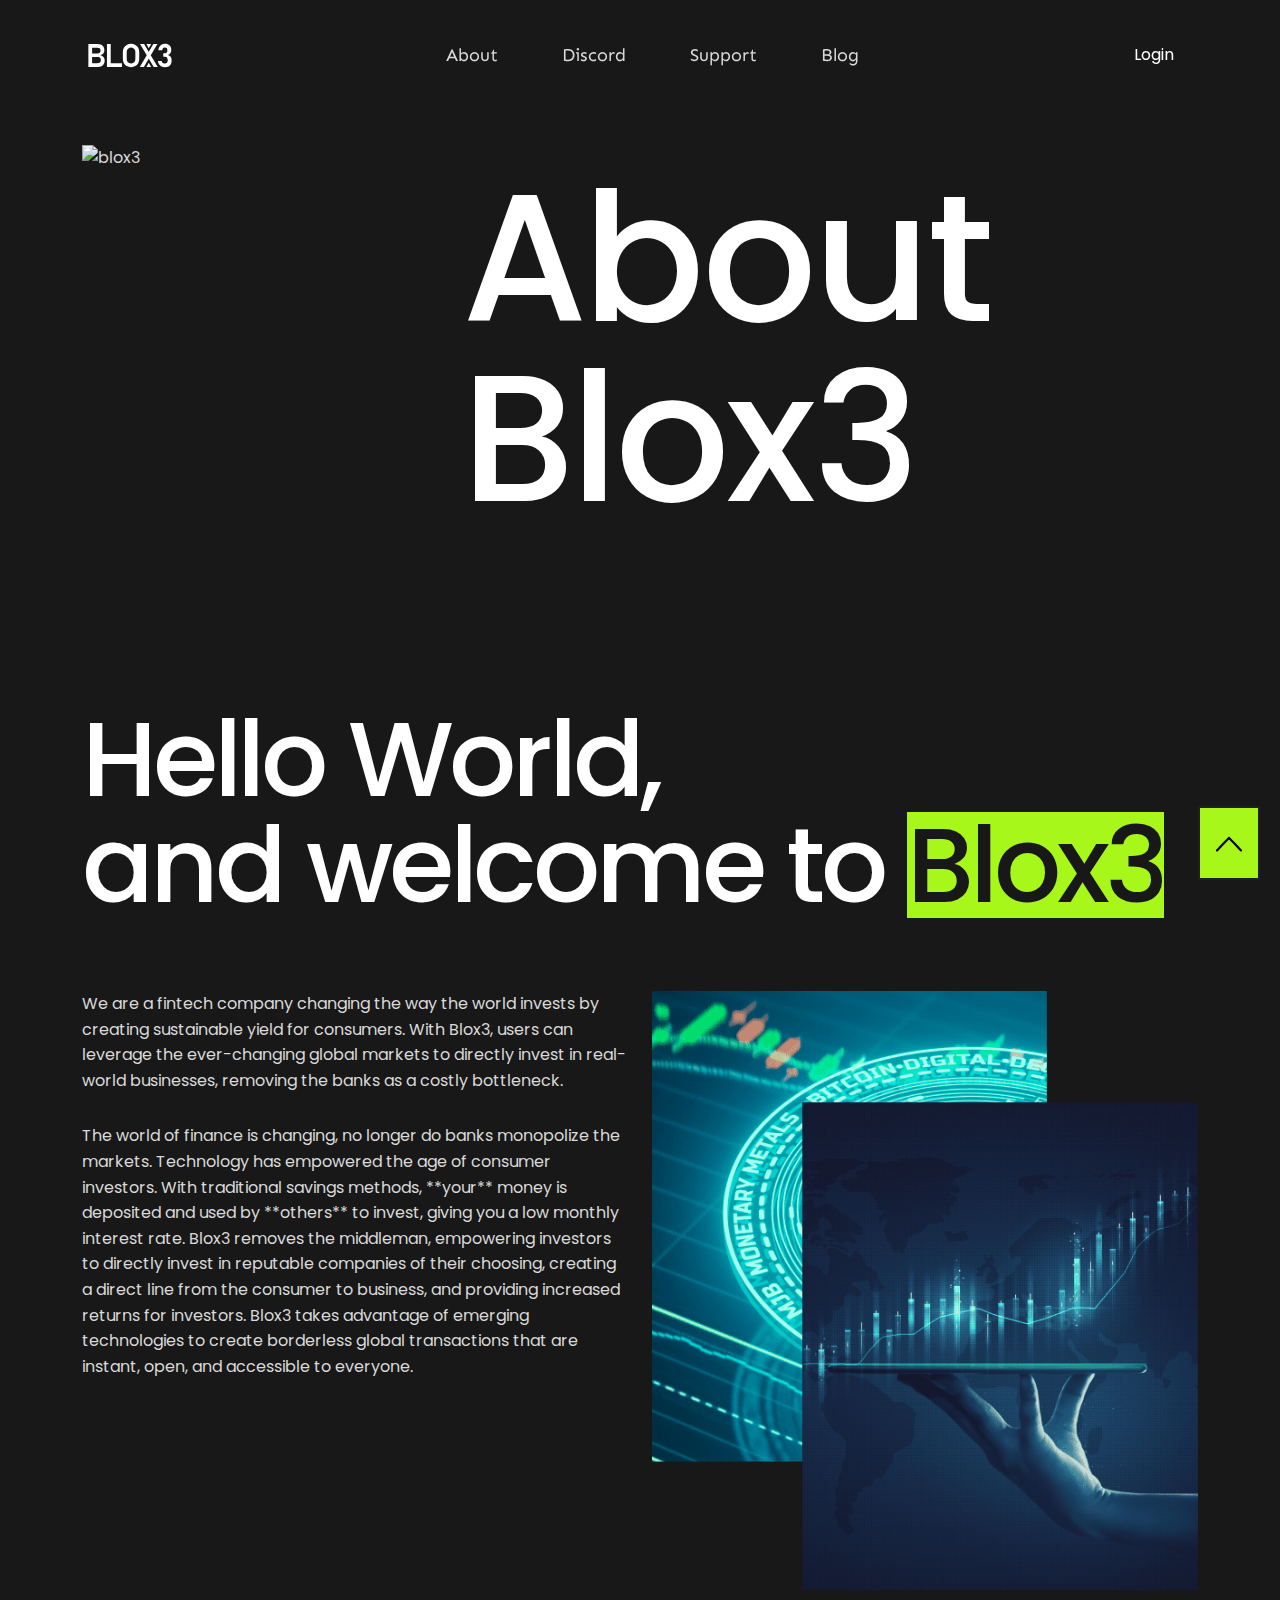
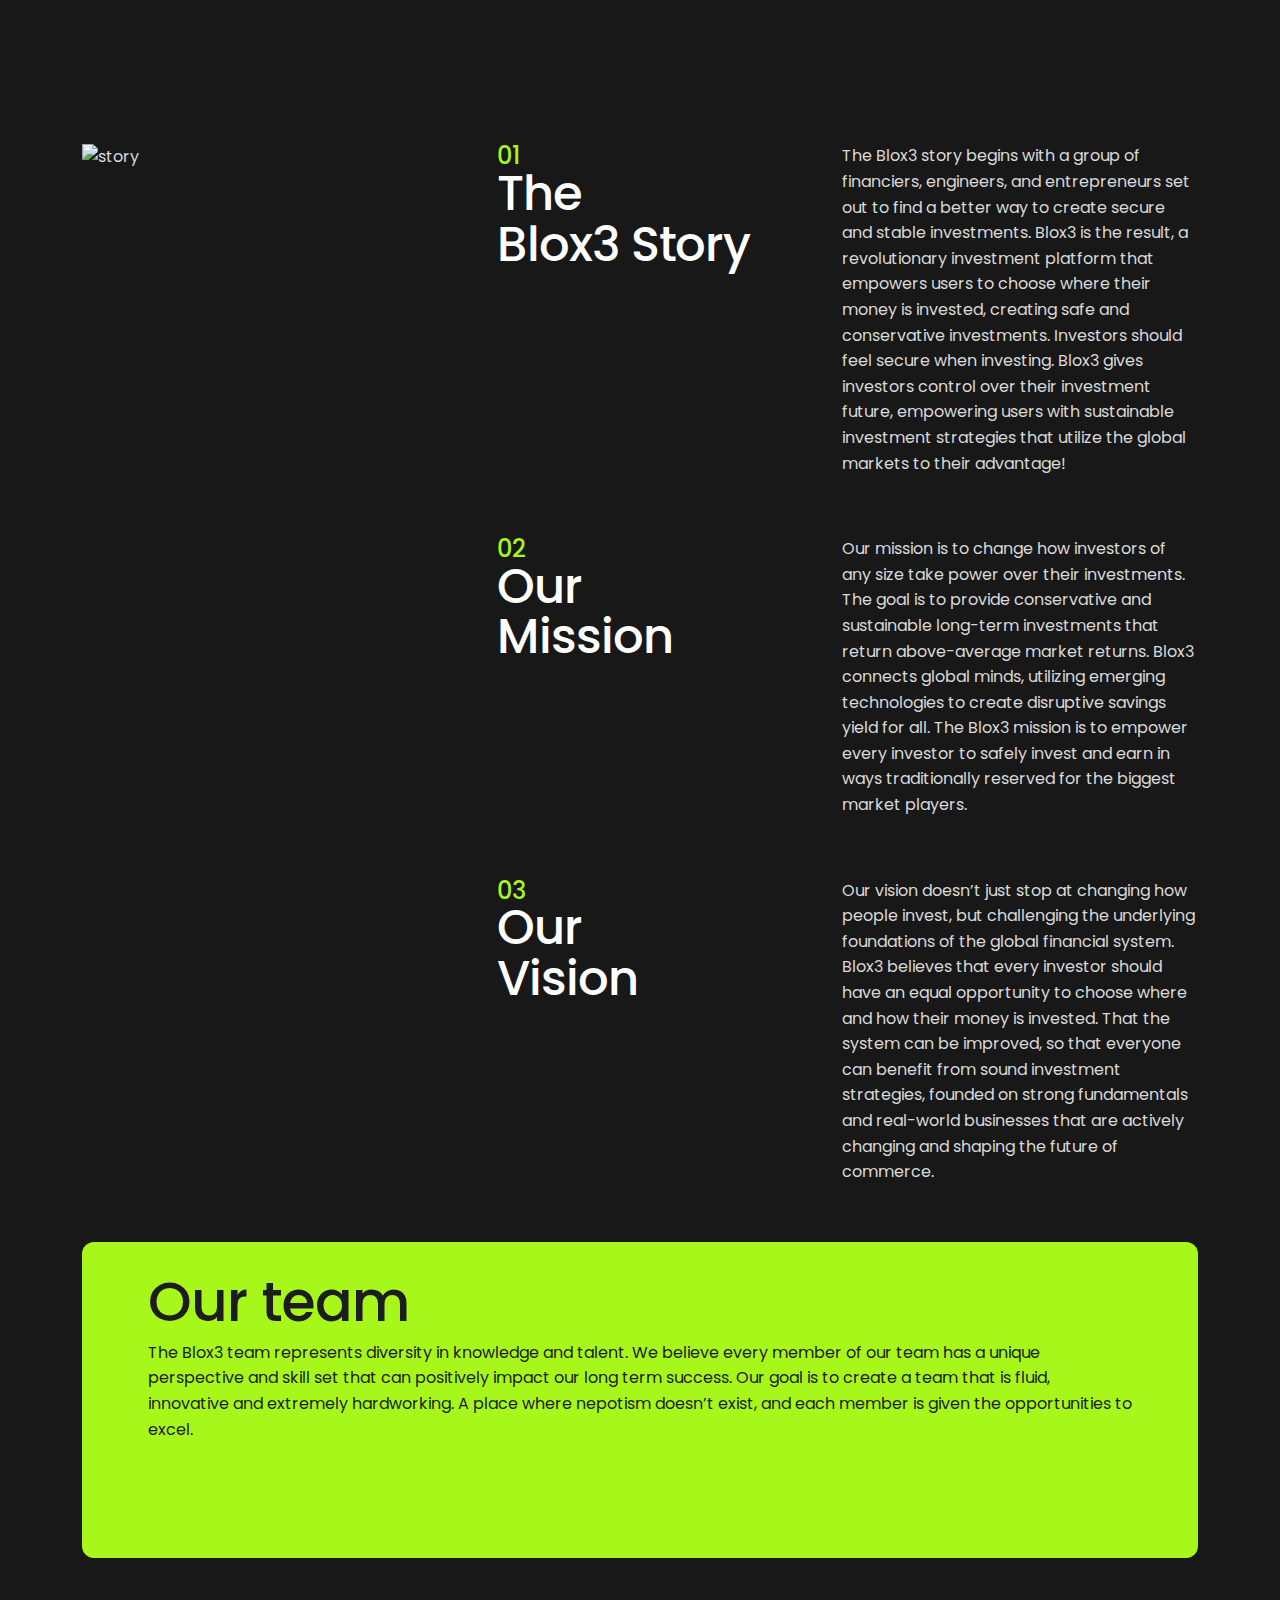
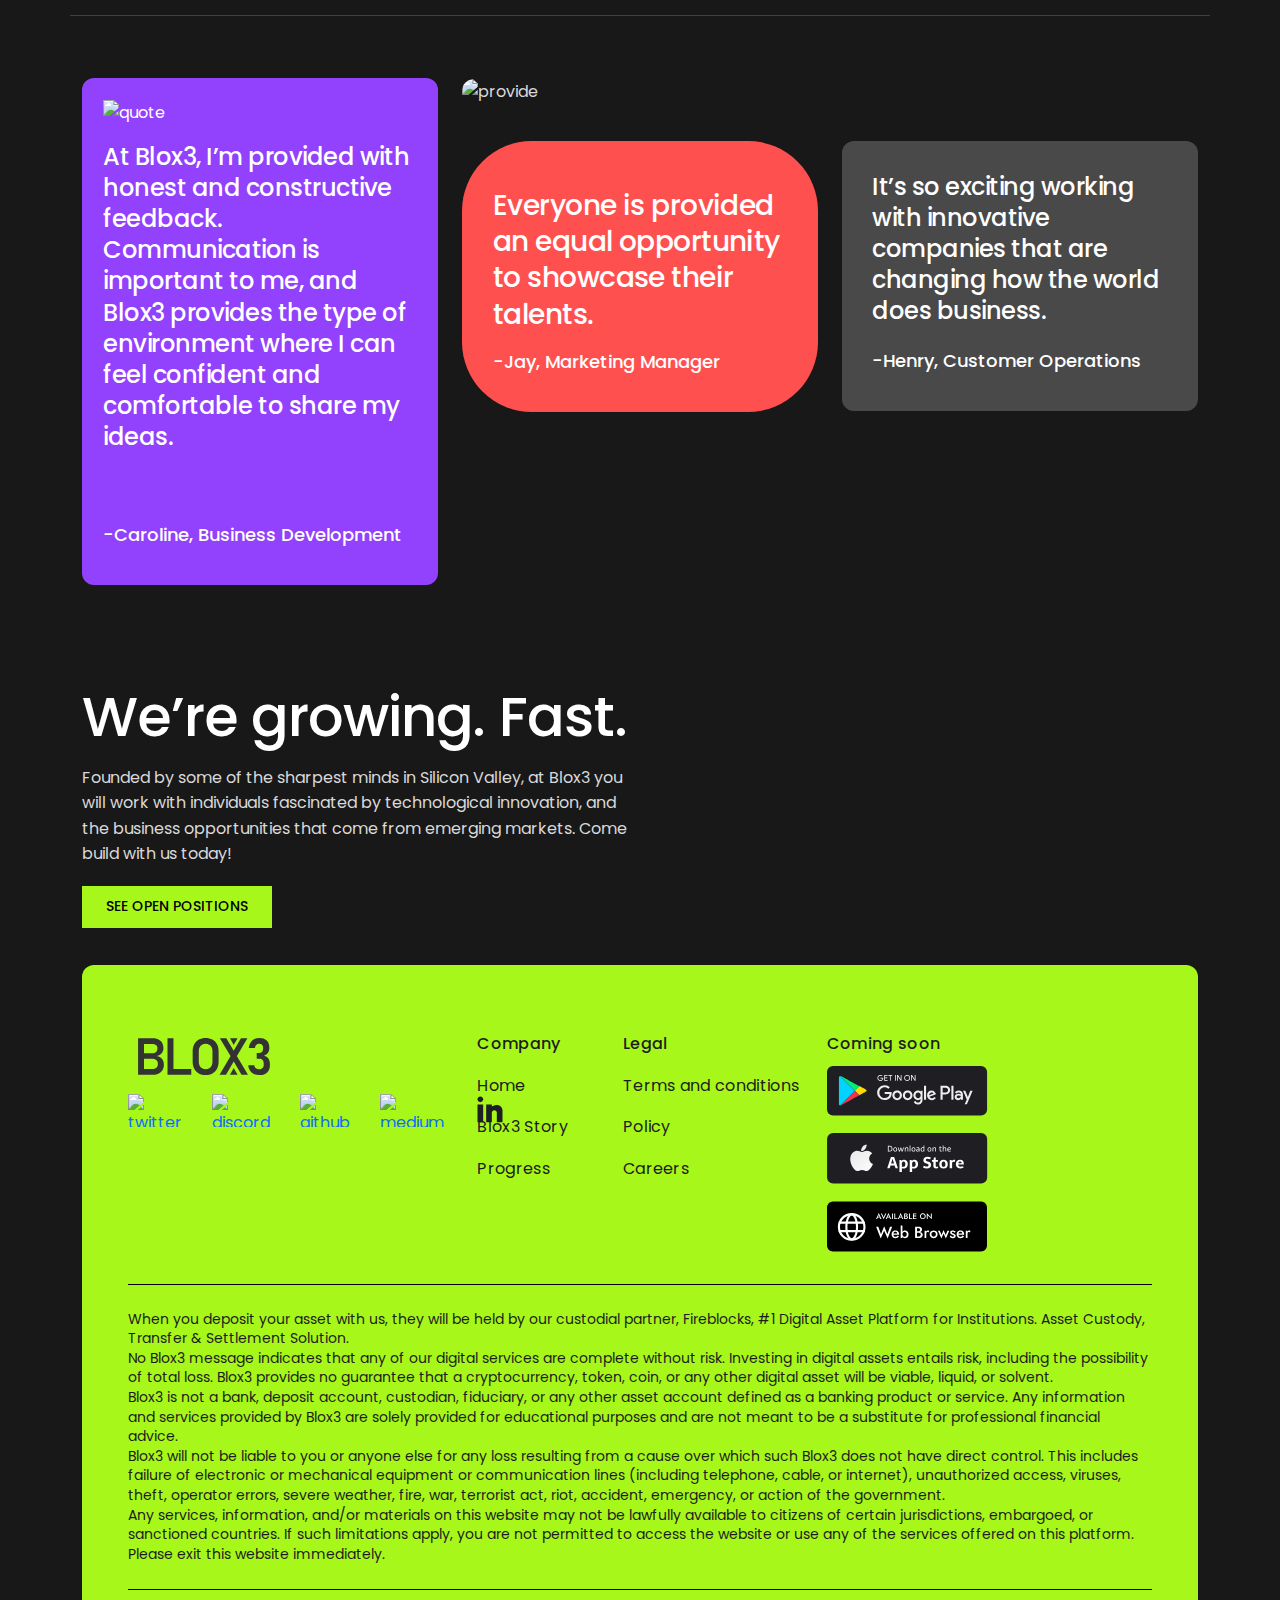
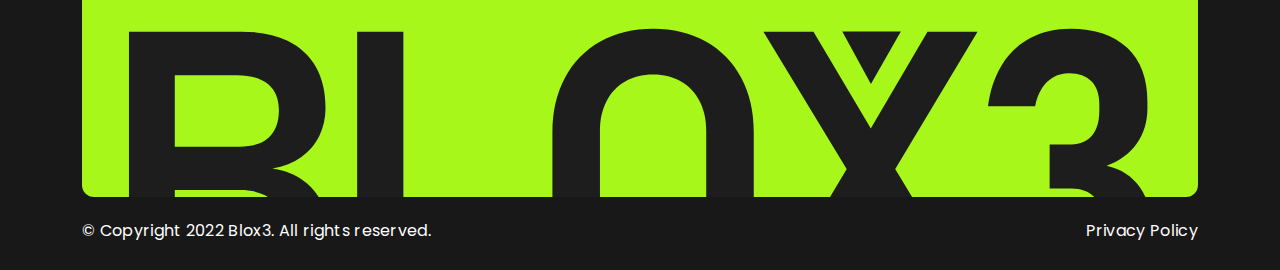
==== commit ae1ff4ae: "change BLOX3 to Blox3" ====
--- a/about.html
+++ b/about.html
@@ -195,7 +195,7 @@
                                             conservative and sustainable long-term investments that return above-average
                                             market returns. Blox3 connects global
                                             minds, utilizing emerging technologies to create disruptive savings yield
-                                            for all. The BLOX3 mission is to empower every
+                                            for all. The Blox3 mission is to empower every
                                             investor to safely invest and earn in ways traditionally reserved for the
                                             biggest market players.</p>
                                     </div>
@@ -212,7 +212,7 @@
                                         <p class="wow fadeInUp">Our vision doesn’t just stop at changing how people
                                             invest, but challenging
                                             the underlying foundations of the global
-                                            financial system. BLOX3 believes that every investor should have an equal
+                                            financial system. Blox3 believes that every investor should have an equal
                                             opportunity to choose where and how their
                                             money is invested. That the system can be improved, so that everyone can
                                             benefit from sound investment strategies,
@@ -228,7 +228,7 @@
                     <div class="container">
                         <div class="our-team-heading">
                             <div class="bx-title wow fadeInUp">Our team</div>
-                            <p class="wow fadeInUp">The BLOX3 team represents diversity in knowledge and talent. We
+                            <p class="wow fadeInUp">The Blox3 team represents diversity in knowledge and talent. We
                                 believe every member of
                                 our team has a unique
                                 perspective and skill set that can positively impact our long term success. Our goal is
@@ -247,9 +247,9 @@
                                     <div class="quote wow fadeInUp">
                                         <img src="./assets/images/quote-up.svg" alt="quote">
                                     </div>
-                                    <h4 class="wow fadeInUp">At BLOX3, I’m provided with honest and constructive
+                                    <h4 class="wow fadeInUp">At Blox3, I’m provided with honest and constructive
                                         feedback. Communication is
-                                        important to me, and BLOX3 provides the
+                                        important to me, and Blox3 provides the
                                         type of environment where I can feel confident and comfortable to share my
                                         ideas.</h4>
                                     <div class="position wow fadeInUp">-Caroline, Business Development</div>
@@ -291,7 +291,7 @@
                                     We’re growing. Fast.
                                 </div>
                                 <p class="wow fadeInUp">Founded by some of the sharpest minds in Silicon Valley, at
-                                    BLOX3 you will work with
+                                    Blox3 you will work with
                                     individuals fascinated by
                                     technological innovation, and the business opportunities that come from emerging
                                     markets. Come build with us today!</p>
@@ -341,9 +341,9 @@
                                         <div class="bx-footer-title">Company</div>
                                         <ul class="nav">
                                             <li><a href="index.html">Home</a></li>
-                                            <li><a href="https://blox3.notion.site/BLOX3-All-In-One-524991e703df4c4db0785e68744c24d8"
+                                            <li><a href="https://blox3.notion.site/Blox3-All-In-One-524991e703df4c4db0785e68744c24d8"
                                                     target="_blank">Blox3 Story</a></li>
-                                            <li><a href="https://blox3.notion.site/BLOX3-All-In-One-524991e703df4c4db0785e68744c24d8"
+                                            <li><a href="https://blox3.notion.site/Blox3-All-In-One-524991e703df4c4db0785e68744c24d8"
                                                     target="_blank">Progress</a></li>
                                         </ul>
                                     </div>
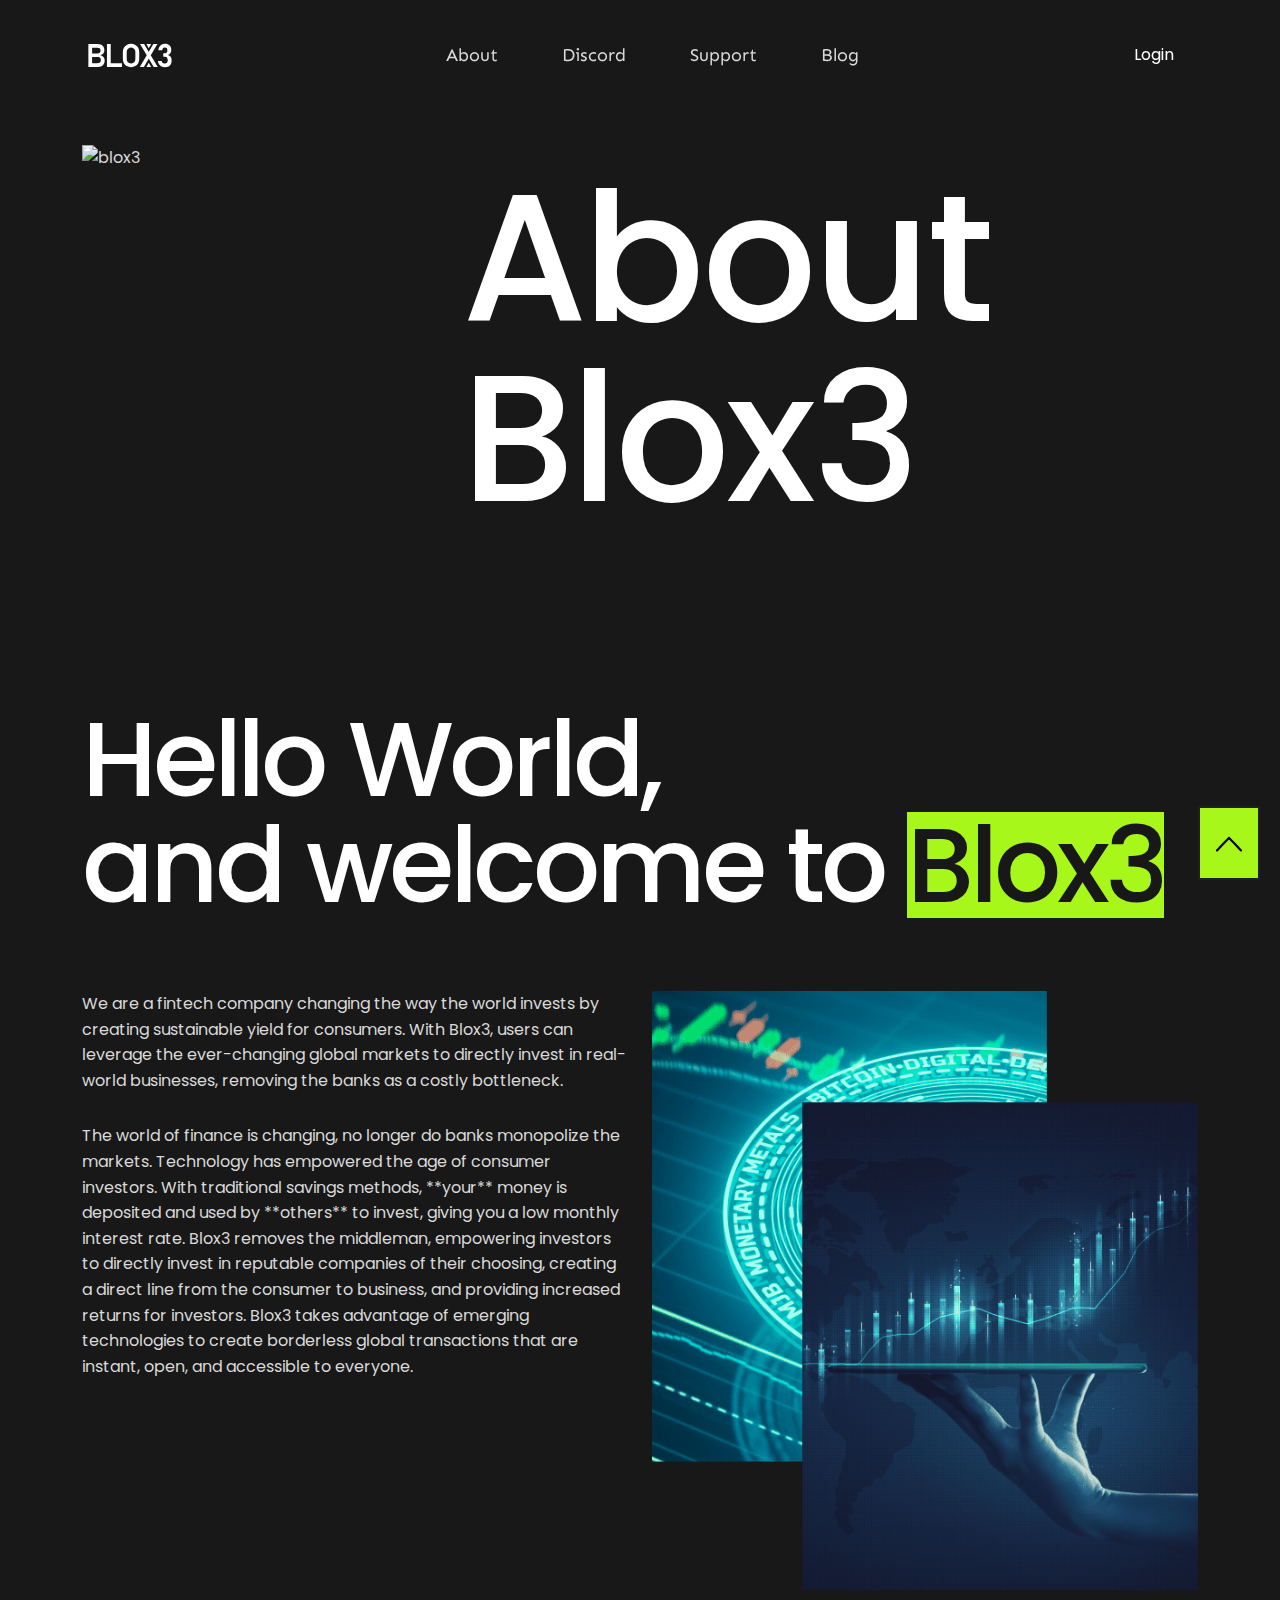
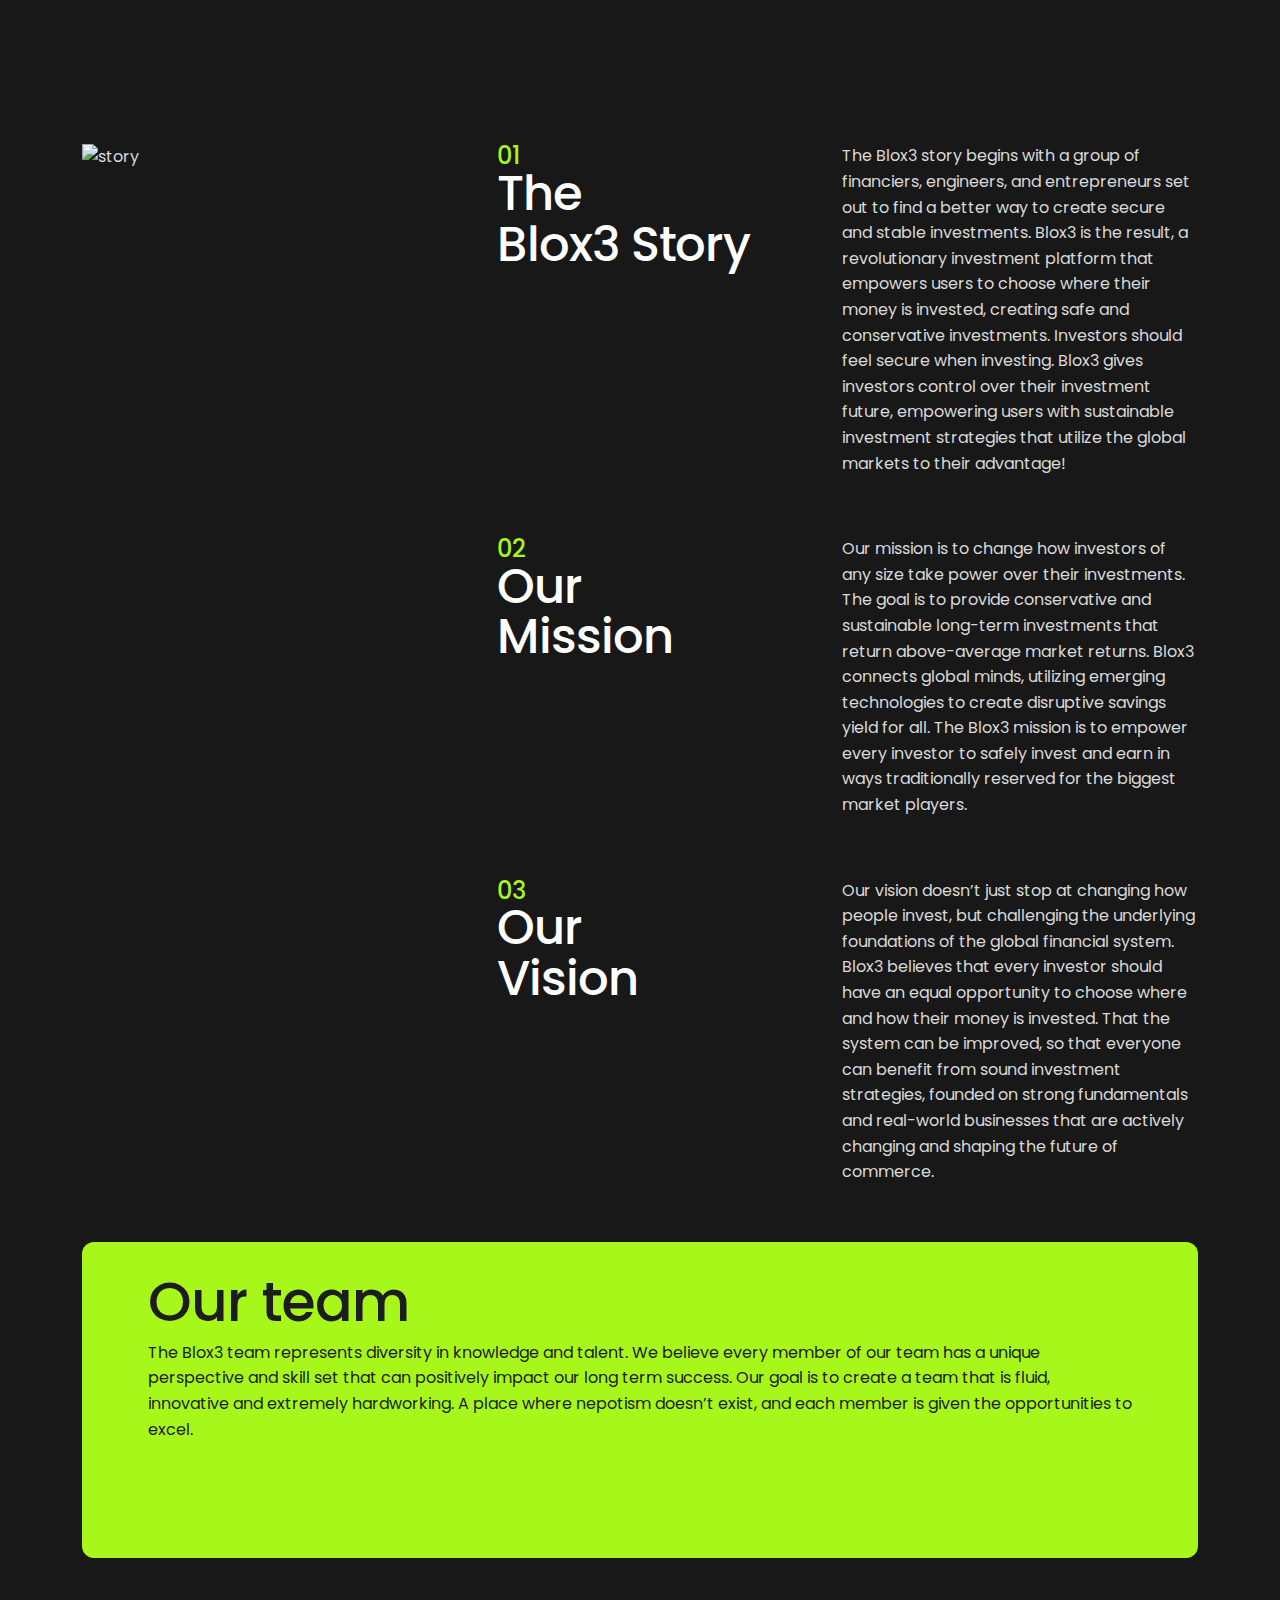
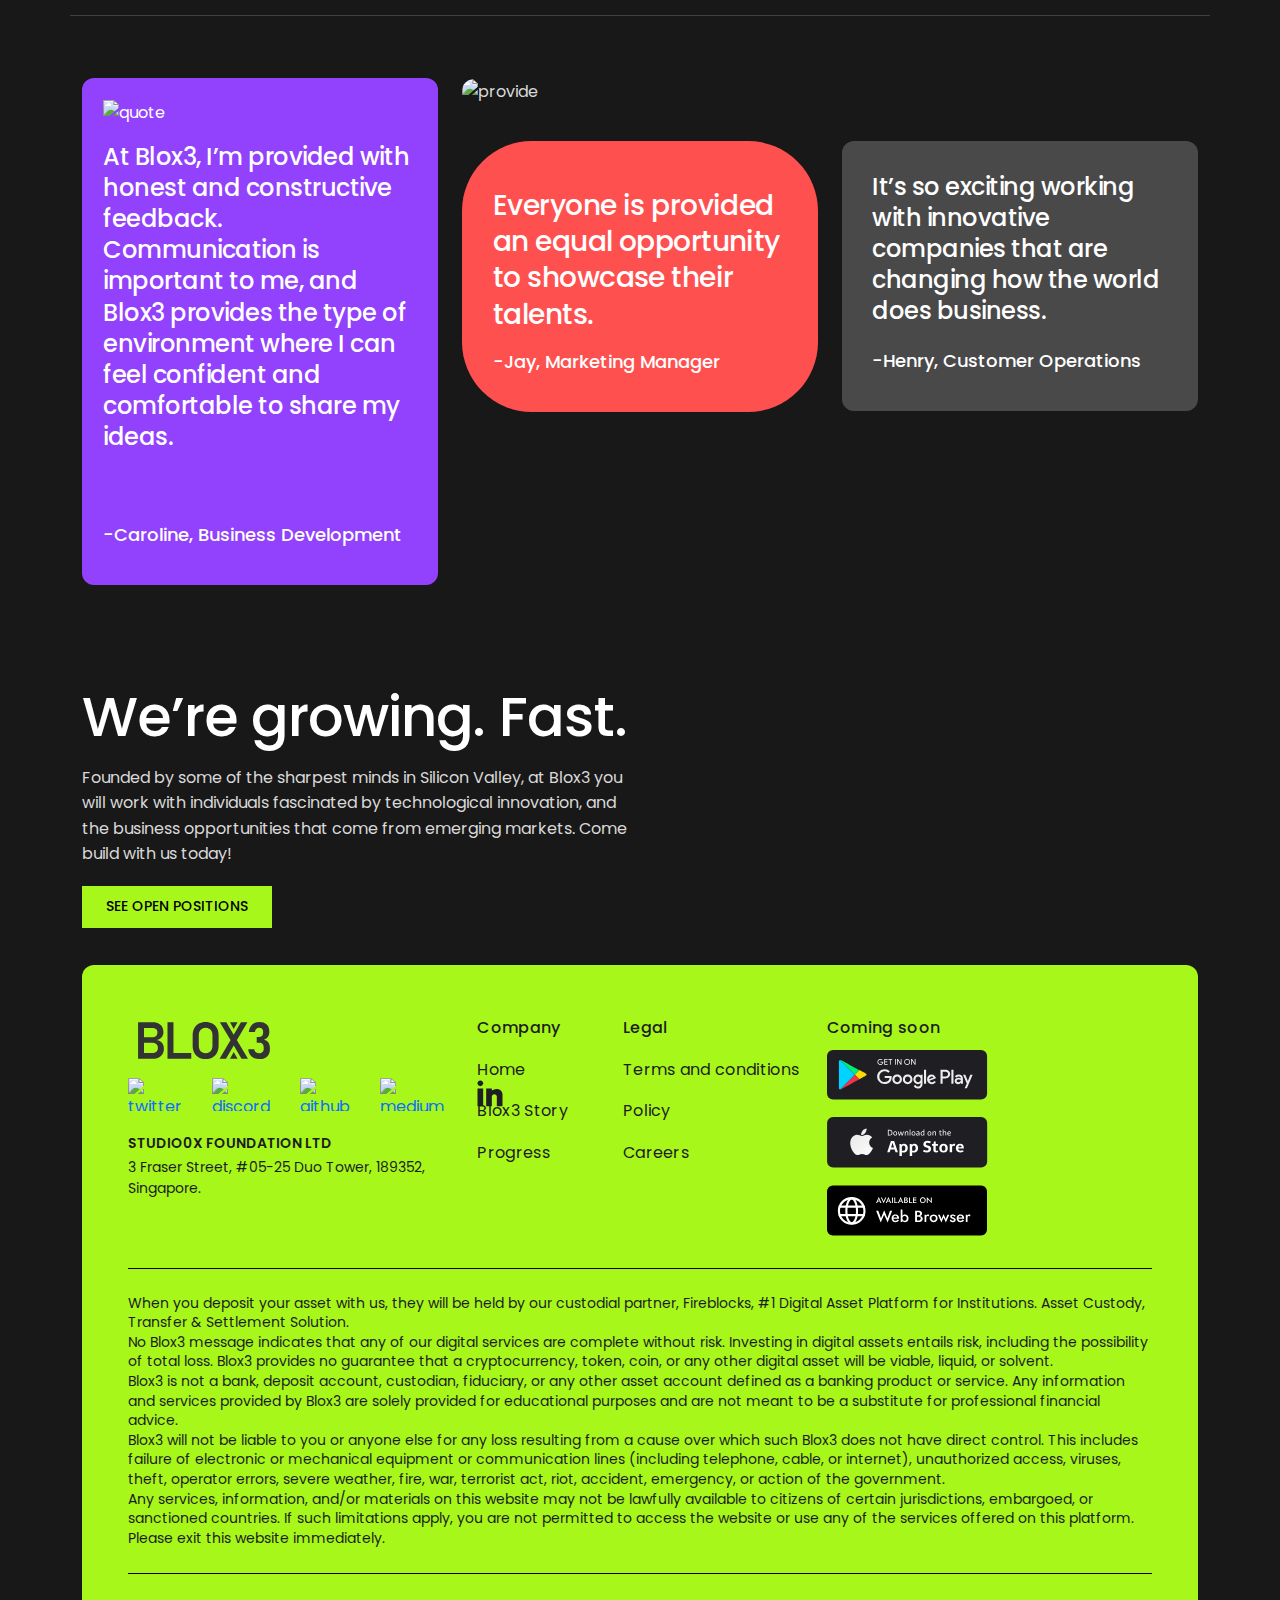
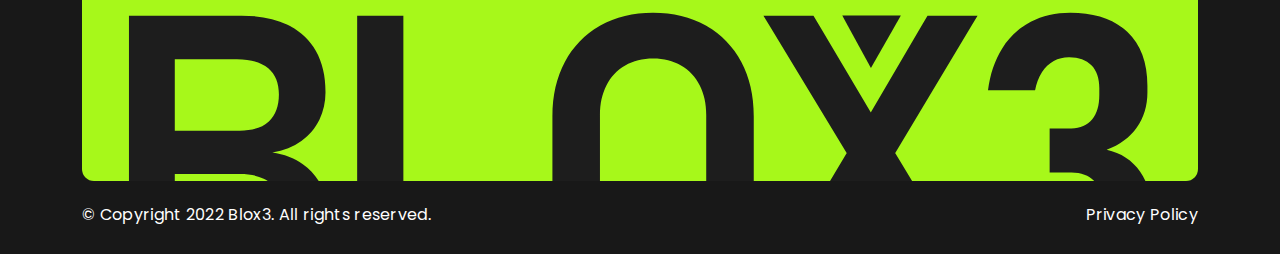
==== commit 97fef882: "add address company" ====
--- a/about.html
+++ b/about.html
@@ -87,7 +87,7 @@
                                     target="_blank">Support</a>
                             </li>
                             <li class="nav-item">
-                                <a class="nav-link" href="https://medium.com/@blox3" target="_blank">Blog</a>
+                                <a class="nav-link" href="https://blox3.medium.com/" target="_blank">Blog</a>
                             </li>
                         </ul>
                     </div>
@@ -334,6 +334,8 @@
                                         <img src="assets/images/icon/linkedin.svg" alt="linkedin" />
                                     </a>
                                 </div>
+                                <div class="company-name">STUDIO0X FOUNDATION LTD</div>
+                                <div class="location">3 Fraser Street, #05-25 Duo Tower, 189352, Singapore.</div>
                             </div>
                             <div class="col-lg-4 col-md-7 col-12">
                                 <div class="row">
@@ -403,7 +405,7 @@
 
                     <div class="bx-footer-bottom d-flex">
                         <address>© Copyright 2022 Blox3. All rights reserved.</address>
-                        <span>Privacy Policy</span>
+                        <span><a href="https://blox3.notion.site/TERMS-CONDITIONS-b17bd087cef44d36a6345a4b130bfcd6" target="_blank">Privacy Policy</a></span>
                     </div>
                 </div>
             </footer>
--- a/assets/css/style.css
+++ b/assets/css/style.css
@@ -243,7 +243,12 @@
     padding-bottom: 16px;
     width: 100%;
     z-index: 999;
-    height: 77px;
+  }
+}
+@media (max-width: 767px) {
+  header .bx-navbar .container {
+    padding-left: 16px;
+    padding-right: 16px;
   }
 }
 header .bx-navbar .navbar-brand {
@@ -252,6 +257,8 @@
 @media (max-width: 767px) {
   header .bx-navbar .navbar-brand {
     width: calc(100% - 80px);
+    padding-top: 0;
+    padding-bottom: 0;
   }
 }
 header .bx-navbar .navbar-brand img {
@@ -353,7 +360,7 @@
 }
 header .bx-navbar.sticky {
   background-color: rgba(0, 0, 0, 0.7) !important;
-  padding: 12px 0;
+  padding: 16px 0;
   box-shadow: 0px 4px 12px rgba(0, 0, 0, 0.08);
   -webkit-backdrop-filter: blur(6px);
           backdrop-filter: blur(6px);
@@ -2875,7 +2882,7 @@
   background: #A7F81A;
   color: #1D1D1D;
   border-radius: 12px;
-  padding: 66px 46px 0 46px;
+  padding: 50px 46px 0 46px;
 }
 @media (max-width: 767px) {
   footer .bg-green {
@@ -2967,6 +2974,14 @@
   margin-top: 32px;
   font-size: 14px;
   line-height: 140%;
+}
+footer .company-name {
+  font-weight: 600;
+  font-size: 14px;
+}
+footer .location {
+  font-size: 14px;
+  line-height: 1.5;
 }
 @media (max-width: 1400px) {
   footer .deco img {
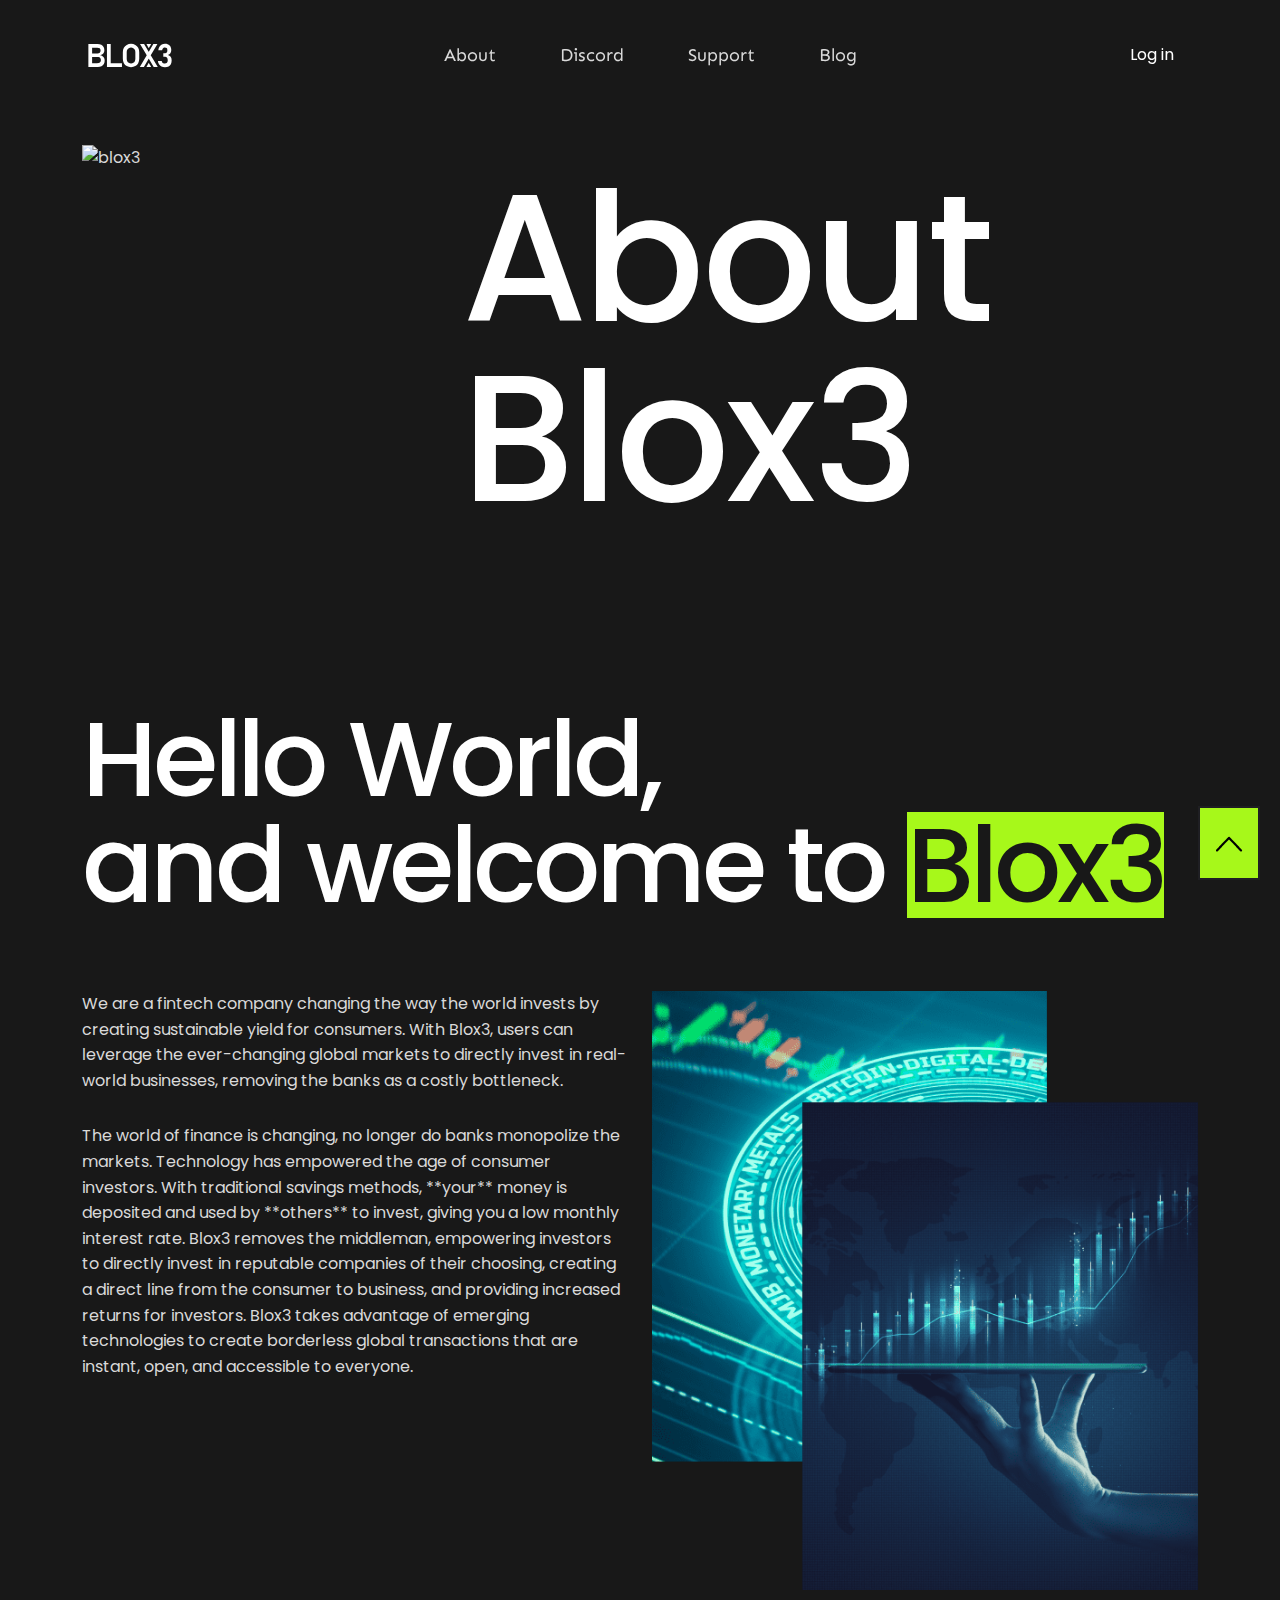
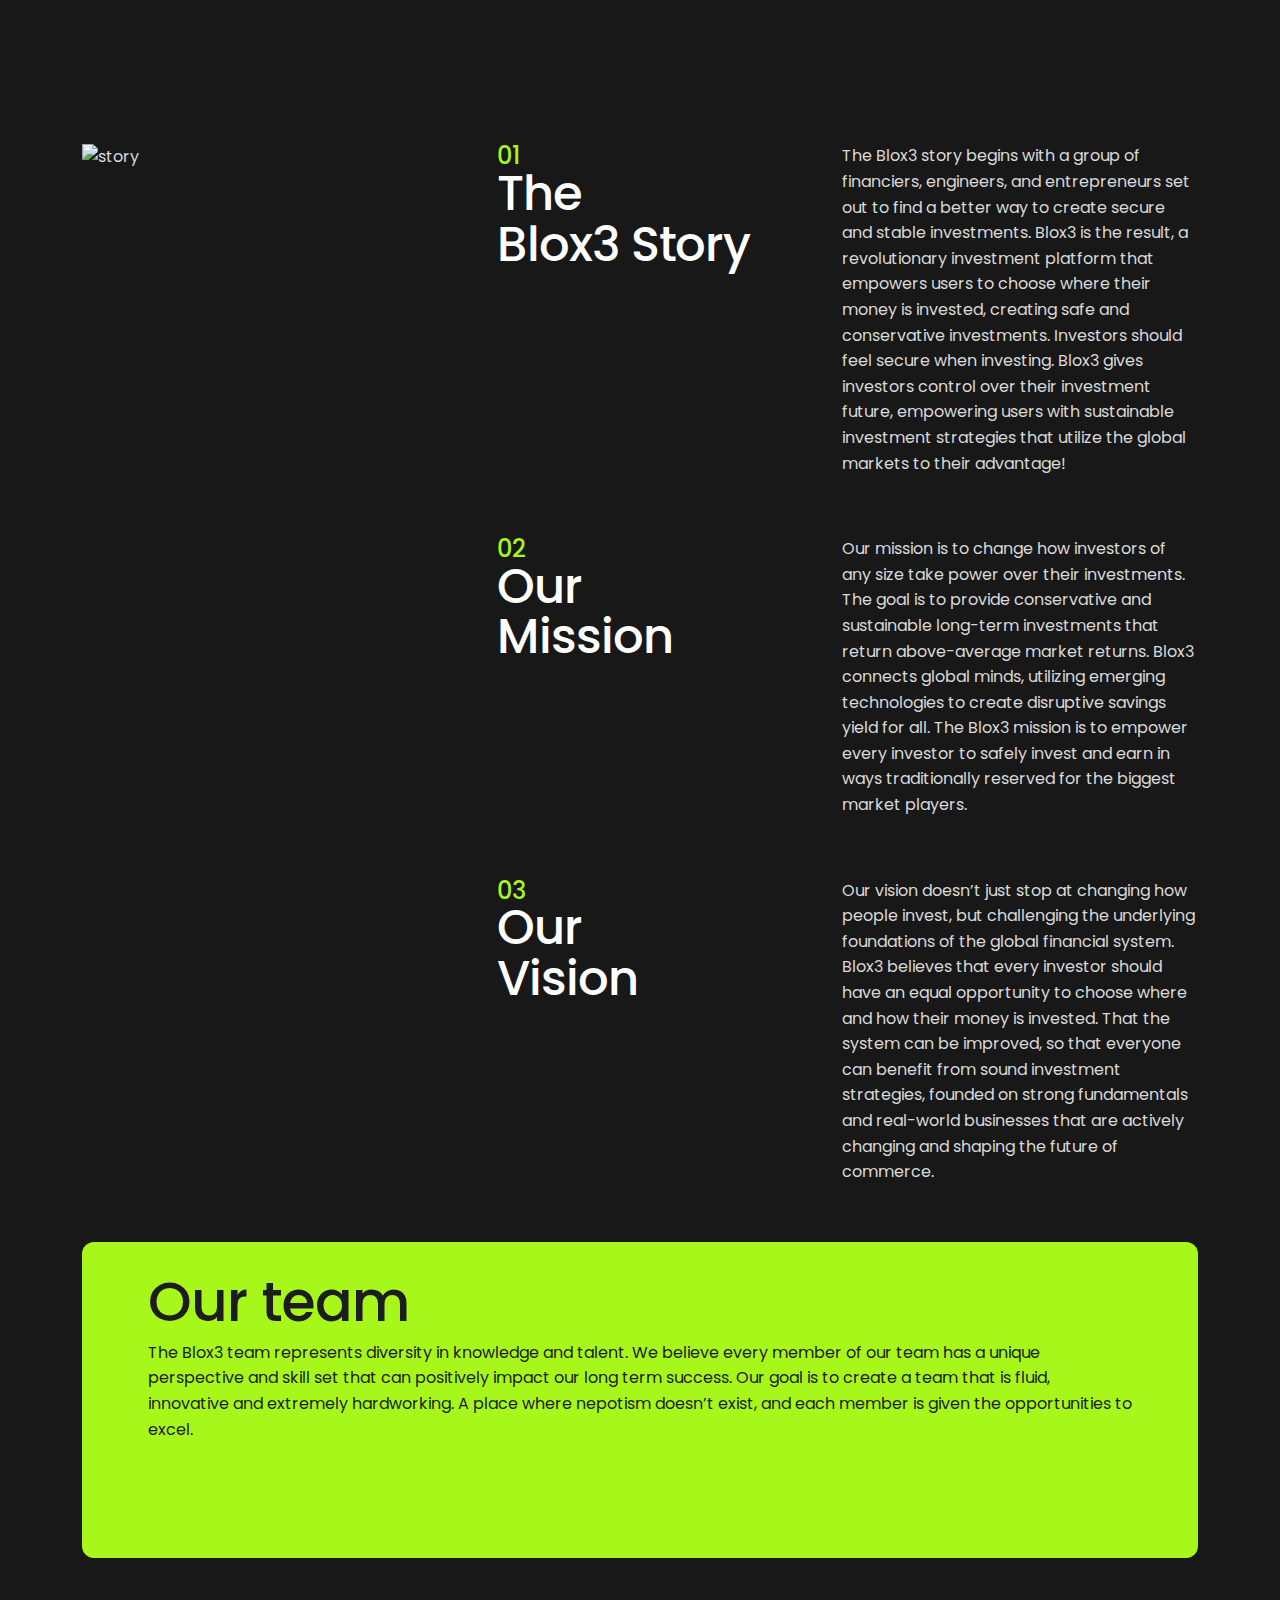
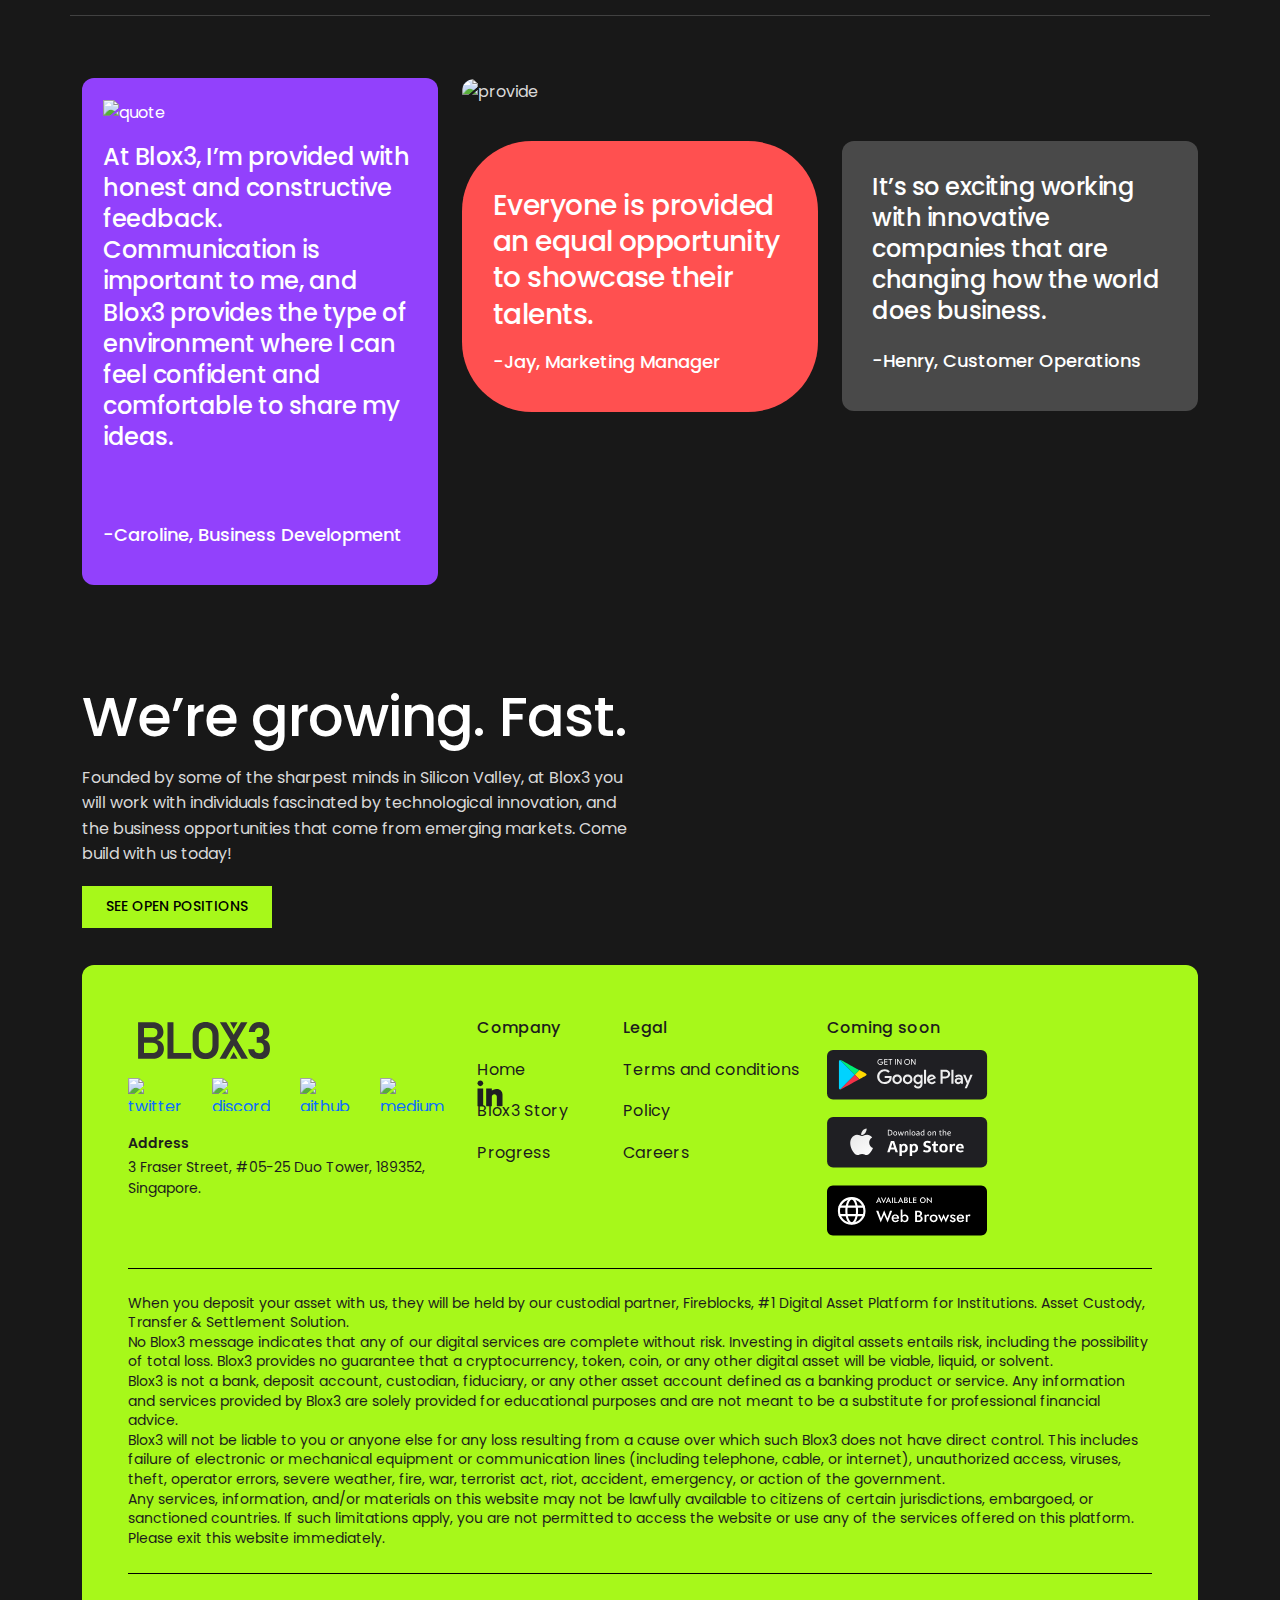
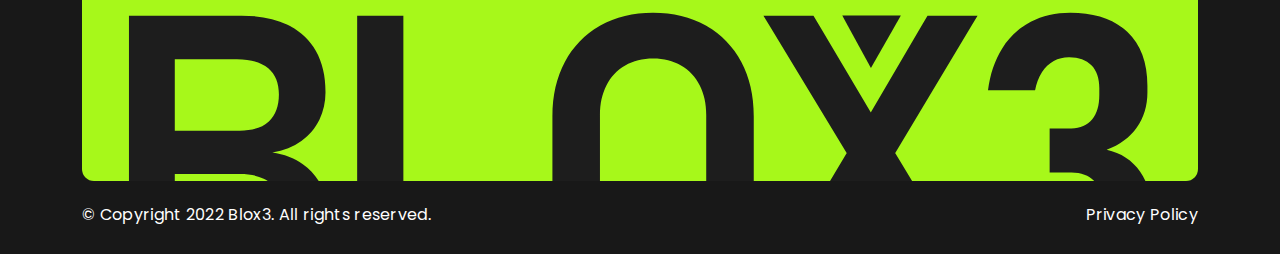
==== commit aff799ed: "remove responses" ====
--- a/about.html
+++ b/about.html
@@ -17,16 +17,16 @@
         <!-- Search Engine -->
         <meta name="description"
             content="Blox3 provides attractive & sustainable yield by removing the bank as a costly cross border bottleneck, providing capital directly to real world businesses." />
-        <meta name="image" content="./opengraph.png" />
+        <meta name="image" content="/opengraph.png" />
         <!-- Schema.org for Google -->
         <meta itemprop="name" content="Blox3" />
         <meta itemprop="description"
             content="Blox3 provides attractive & sustainable yield by removing the bank as a costly cross border bottleneck, providing capital directly to real world businesses." />
-        <meta itemprop="image" content="./opengraph.png" />
+        <meta itemprop="image" content="/opengraph.png" />
         <meta name="og:title" content="Blox3" />
         <meta name="og:description"
             content="Blox3 provides attractive & sustainable yield by removing the bank as a costly cross border bottleneck, providing capital directly to real world businesses." />
-        <meta name="og:image" content="./opengraph.png" />
+        <meta name="og:image" content="/opengraph.png" />
         <meta name="og:url" content="https://blox3.vercel.app" />
         <meta name="og:site_name" content="Blox3" />
         <meta name="og:locale" content="en_US" />
@@ -37,7 +37,7 @@
         <meta name="twitter:title" content="Blox3">
         <meta name="twitter:description"
             content="Blox3 provides attractive & sustainable yield by removing the bank as a costly cross border bottleneck, providing capital directly to real world businesses.">
-        <meta name="twitter:image" content="./opengraph.png">
+        <meta name="twitter:image" content="/opengraph.png">
         <link href="https://fonts.googleapis.com/css2?family=Sen:wght@400;700&display=swap" rel="stylesheet">
         <link rel="stylesheet" href="https://fonts.googleapis.com/css?family=Lato&display=swap" />
         <link
@@ -74,7 +74,7 @@
                                 </a>
                             </li>
                             <li class="d-block d-md-none"><button type="button" class="button btn-sign-up"
-                                    data-bs-toggle="modal" data-bs-target="#SignUpModal">Login</button></li>
+                                    data-bs-toggle="modal" data-bs-target="#SignUpModal">Log in</button></li>
                             <li class="nav-item">
                                 <a class="nav-link" href="about.html">About</a>
                             </li>
@@ -83,8 +83,7 @@
                             </li>
                             <li class="nav-item">
                                 <a class="nav-link"
-                                    href="https://blox3.notion.site/SUPPORT-e5d9ff07b69e430fb95e6f65994a4790"
-                                    target="_blank">Support</a>
+                                    href="contact.html">Support</a>
                             </li>
                             <li class="nav-item">
                                 <a class="nav-link" href="https://blox3.medium.com/" target="_blank">Blog</a>
@@ -92,7 +91,7 @@
                         </ul>
                     </div>
                     <button type="button" class="button btn-sign-up d-none d-md-block" data-bs-toggle="modal"
-                        data-bs-target="#SignUpModal">Login</button>
+                        data-bs-target="#SignUpModal">Log in</button>
                 </div>
             </nav>
         </header>
@@ -334,7 +333,7 @@
                                         <img src="assets/images/icon/linkedin.svg" alt="linkedin" />
                                     </a>
                                 </div>
-                                <div class="company-name">STUDIO0X FOUNDATION LTD</div>
+                                <div class="company-name">Address</div>
                                 <div class="location">3 Fraser Street, #05-25 Duo Tower, 189352, Singapore.</div>
                             </div>
                             <div class="col-lg-4 col-md-7 col-12">
@@ -343,8 +342,7 @@
                                         <div class="bx-footer-title">Company</div>
                                         <ul class="nav">
                                             <li><a href="index.html">Home</a></li>
-                                            <li><a href="https://blox3.notion.site/Blox3-All-In-One-524991e703df4c4db0785e68744c24d8"
-                                                    target="_blank">Blox3 Story</a></li>
+                                            <li><a href="about.html">Blox3 Story</a></li>
                                             <li><a href="https://blox3.notion.site/Blox3-All-In-One-524991e703df4c4db0785e68744c24d8"
                                                     target="_blank">Progress</a></li>
                                         </ul>
@@ -446,10 +444,6 @@
                                                     tabindex="-1" value="">
                                             </div>
                                         </div>
-                                        <div id="mce-responses" class="clear foot">
-                                            <div class="response" id="mce-error-response" style="display:none"></div>
-                                            <div class="response" id="mce-success-response" style="display:none"></div>
-                                        </div>
                                     </form>
                                 </div>
                             </div>
--- a/assets/css/style.css
+++ b/assets/css/style.css
@@ -235,7 +235,7 @@
   top: 0;
   left: 0;
   right: 0;
-  z-index: 2;
+  z-index: 3;
 }
 @media (max-width: 991px) {
   header .bx-navbar {
@@ -1055,6 +1055,11 @@
 .contact-page .bx-banner .info dl dd {
   color: #fff;
   margin-bottom: 0;
+  word-break: break-word;
+}
+.contact-page .bx-banner .info dl dd a {
+  color: #fff;
+  text-decoration: none;
 }
 
 .about-page .bx-banner .container {
